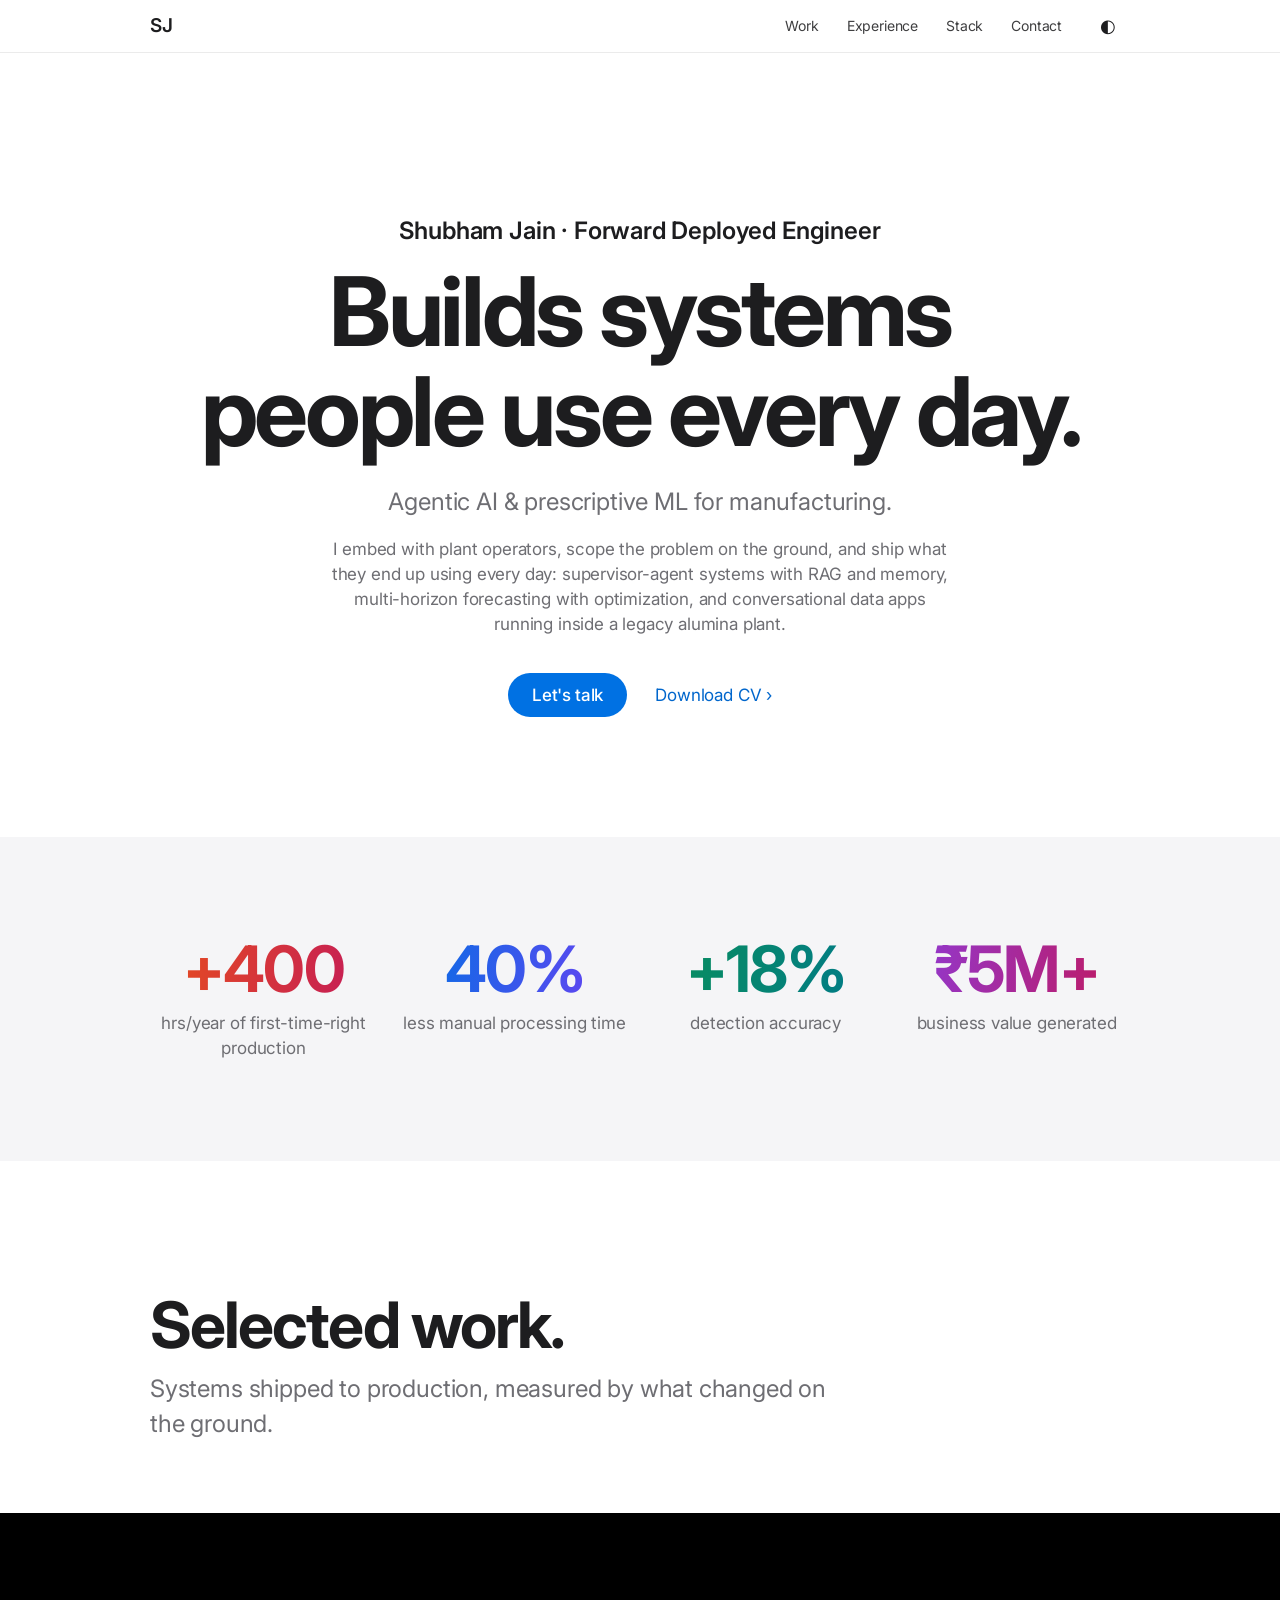
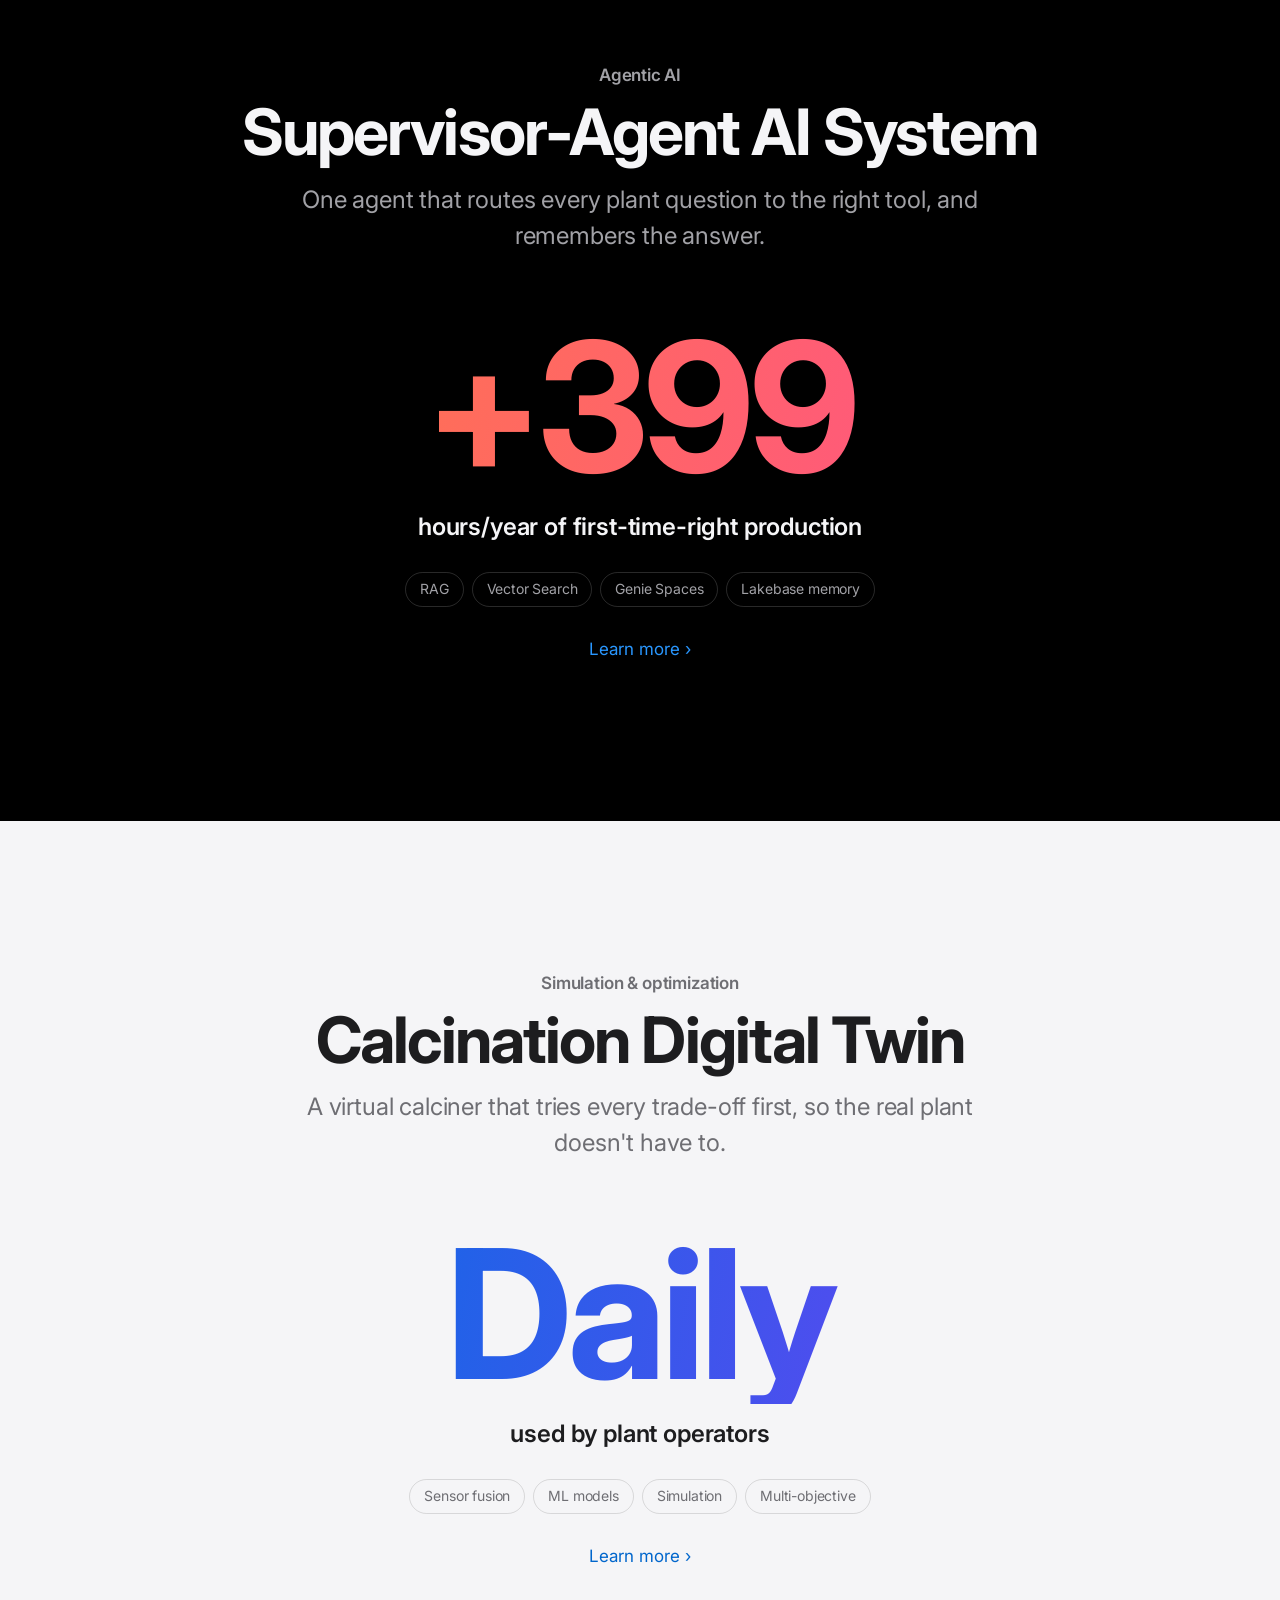
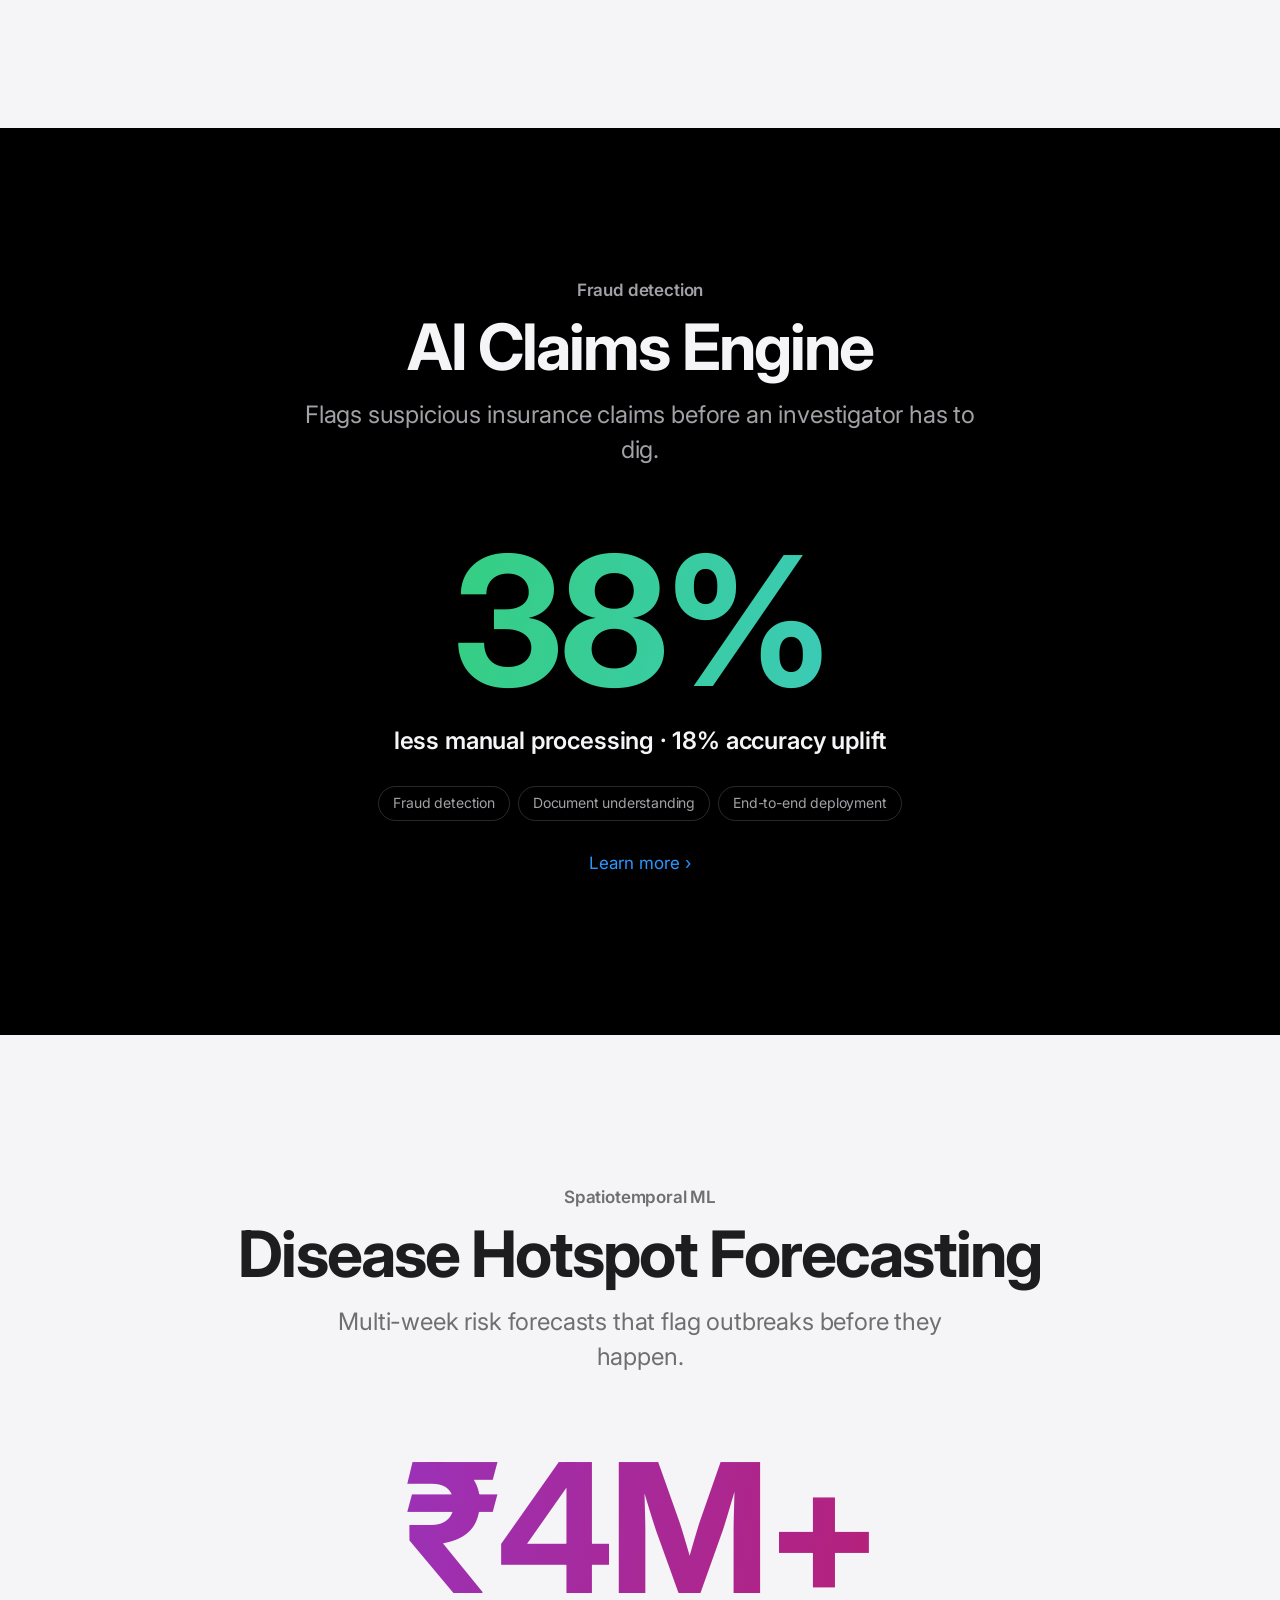
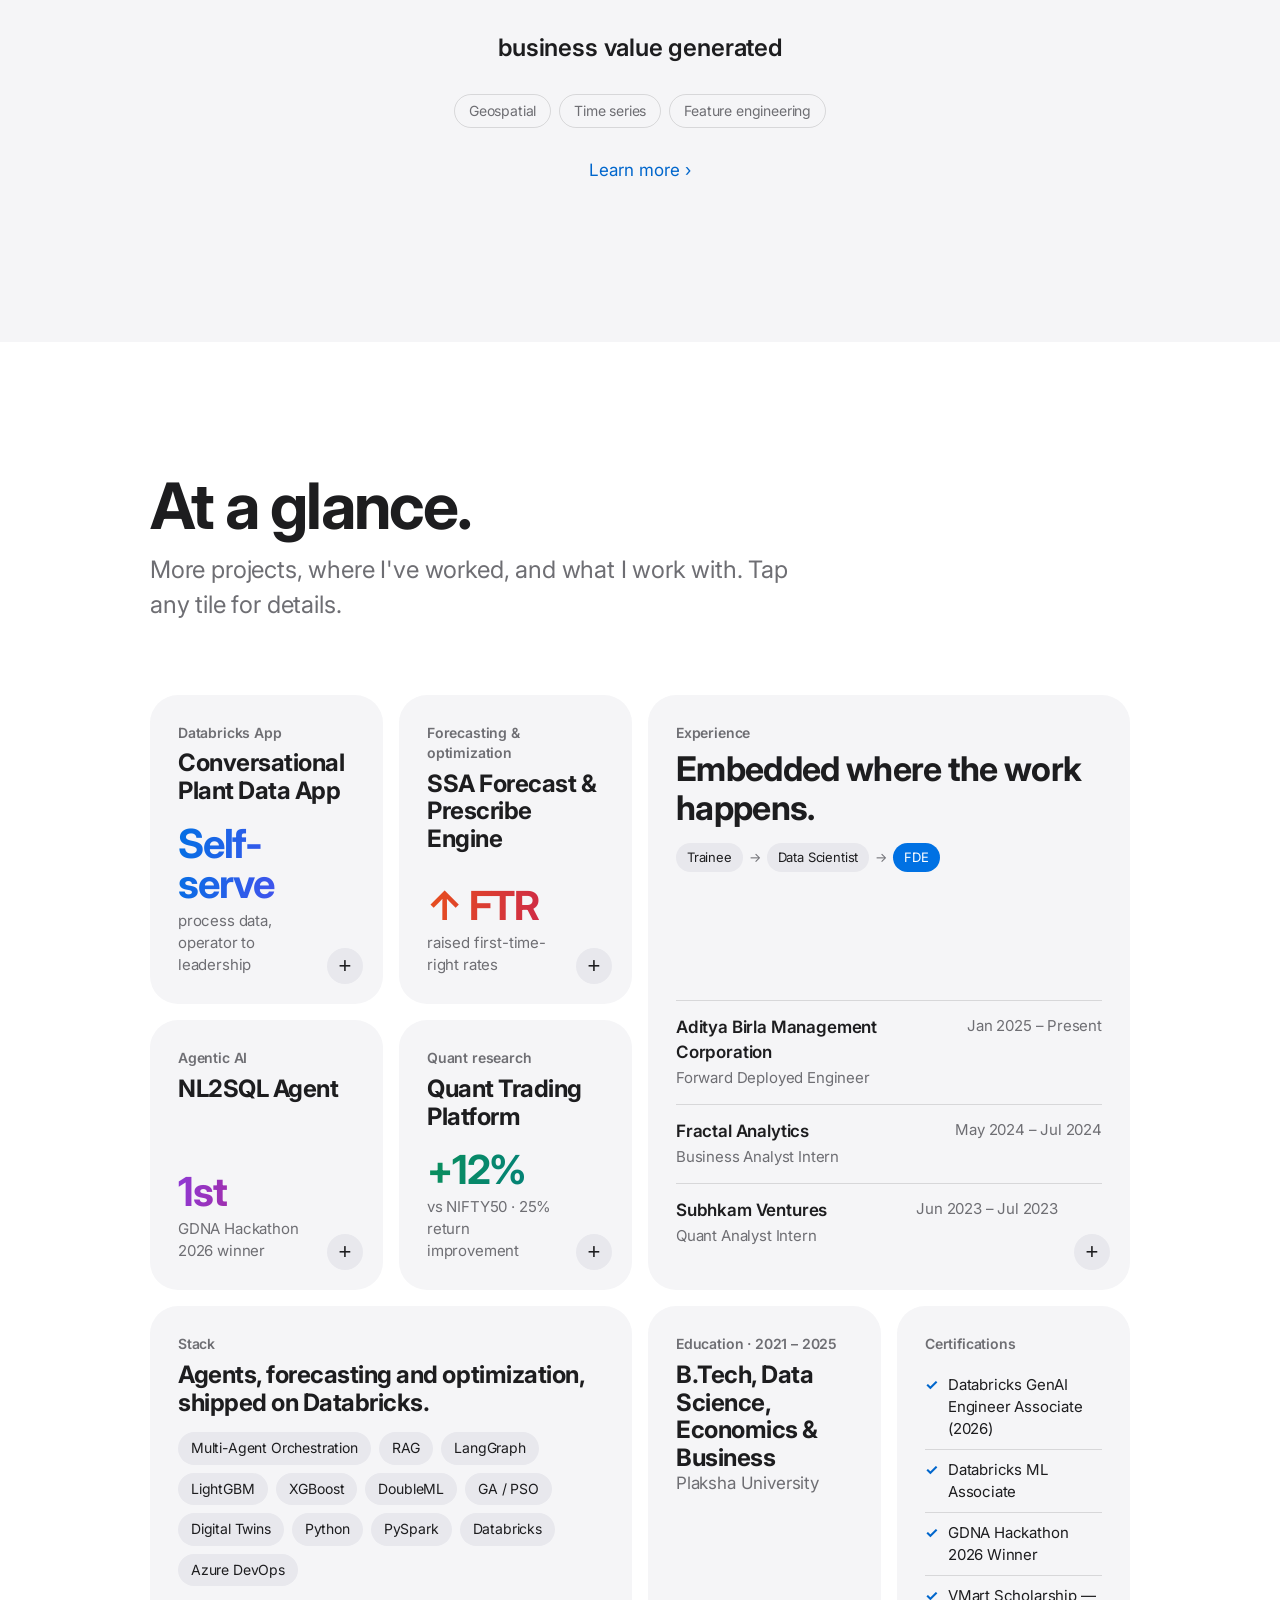
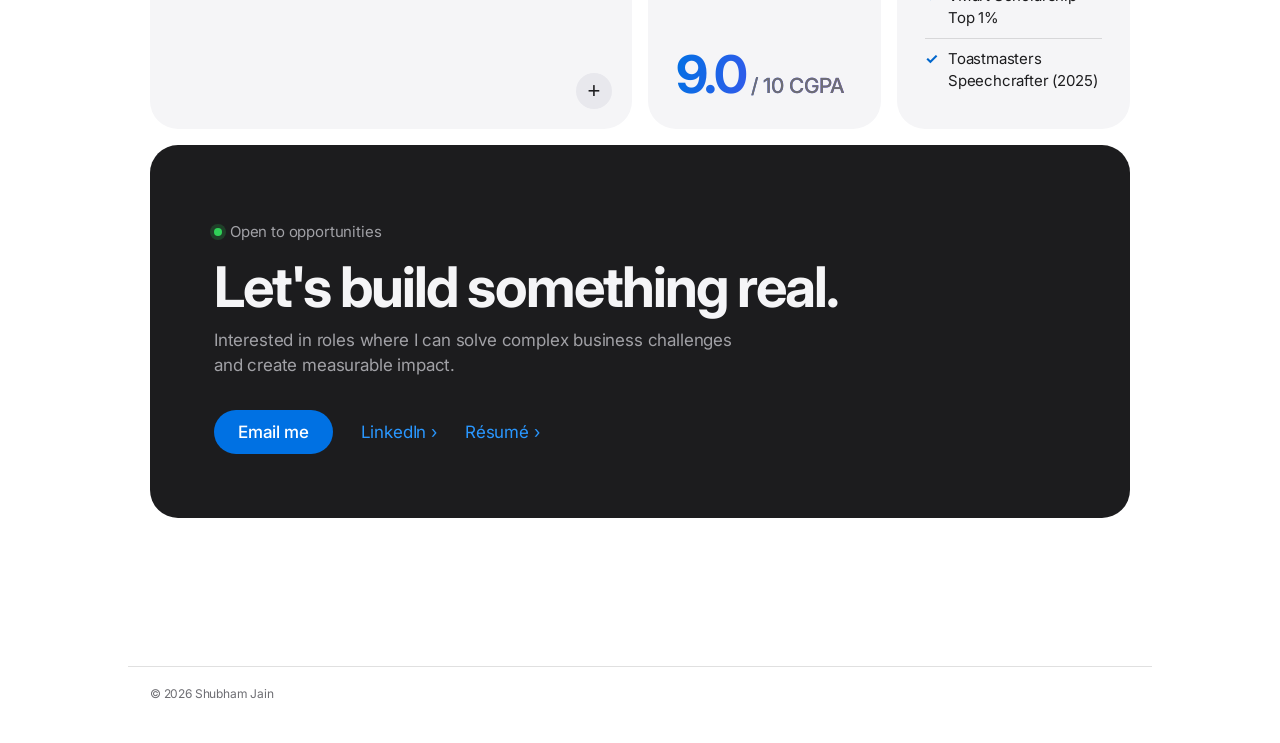
==== index.html @ 2f7f83dd "Redesign portfolio with Apple-inspired story + bento layout - Story intro: centred hero, count-up im" ====
<!DOCTYPE html>
<html lang="en">
<head>
<meta charset="UTF-8">
<meta name="viewport" content="width=device-width, initial-scale=1.0">
<meta name="color-scheme" content="light dark">
<title>Shubham Jain — Forward Deployed Engineer</title>
    <meta name="description" content="Shubham Jain, Forward Deployed Engineer building production agentic AI and prescriptive ML for heavy manufacturing: supervisor-agent systems, digital twins, and forecasting with optimization.">
    <meta property="og:type" content="website">
    <meta property="og:title" content="Shubham Jain — Forward Deployed Engineer">
    <meta property="og:description" content="Production agentic AI and prescriptive ML for heavy manufacturing, built on the plant floor with operators.">
    <meta name="twitter:card" content="summary">
    <link rel="icon" href="data:image/svg+xml,%3Csvg xmlns='http://www.w3.org/2000/svg' viewBox='0 0 64 64'%3E%3Crect width='64' height='64' rx='14' fill='%230071e3'/%3E%3Ctext x='32' y='44' font-family='Arial Black,Arial,sans-serif' font-weight='900' font-size='30' text-anchor='middle' fill='%23ffffff'%3ESJ%3C/text%3E%3C/svg%3E">
<link rel="preconnect" href="https://fonts.googleapis.com">
<link rel="preconnect" href="https://fonts.gstatic.com" crossorigin>
<link href="https://fonts.googleapis.com/css2?family=Inter:wght@400;500;600;700&display=swap" rel="stylesheet">
<style>
/* ---------- Tokens ---------- */
:root {
    --bg: #ffffff;
    --bg-alt: #f5f5f7;
    --tile: #f5f5f7;
    --tile-2: #e8e8ed;
    --text: #1d1d1f;
    --text-2: #6e6e73;
    --hair: rgba(0, 0, 0, 0.12);
    --accent: #0071e3;
    --accent-text: #0066cc;
    --glass: rgba(255, 255, 255, 0.72);
    --glass-border: rgba(0, 0, 0, 0.08);
    --lift: 0 18px 40px rgba(0, 0, 0, 0.08);
    --g1: linear-gradient(100deg, #e8501c, #c2185b);
    --g2: linear-gradient(100deg, #0071e3, #6e3ff3);
    --g3: linear-gradient(100deg, #0a8f5b, #00798a);
    --g4: linear-gradient(100deg, #8e3ad6, #c2185b);
    --font: -apple-system, BlinkMacSystemFont, "SF Pro Display", "SF Pro Text", Inter, "Helvetica Neue", Arial, sans-serif;
}
:root[data-theme="dark"], .on-dark {
    --bg: #000000;
    --bg-alt: #161617;
    --tile: #1c1c1e;
    --tile-2: #2c2c2e;
    --text: #f5f5f7;
    --text-2: #a1a1a6;
    --hair: rgba(255, 255, 255, 0.16);
    --accent-text: #2997ff;
    --glass: rgba(22, 22, 23, 0.72);
    --glass-border: rgba(255, 255, 255, 0.1);
    --lift: 0 18px 40px rgba(0, 0, 0, 0.5);
    --g1: linear-gradient(100deg, #ff7a45, #ff4f8b);
    --g2: linear-gradient(100deg, #2997ff, #a07bff);
    --g3: linear-gradient(100deg, #30d158, #40c8e0);
    --g4: linear-gradient(100deg, #bf5af2, #ff4f8b);
}
@media (prefers-color-scheme: dark) {
    :root:not([data-theme="light"]) {
        --bg: #000000;
        --bg-alt: #161617;
        --tile: #1c1c1e;
        --tile-2: #2c2c2e;
        --text: #f5f5f7;
        --text-2: #a1a1a6;
        --hair: rgba(255, 255, 255, 0.16);
        --accent-text: #2997ff;
        --glass: rgba(22, 22, 23, 0.72);
        --glass-border: rgba(255, 255, 255, 0.1);
        --lift: 0 18px 40px rgba(0, 0, 0, 0.5);
        --g1: linear-gradient(100deg, #ff7a45, #ff4f8b);
        --g2: linear-gradient(100deg, #2997ff, #a07bff);
        --g3: linear-gradient(100deg, #30d158, #40c8e0);
        --g4: linear-gradient(100deg, #bf5af2, #ff4f8b);
    }
}
@media (prefers-contrast: more) {
    :root, :root[data-theme="dark"], .on-dark { --hair: currentColor; }
    :root:not([data-theme="dark"]) { --text-2: #3a3a3c; }
    :root[data-theme="dark"], .on-dark { --text-2: #d1d1d6; }
    .tile { outline: 1px solid var(--text); }
}

/* ---------- Base ---------- */
* { box-sizing: border-box; margin: 0; padding: 0; }
html { scroll-behavior: smooth; scroll-padding-top: 64px; }
body {
    font-family: var(--font);
    font-size: 17px;
    line-height: 1.47;
    letter-spacing: -0.01em;
    background: var(--bg);
    color: var(--text);
    -webkit-font-smoothing: antialiased;
}
body:has(dialog[open]) { overflow: hidden; }
a { color: var(--accent-text); text-decoration: none; }
a:hover { text-decoration: underline; }
ul { list-style: none; }
:focus-visible { outline: 3px solid var(--accent); outline-offset: 3px; border-radius: 6px; }
.wrap { max-width: 1024px; margin: 0 auto; padding: 0 22px; }
.on-dark { background: var(--bg); color: var(--text); }
.alt { background: var(--bg-alt); }
.muted { color: var(--text-2); }
.skip { position: absolute; left: -9999px; }
.skip:focus { left: 16px; top: 12px; z-index: 100; background: var(--bg); padding: 8px 14px; border-radius: 8px; }
.sr-only { position: absolute; width: 1px; height: 1px; overflow: hidden; clip: rect(0 0 0 0); white-space: nowrap; }

/* ---------- Glass nav (functional layer only) ---------- */
.nav {
    position: sticky; top: 0; z-index: 50;
    background: var(--glass);
    -webkit-backdrop-filter: blur(24px) saturate(1.4);
    backdrop-filter: blur(24px) saturate(1.4);
    border-bottom: 1px solid var(--glass-border);
}
@supports not ((backdrop-filter: blur(1px)) or (-webkit-backdrop-filter: blur(1px))) { .nav { background: var(--bg); } }
@media (prefers-reduced-transparency: reduce) { .nav { background: var(--bg); -webkit-backdrop-filter: none; backdrop-filter: none; } }
@media (prefers-contrast: more) { .nav { background: var(--bg); border-bottom-color: var(--text); } }
.nav-inner { max-width: 1024px; margin: 0 auto; padding: 0 22px; height: 52px; display: flex; align-items: center; gap: 24px; }
.brand { font-weight: 600; font-size: 19px; color: var(--text); letter-spacing: -0.02em; }
.brand:hover { text-decoration: none; }
.nav nav { margin-left: auto; }
.nav ul { display: flex; gap: 28px; }
.nav ul a { color: var(--text); font-size: 14px; opacity: 0.85; display: inline-flex; align-items: center; min-height: 44px; }
.nav ul a:hover { opacity: 1; text-decoration: none; }
.icon-btn {
    width: 44px; height: 44px; border: 0; background: transparent; color: var(--text);
    font-size: 18px; cursor: pointer; border-radius: 50%; flex: none;
}
.icon-btn:hover { background: var(--hair); }
.menu-btn { display: none; }

/* ---------- Buttons ---------- */
.actions { display: flex; flex-wrap: wrap; gap: 14px 28px; align-items: center; }
.center { justify-content: center; }
.btn {
    display: inline-flex; align-items: center; justify-content: center; min-height: 44px;
    padding: 0 24px; border-radius: 980px; background: var(--accent); color: #fff;
    font-size: 17px; font-weight: 500; border: 0; cursor: pointer;
}
.btn:hover { text-decoration: none; filter: brightness(1.08); }
.link {
    display: inline-flex; align-items: center; gap: 4px; min-height: 44px;
    color: var(--accent-text); font-size: 17px; background: none; border: 0; cursor: pointer; font-family: inherit;
}

/* ---------- Gradient figures (signature) ---------- */
.fig { font-weight: 700; letter-spacing: -0.03em; line-height: 1; color: var(--text); }
@supports ((-webkit-background-clip: text) or (background-clip: text)) {
    .fig { -webkit-background-clip: text; background-clip: text; -webkit-text-fill-color: transparent; }
    .fig.g1 { background-image: var(--g1); }
    .fig.g2 { background-image: var(--g2); }
    .fig.g3 { background-image: var(--g3); }
    .fig.g4 { background-image: var(--g4); }
}
@media (prefers-contrast: more) { .fig { background: none !important; -webkit-text-fill-color: currentColor; } }
.fig .unit { font-size: 0.4em; font-weight: 500; letter-spacing: 0; color: var(--text-2); -webkit-text-fill-color: currentColor; }

/* ---------- Story: hero ---------- */
.hero { text-align: center; padding: clamp(88px, 14vw, 160px) 0 clamp(72px, 10vw, 120px); }
.hero .eyebrow { font-size: clamp(19px, 2.2vw, 24px); font-weight: 600; margin-bottom: 14px; }
.hero h1 { font-size: clamp(48px, 8.4vw, 96px); line-height: 1.04; letter-spacing: -0.035em; font-weight: 700; }
.hero .tagline { font-size: clamp(19px, 2.2vw, 24px); color: var(--text-2); margin: 22px auto 0; max-width: 720px; }
.hero .pitch { color: var(--text-2); max-width: 620px; margin: 18px auto 36px; }

/* ---------- Story: stats ---------- */
.stats { padding: clamp(64px, 9vw, 100px) 0; }
.stats-grid { display: grid; grid-template-columns: repeat(4, 1fr); gap: 40px 24px; text-align: center; }
.stat .fig { font-size: clamp(44px, 6vw, 64px); }
.stat p { color: var(--text-2); margin-top: 10px; }

/* ---------- Section headings ---------- */
.section-head { padding-block: clamp(80px, 11vw, 130px) clamp(48px, 6vw, 72px); }
.section-title { font-size: clamp(40px, 6vw, 64px); letter-spacing: -0.03em; line-height: 1.06; font-weight: 700; }
.section-sub { color: var(--text-2); font-size: clamp(19px, 2.2vw, 24px); margin-top: 12px; max-width: 680px; }

/* ---------- Story: project bands ---------- */
.band { text-align: center; padding: clamp(88px, 12vw, 150px) 0; }
.band .kicker { font-size: 17px; font-weight: 600; color: var(--text-2); margin-bottom: 10px; }
.band h3 { font-size: clamp(40px, 6vw, 64px); letter-spacing: -0.03em; line-height: 1.06; font-weight: 700; }
.band .summary { font-size: clamp(19px, 2.2vw, 24px); color: var(--text-2); max-width: 680px; margin: 16px auto 0; }
.band .fig { font-size: clamp(88px, 16vw, 180px); margin-top: clamp(40px, 6vw, 64px); }
.band .fig-label { font-size: clamp(19px, 2.2vw, 24px); font-weight: 600; margin-top: 12px; }
.tags { display: flex; flex-wrap: wrap; justify-content: center; gap: 8px; margin-top: 28px; }
.tag { font-size: 14px; padding: 6px 14px; border-radius: 980px; border: 1px solid var(--hair); color: var(--text-2); }
.band .link { margin-top: 20px; }

/* ---------- Bento body ---------- */
.bento {
    max-width: 1024px; margin: 0 auto; padding: 0 22px clamp(80px, 10vw, 120px);
    display: grid; grid-template-columns: repeat(4, 1fr); grid-auto-rows: minmax(210px, auto);
    grid-auto-flow: dense; gap: 16px;
}
.tile {
    position: relative; background: var(--tile); border-radius: 28px; padding: 28px;
    display: flex; flex-direction: column; overflow: hidden; isolation: isolate;
    transition: transform 0.35s cubic-bezier(0.2, 0.7, 0.2, 1), box-shadow 0.35s ease;
}
.w2 { grid-column: span 2; }
.w4 { grid-column: span 4; }
.h2 { grid-row: span 2; }
.tile .kicker { font-size: 14px; font-weight: 600; color: var(--text-2); }
.tile h2, .tile h3 { letter-spacing: -0.02em; line-height: 1.15; }
.tile h3 { font-size: 24px; margin-top: 6px; }
.tile .grow { margin-top: auto; }
.tile .fig { font-size: 40px; padding-top: 20px; }
.tile .fig-label { font-size: 15px; color: var(--text-2); margin-top: 6px; }

/* Openable tiles: the whole tile opens the sheet. */
.tile.openable { cursor: pointer; }
.tile.openable:hover { transform: translateY(-4px); box-shadow: var(--lift); }
.tile.openable .fig-label { padding-right: 44px; }
.tile-open {
    position: absolute; right: 20px; bottom: 20px; width: 36px; height: 36px; border-radius: 50%;
    border: 0; background: var(--tile-2); color: var(--text); font-size: 22px; line-height: 1; cursor: pointer;
    display: grid; place-items: center; transition: transform 0.3s ease;
}
.tile-open:focus-visible { outline: none; }
.tile.openable:has(.tile-open:focus-visible) { outline: 3px solid var(--accent); outline-offset: 3px; }
.tile.openable:hover .tile-open { transform: rotate(90deg); }

/* Experience tile */
.xp h3 { font-size: clamp(26px, 3vw, 34px); }
.xp-list { margin-top: 20px; }
.xp-list li { display: flex; justify-content: space-between; gap: 16px; padding: 14px 0; border-top: 1px solid var(--hair); }
.xp-list b { font-weight: 600; display: block; }
.xp-list span { color: var(--text-2); font-size: 15px; white-space: nowrap; }
.xp-list li:last-child { padding-right: 44px; }
.path { display: flex; flex-wrap: wrap; align-items: center; gap: 6px; margin-top: 16px; font-size: 13px; }
.path span { padding: 5px 11px; border-radius: 980px; background: var(--tile-2); }
.path span:last-child { background: var(--accent); color: #fff; }
.path i { font-style: normal; color: var(--text-2); }

/* Chips */
.chips { display: flex; flex-wrap: wrap; gap: 8px; margin-top: 16px; }
.chip { font-size: 14px; padding: 6px 13px; border-radius: 980px; background: var(--tile-2); }

/* Education & certs */
.edu .fig { font-size: 52px; white-space: nowrap; }
.certs { margin-top: 10px; }
.certs li { padding: 9px 0; border-top: 1px solid var(--hair); font-size: 15px; display: flex; gap: 10px; }
.certs li:first-child { border-top: 0; }
.certs li::before { content: "✓"; color: var(--accent-text); font-weight: 700; }

/* Contact */
.contact { padding: clamp(36px, 6vw, 64px); flex-direction: row; align-items: center; justify-content: space-between; gap: 32px; flex-wrap: wrap; }
.contact h2 { font-size: clamp(36px, 5vw, 56px); letter-spacing: -0.035em; line-height: 1.05; }
.contact p { color: var(--text-2); margin-top: 12px; max-width: 520px; }
.status { display: inline-flex; align-items: center; gap: 8px; font-size: 15px; color: var(--text-2); margin-bottom: 14px; }
.status::before { content: ""; width: 8px; height: 8px; border-radius: 50%; background: #30d158; box-shadow: 0 0 0 4px rgba(48, 209, 88, 0.2); }

footer { padding: 28px 0 40px; font-size: 12px; color: var(--text-2); }
footer .wrap { display: flex; justify-content: space-between; gap: 12px; flex-wrap: wrap; border-top: 1px solid var(--hair); padding-top: 18px; }

/* ---------- Sheet ---------- */
dialog.sheet {
    border: 0; padding: 0; margin: auto; color: var(--text); background: var(--bg);
    width: min(680px, calc(100% - 32px)); max-width: 100%; max-height: min(86vh, 880px);
    border-radius: 28px; overflow: auto; overscroll-behavior: contain;
    box-shadow: 0 40px 100px rgba(0, 0, 0, 0.35);
}
dialog.sheet::backdrop { background: rgba(0, 0, 0, 0.35); }
dialog.sheet[open] { animation: pop 0.38s cubic-bezier(0.2, 0.8, 0.2, 1); }
@keyframes pop { from { opacity: 0; transform: translateY(24px) scale(0.97); } }
@keyframes slide-up { from { transform: translateY(100%); } }
.sheet-head {
    position: sticky; top: 0; z-index: 2; display: flex; justify-content: flex-end; padding: 10px 12px;
    background: var(--glass);
    -webkit-backdrop-filter: blur(24px) saturate(1.4);
    backdrop-filter: blur(24px) saturate(1.4);
}
@media (prefers-reduced-transparency: reduce) { .sheet-head { background: var(--bg); -webkit-backdrop-filter: none; backdrop-filter: none; } }
@media (prefers-contrast: more) { .sheet-head { background: var(--bg); border-bottom: 1px solid var(--text); } }
.sheet-head .icon-btn { background: var(--tile); font-size: 16px; }
.grabber { display: none; }
.sheet-body { padding: 0 40px 44px; }
.sheet-body .kicker { font-size: 15px; font-weight: 600; color: var(--text-2); }
.sheet-body h2 { font-size: clamp(30px, 4vw, 40px); letter-spacing: -0.03em; line-height: 1.1; margin-top: 4px; }
.sheet-body .fig { font-size: clamp(64px, 10vw, 96px); margin-top: 28px; }
.sheet-body .fig-label { font-weight: 600; margin-top: 8px; }
.sheet-body .lead { font-size: 21px; color: var(--text-2); margin-top: 24px; }
.sheet-body .chip { background: var(--tile); }
.plain { margin-top: 24px; padding: 18px 20px; border-radius: 16px; background: var(--tile); color: var(--text-2); font-style: italic; }
.sheet-section { margin-top: 32px; padding-top: 24px; border-top: 1px solid var(--hair); }
.sheet-section h3 { font-size: 21px; letter-spacing: -0.015em; }
.sheet-section .meta { color: var(--text-2); font-size: 15px; }
.role { margin-top: 16px; }
.role h4 { font-size: 17px; }
.role h4 span { font-weight: 400; color: var(--text-2); }
.role li { position: relative; padding-left: 18px; color: var(--text-2); margin-top: 8px; }
.role li::before { content: ""; position: absolute; left: 2px; top: 0.7em; width: 6px; height: 6px; border-radius: 50%; background: var(--text-2); }

/* ---------- Motion ---------- */
.reveal { opacity: 0; transform: translateY(24px); transition: opacity 0.8s ease, transform 0.8s cubic-bezier(0.2, 0.7, 0.2, 1); }
.reveal.in { opacity: 1; transform: none; }
@media (prefers-reduced-motion: reduce) {
    html { scroll-behavior: auto; }
    .reveal { opacity: 1; transform: none; transition: none; }
    .tile, .tile-open { transition: none; }
    .tile.openable:hover, .tile.openable:hover .tile-open { transform: none; }
    dialog.sheet[open] { animation: none; }
}

/* ---------- Responsive ---------- */
@media (max-width: 1068px) {
    .stats-grid { grid-template-columns: repeat(2, 1fr); }
    .bento { grid-template-columns: repeat(2, 1fr); }
    .w4 { grid-column: span 2; }
}
@media (max-width: 734px) {
    .menu-btn { display: inline-block; }
    .nav ul {
        display: none; position: absolute; top: 52px; left: 0; right: 0;
        flex-direction: column; gap: 0; padding: 8px 22px 16px;
        background: var(--bg); border-bottom: 1px solid var(--hair);
    }
    .nav ul.open { display: flex; }
    .nav ul a { font-size: 21px; width: 100%; border-bottom: 1px solid var(--hair); min-height: 52px; }
    .actions .btn { width: 100%; }

    .bento { grid-template-columns: 1fr; grid-auto-rows: auto; gap: 12px; }
    .w2, .w4 { grid-column: span 1; }
    .h2 { grid-row: span 1; }
    .tile { padding: 24px; min-height: 180px; }
    .xp-list li { flex-direction: column; gap: 2px; }
    .contact { flex-direction: column; align-items: flex-start; }

    dialog.sheet { width: 100%; margin: auto 0 0; max-height: 92vh; border-radius: 28px 28px 0 0; }
    dialog.sheet[open] { animation-name: slide-up; }
    .sheet-head { justify-content: space-between; align-items: center; }
    .grabber { display: block; width: 40px; height: 5px; border-radius: 3px; background: var(--hair); margin-left: calc(50% - 32px); }
    .sheet-body { padding: 0 24px 36px; }
}
</style>
</head>
<body>
<a class="skip" href="#main">Skip to content</a>

<header class="nav">
    <div class="nav-inner">
        <a class="brand" href="#top" id="brand"></a>
        <nav aria-label="Primary">
            <ul id="navLinks">
                <li><a href="#work">Work</a></li>
                <li><a href="#about">Experience</a></li>
                <li><a href="#stack">Stack</a></li>
                <li><a href="#contact">Contact</a></li>
            </ul>
        </nav>
        <div class="nav-actions">
            <button class="icon-btn" id="themeToggle" type="button">◐</button>
            <button class="icon-btn menu-btn" id="menuBtn" type="button" aria-label="Menu" aria-expanded="false" aria-controls="navLinks">☰</button>
        </div>
    </div>
</header>

<main id="main">
    <!-- Story intro -->
    <section class="hero" id="top">
        <div class="wrap">
            <p class="eyebrow" id="heroEyebrow"></p>
            <h1 class="reveal">Builds systems<br>people use every day.</h1>
            <p class="tagline reveal" id="heroTagline"></p>
            <p class="pitch reveal" id="heroPitch"></p>
            <div class="actions center reveal">
                <a class="btn" href="#contact">Let's talk</a>
                <a class="link" id="cvLink" download="Shubham_Jain_Resume.pdf">Download CV ›</a>
            </div>
        </div>
    </section>

    <section class="stats alt" aria-label="Impact by the numbers">
        <div class="wrap"><div class="stats-grid" id="stats"></div></div>
    </section>

    <section id="work">
        <div class="wrap section-head">
            <h2 class="section-title reveal">Selected work.</h2>
            <p class="section-sub reveal">Systems shipped to production, measured by what changed on the ground.</p>
        </div>
        <div id="bands"></div>
    </section>

    <!-- Bento body -->
    <section id="about" aria-labelledby="aboutTitle">
        <div class="wrap section-head">
            <h2 class="section-title reveal" id="aboutTitle">At a glance.</h2>
            <p class="section-sub reveal">More projects, where I've worked, and what I work with. Tap any tile for details.</p>
        </div>
        <div class="bento" id="bento"></div>
    </section>
</main>

<footer>
    <div class="wrap">
        <span id="copyright"></span>
    </div>
</footer>

<dialog class="sheet" id="sheet" aria-labelledby="sheetTitle">
    <div class="sheet-inner">
        <div class="sheet-head">
            <span class="grabber" aria-hidden="true"></span>
            <button class="icon-btn" id="sheetClose" type="button" aria-label="Close">✕</button>
        </div>
        <div class="sheet-body" id="sheetBody"></div>
    </div>
</dialog>

<script>
const DATA = {
    profile: {
        name: "Shubham Jain",
        initials: "SJ",
        email: "shubhamajay2@gmail.com",
        linkedin: "https://www.linkedin.com/in/shubham-jain26",
        resume: "resume.pdf",
        role: "Forward Deployed Engineer",
        tagline: "Agentic AI & prescriptive ML for manufacturing.",
        pitch: "I embed with plant operators, scope the problem on the ground, and ship what they end up using every day: supervisor-agent systems with RAG and memory, multi-horizon forecasting with optimization, and conversational data apps running inside a legacy alumina plant."
    },
    stats: [
        { pre: "+", num: 400, suf: "", label: "hrs/year of first-time-right production", g: "g1" },
        { pre: "", num: 40, suf: "%", label: "less manual processing time", g: "g2" },
        { pre: "+", num: 18, suf: "%", label: "detection accuracy", g: "g3" },
        { pre: "₹", num: 5, suf: "M+", label: "business value generated", g: "g4" }
    ],
    projects: [
        {
            title: "Supervisor-Agent AI System", kicker: "Agentic AI", featured: true, g: "g1",
            summary: "One agent that routes every plant question to the right tool, and remembers the answer.",
            impact: { pre: "+", num: 400, suf: "", label: "hours/year of first-time-right production" },
            description: "Supervisor-agent architecture with intent classification and tool routing across RAG (Databricks Vector Search), Genie Spaces, and model endpoints, backed by session and long-term memory on Lakebase. Replaced manual analyst intervention in plant decision workflows.",
            plain: "A middle manager for AI agents, except it actually delegates well. Analysts got their afternoons back.",
            tags: ["RAG", "Vector Search", "Genie Spaces", "Lakebase memory"]
        },
        {
            title: "Calcination Digital Twin", kicker: "Simulation & optimization", featured: true, g: "g2",
            summary: "A virtual calciner that tries every trade-off first, so the real plant doesn't have to.",
            impact: { text: "Daily", label: "used by plant operators" },
            description: "Analytics layer of a calcination digital twin, built end to end: high-frequency sensor data fused with ML models for simulation-based optimization across production, quality, and energy trade-offs.",
            plain: "Moved into an alumina plant for weeks, learned to speak fluent operator, then built the plant a helpful twin.",
            tags: ["Sensor fusion", "ML models", "Simulation", "Multi-objective"]
        },
        {
            title: "AI Claims Engine", kicker: "Fraud detection", featured: true, g: "g3",
            summary: "Flags suspicious insurance claims before an investigator has to dig.",
            impact: { pre: "", num: 40, suf: "%", label: "less manual processing · 18% accuracy uplift" },
            description: "LLM-SLM-XGBoost hybrid for insurance claims fraud detection, designed, trained, and deployed end to end. Language models handle document understanding and feed an XGBoost fraud classifier.",
            plain: "Taught AI to read insurance claims like a skeptical detective.",
            tags: ["Fraud detection", "Document understanding", "End-to-end deployment"]
        },
        {
            title: "Disease Hotspot Forecasting", kicker: "Spatiotemporal ML", featured: true, g: "g4",
            summary: "Multi-week risk forecasts that flag outbreaks before they happen.",
            impact: { pre: "₹", num: 5, suf: "M+", label: "business value generated" },
            description: "Spatiotemporal ML model for early disease hotspot detection, built on geospatial and time-series feature engineering, delivering multi-week risk forecasts for proactive underwriting.",
            plain: "A crystal ball for disease outbreaks. No magic involved, just spatiotemporal ML.",
            tags: ["Geospatial", "Time series", "Feature engineering"]
        },
        {
            title: "Conversational Plant Data App", kicker: "Databricks App", g: "g2",
            summary: "Operators ask in plain English; leadership gets its own view.",
            impact: { text: "Self-serve", label: "process data, operator to leadership" },
            description: "Databricks App (Streamlit/React) for conversational querying of process data, with role-based operator and leadership views, a KPI hierarchy (FTR, throughput), optimization prescriptions, alerting, and data-quality pages.",
            plain: "Plant data, but you can just talk to it. Nobody has to pretend they understand the other's dashboard anymore.",
            tags: ["Databricks Apps", "Streamlit", "React", "KPI hierarchy"]
        },
        {
            title: "SSA Forecast & Prescribe Engine", kicker: "Forecasting & optimization", g: "g1",
            summary: "Forecasts, evolutionary search and causal ML, with a prescription-vs-actual scorecard.",
            impact: { text: "↑ FTR", label: "raised first-time-right rates" },
            description: "Multi-horizon forecasting and prescriptive optimization for Specific Surface Area (SSA) in calcination: LightGBM forecasts paired with GA/PSO search and DoubleML causal estimates, with prescription-vs-actual tracking.",
            plain: "Forecasting, plus a swarm of particles, plus a little Darwinian evolution, with causal ML as the designated adult.",
            tags: ["LightGBM", "GA / PSO", "DoubleML"]
        },
        {
            title: "NL2SQL Agent", kicker: "Agentic AI", g: "g4",
            summary: "Business teams query data conversationally, without SQL.",
            impact: { text: "1st", label: "GDNA Hackathon 2026 winner" },
            description: "Natural-language-to-SQL agent that lets business teams query data conversationally, without writing SQL or waiting on an analyst.",
            plain: "SQL is a love language most business teams don't speak. So I built an agent that translates.",
            tags: ["LLM agent", "SQL"]
        },
        {
            title: "Quant Trading Platform", kicker: "Quant research", g: "g3",
            summary: "Momentum strategies across 1,100+ equities.",
            impact: { pre: "+", num: 15, suf: "%", label: "vs NIFTY50 · 25% return improvement" },
            description: "Proprietary momentum-based trading algorithms with a systematic backtesting framework, plus portfolio optimization and risk management across a large equity universe.",
            plain: "Math beats gut feeling every time.",
            tags: ["Momentum", "Backtesting", "Portfolio optimization"]
        }
    ],
    experience: [
        {
            company: "Aditya Birla Management Corporation", unit: "Group Data & Analytics",
            dates: "Jan 2025 – Present", place: "Bengaluru",
            path: ["Trainee", "Data Scientist", "FDE"],
            roles: [
                { title: "Forward Deployed Engineer", dates: "Jan 2026 – Present", points: [
                    "Embedded with plant operators for weeks to scope the problem on the ground, then led the analytics layer of a calcination digital twin end to end across production, quality, and energy trade-offs; operators now use it daily.",
                    "Architected and deployed a supervisor-agent system with intent classification and tool routing across RAG, Genie Spaces, and model endpoints, with session and long-term memory on Lakebase; adds 400 hours/year of first-time-right production.",
                    "Shipped a Databricks App for conversational querying of process data with role-based views, a KPI hierarchy, optimization prescriptions, alerting, and data-quality pages.",
                    "Sole owner of the stakeholder chain from plant operator to CEO, including adoption after go-live."
                ] },
                { title: "Management Trainee, Data Scientist", dates: "Jul 2025 – Jan 2026", points: [
                    "Built a multi-horizon forecasting and prescriptive optimization engine for SSA in calcination (LightGBM + GA/PSO + DoubleML) with prescription-vs-actual tracking.",
                    "Shipped an LLM-SLM-XGBoost hybrid for claims fraud detection: 18% accuracy uplift, 40% less manual processing time.",
                    "Built a spatiotemporal disease-hotspot model delivering multi-week risk forecasts worth ₹5M+ in business value."
                ] },
                { title: "Data & Analytics Trainee", dates: "Jan 2025 – Jun 2025", points: [
                    "Fine-tuned a small language model on plant terminology for low-latency, domain-specific operations queries.",
                    "Built an OPC UA connector streaming live sensor data from 4+ lines into PostgreSQL via Databricks/PySpark, with CI on Azure DevOps."
                ] }
            ]
        },
        {
            company: "Fractal Analytics", dates: "May 2024 – Jul 2024", place: "Bengaluru",
            roles: [{ title: "Business Analyst Intern", dates: "", points: [
                "Translated B2B campaign data into predictive and clustering models with client stakeholders, driving a 10% lift in lead conversion for a high-value cohort.",
                "Designed and ran A/B tests to isolate high-impact customer segments across multiple touchpoints."
            ] }]
        },
        {
            company: "Subhkam Ventures", dates: "Jun 2023 – Jul 2023", place: "Mumbai",
            roles: [{ title: "Quant Analyst Intern", dates: "", points: [
                "Formulated quantitative strategies using moving averages and momentum indicators, achieving 15% outperformance against NIFTY50.",
                "Deployed optimization models that raised returns by 25% on a diversified portfolio of 1,100+ cash stocks."
            ] }]
        }
    ],
    skills: [
        { group: "GenAI & Agentic AI", items: ["Supervisor/Multi-Agent Orchestration", "Intent Classification & Tool Routing", "RAG", "Databricks Genie Spaces", "Session/Long-Term Memory (Lakebase)", "SLM Fine-Tuning", "Prompt Engineering", "LLM Evaluation", "LangChain", "LangGraph", "Semantic Search"] },
        { group: "Machine Learning", items: ["Multi-Horizon Forecasting", "LightGBM", "XGBoost", "Spatiotemporal Modeling", "Feature Engineering", "Causal Inference (DoubleML)", "SHAP", "A/B Testing", "MLflow", "Champion/Challenger"] },
        { group: "Optimization & Simulation", items: ["Genetic Algorithms", "Particle Swarm Optimization", "Prescriptive Analytics", "Digital Twins", "Constraint Optimization"] },
        { group: "Languages & Data", items: ["Python", "Pandas", "NumPy", "Scikit-learn", "PyTorch", "SQL", "PySpark", "PostgreSQL", "OPC UA"] },
        { group: "Platforms & Delivery", items: ["Databricks", "Databricks Apps (Streamlit/React)", "Azure DevOps", "Git", "AWS", "Power BI"] }
    ],
    topSkills: ["Multi-Agent Orchestration", "RAG", "LangGraph", "LightGBM", "XGBoost", "DoubleML", "GA / PSO", "Digital Twins", "Python", "PySpark", "Databricks", "Azure DevOps"],
    education: {
        degree: "B.Tech, Data Science, Economics & Business",
        school: "Plaksha University", dates: "2021 – 2025", cgpa: "9.0",
        coursework: "Econometrics, Machine Learning, Advanced Statistics, Behavioral Economics, Game Theory, Marketing Analytics"
    },
    certifications: ["Databricks GenAI Engineer Associate (2026)", "Databricks ML Associate", "GDNA Hackathon 2026 Winner", "VMart Scholarship — Top 1%", "Toastmasters Speechcrafter (2025)"]
};

const reduceMotion = matchMedia("(prefers-reduced-motion: reduce)").matches;
const $ = id => document.getElementById(id);
const P = DATA.profile, X = DATA.projects;

/* Visible digits animate; screen readers get the final value. */
function figure(f, cls) {
    if (f.text) return `<div class="fig ${cls}">${f.text}</div>`;
    const final = `${f.pre}${f.num}${f.suf}`;
    return `<div class="fig ${cls}"><span aria-hidden="true" data-count="${f.num}" data-pre="${f.pre}" data-suf="${f.suf}">${final}</span><span class="sr-only">${final}</span></div>`;
}
const opener = (key, label) => `<button class="tile-open" type="button" data-open="${key}" aria-label="${label}" aria-haspopup="dialog">+</button>`;

function projectTile(i) {
    const x = X[i];
    return `
        <article class="tile openable reveal">
            <p class="kicker">${x.kicker}</p>
            <h3>${x.title}</h3>
            <div class="grow">${figure(x.impact, x.g)}<p class="fig-label">${x.impact.label}</p></div>
            ${opener(`project:${i}`, `Open details: ${x.title}`)}
        </article>`;
}

/* ---------- Render: story intro ---------- */
$("brand").textContent = P.initials;
$("heroEyebrow").textContent = `${P.name} · ${P.role}`;
$("heroTagline").textContent = P.tagline;
$("heroPitch").textContent = P.pitch;
$("cvLink").href = P.resume;
$("copyright").textContent = `© ${new Date().getFullYear()} ${P.name}`;

$("stats").innerHTML = DATA.stats.map(s => `
    <div class="stat reveal">${figure(s, s.g)}<p>${s.label}</p></div>`).join("");

$("bands").innerHTML = X.map((x, i) => x.featured ? `
    <article class="band ${i % 2 ? "alt" : "on-dark"}">
        <div class="wrap">
            <p class="kicker reveal">${x.kicker}</p>
            <h3 class="reveal">${x.title}</h3>
            <p class="summary reveal">${x.summary}</p>
            <div class="reveal">${figure(x.impact, x.g)}<p class="fig-label">${x.impact.label}</p></div>
            <div class="tags reveal">${x.tags.map(t => `<span class="tag">${t}</span>`).join("")}</div>
            <button class="link" type="button" data-open="project:${i}" aria-haspopup="dialog">Learn more ›</button>
        </div>
    </article>` : "").join("");

/* ---------- Render: bento body ---------- */
const ed = DATA.education;
const rest = X.map((x, i) => i).filter(i => !X[i].featured);
$("bento").innerHTML = `
    ${projectTile(rest[0])}
    ${projectTile(rest[1])}

    <article class="tile openable xp w2 h2 reveal">
        <p class="kicker">Experience</p>
        <h3>Embedded where the work happens.</h3>
        <div class="path" aria-label="Career path">${DATA.experience[0].path.map(s => `<span>${s}</span>`).join("<i aria-hidden='true'>→</i>")}</div>
        <ul class="xp-list grow">
            ${DATA.experience.map(e => `<li><div><b>${e.company}</b><span>${e.roles[0].title}</span></div><span>${e.dates}</span></li>`).join("")}
        </ul>
        ${opener("experience", "Open full experience timeline")}
    </article>

    ${projectTile(rest[2])}
    ${projectTile(rest[3])}

    <article class="tile openable w2 reveal" id="stack">
        <p class="kicker">Stack</p>
        <h3>Agents, forecasting and optimization, shipped on Databricks.</h3>
        <div class="chips">${DATA.topSkills.map(s => `<span class="chip">${s}</span>`).join("")}</div>
        ${opener("skills", "Open full tech stack")}
    </article>

    <article class="tile edu reveal">
        <p class="kicker">Education · ${ed.dates}</p>
        <h3>${ed.degree}</h3>
        <p class="muted">${ed.school}</p>
        <div class="grow fig g2">${ed.cgpa}<span class="unit"> / 10 CGPA</span></div>
    </article>

    <article class="tile reveal">
        <p class="kicker">Certifications</p>
        <ul class="certs">${DATA.certifications.map(c => `<li>${c}</li>`).join("")}</ul>
    </article>

    <section class="tile contact on-dark w4 reveal" id="contact" aria-labelledby="contactTitle">
        <div>
            <p class="status">Open to opportunities</p>
            <h2 id="contactTitle">Let's build something real.</h2>
            <p>Interested in roles where I can solve complex business challenges and create measurable impact.</p>
        </div>
        <div class="actions">
            <a class="btn" href="mailto:${P.email}">Email me</a>
            <a class="link" href="${P.linkedin}" target="_blank" rel="noopener noreferrer">LinkedIn ›</a>
            <a class="link" href="${P.resume}" download="Shubham_Jain_Resume.pdf">Résumé ›</a>
        </div>
    </section>`;

/* ---------- Sheet content ---------- */
function sheetContent(key) {
    const [type, idx] = key.split(":");
    if (type === "project") {
        const x = X[+idx];
        return `
            <p class="kicker">${x.kicker}</p>
            <h2 id="sheetTitle">${x.title}</h2>
            ${figure(x.impact, x.g)}
            <p class="fig-label">${x.impact.label}</p>
            <p class="lead">${x.summary}</p>
            <div class="sheet-section"><p>${x.description}</p></div>
            <p class="plain">${x.plain}</p>
            <div class="chips">${x.tags.map(t => `<span class="chip">${t}</span>`).join("")}</div>`;
    }
    if (type === "experience") return `
        <p class="kicker">Experience</p>
        <h2 id="sheetTitle">Where I've worked.</h2>
        ${DATA.experience.map(e => `
            <div class="sheet-section">
                <h3>${e.company}</h3>
                <p class="meta">${e.unit ? e.unit + " · " : ""}${e.place} · ${e.dates}</p>
                ${e.roles.map(r => `
                    <div class="role">
                        <h4>${r.title}${r.dates ? ` <span>· ${r.dates}</span>` : ""}</h4>
                        <ul>${r.points.map(pt => `<li>${pt}</li>`).join("")}</ul>
                    </div>`).join("")}
            </div>`).join("")}`;
    return `
        <p class="kicker">Stack</p>
        <h2 id="sheetTitle">Full tech stack.</h2>
        ${DATA.skills.map(s => `
            <div class="sheet-section">
                <h3>${s.group}</h3>
                <div class="chips">${s.items.map(i => `<span class="chip">${i}</span>`).join("")}</div>
            </div>`).join("")}`;
}

/* ---------- Behaviour ---------- */
const sheet = $("sheet");
let lastOpener = null;

/* Band buttons and whole bento tiles both open the same sheet. */
document.addEventListener("click", e => {
    if (e.target.closest("a") || sheet.contains(e.target)) return;
    const trigger = e.target.closest("[data-open]") || e.target.closest(".tile.openable")?.querySelector("[data-open]");
    if (!trigger) return;
    lastOpener = trigger;
    $("sheetBody").innerHTML = sheetContent(trigger.dataset.open);
    sheet.showModal();
    sheet.scrollTop = 0;
    sheet.querySelectorAll("[data-count]").forEach(countUp);
});
$("sheetClose").addEventListener("click", () => sheet.close());
sheet.addEventListener("click", e => { if (e.target === sheet) sheet.close(); });
sheet.addEventListener("close", () => lastOpener && lastOpener.focus());

function countUp(el) {
    const end = +el.dataset.count, pre = el.dataset.pre, suf = el.dataset.suf;
    if (reduceMotion) return;
    const t0 = performance.now(), dur = 1400;
    const step = t => {
        const k = Math.min((t - t0) / dur, 1);
        el.textContent = pre + Math.round(end * (1 - Math.pow(1 - k, 3))) + suf;
        if (k < 1) requestAnimationFrame(step);
    };
    requestAnimationFrame(step);
}

const io = new IntersectionObserver(entries => {
    entries.forEach(en => {
        if (!en.isIntersecting) return;
        en.target.classList.add("in");
        en.target.querySelectorAll("[data-count]").forEach(countUp);
        io.unobserve(en.target);
    });
}, { threshold: 0.15 });
document.querySelectorAll(".reveal").forEach(el => io.observe(el));

/* Theme: follow the system unless the visitor picks one. */
const root = document.documentElement, toggle = $("themeToggle");
const isDark = () => (root.dataset.theme || (matchMedia("(prefers-color-scheme: dark)").matches ? "dark" : "light")) === "dark";
const syncToggle = () => toggle.setAttribute("aria-label", isDark() ? "Switch to light mode" : "Switch to dark mode");
if (localStorage.getItem("theme")) root.dataset.theme = localStorage.getItem("theme");
syncToggle();
toggle.addEventListener("click", () => {
    root.dataset.theme = isDark() ? "light" : "dark";
    localStorage.setItem("theme", root.dataset.theme);
    syncToggle();
});

/* Mobile menu */
const menuBtn = $("menuBtn"), links = $("navLinks");
menuBtn.addEventListener("click", () => {
    const open = links.classList.toggle("open");
    menuBtn.setAttribute("aria-expanded", open);
    menuBtn.textContent = open ? "✕" : "☰";
});
links.addEventListener("click", e => {
    if (e.target.tagName === "A") { links.classList.remove("open"); menuBtn.setAttribute("aria-expanded", "false"); menuBtn.textContent = "☰"; }
});
</script>
</body>
</html>
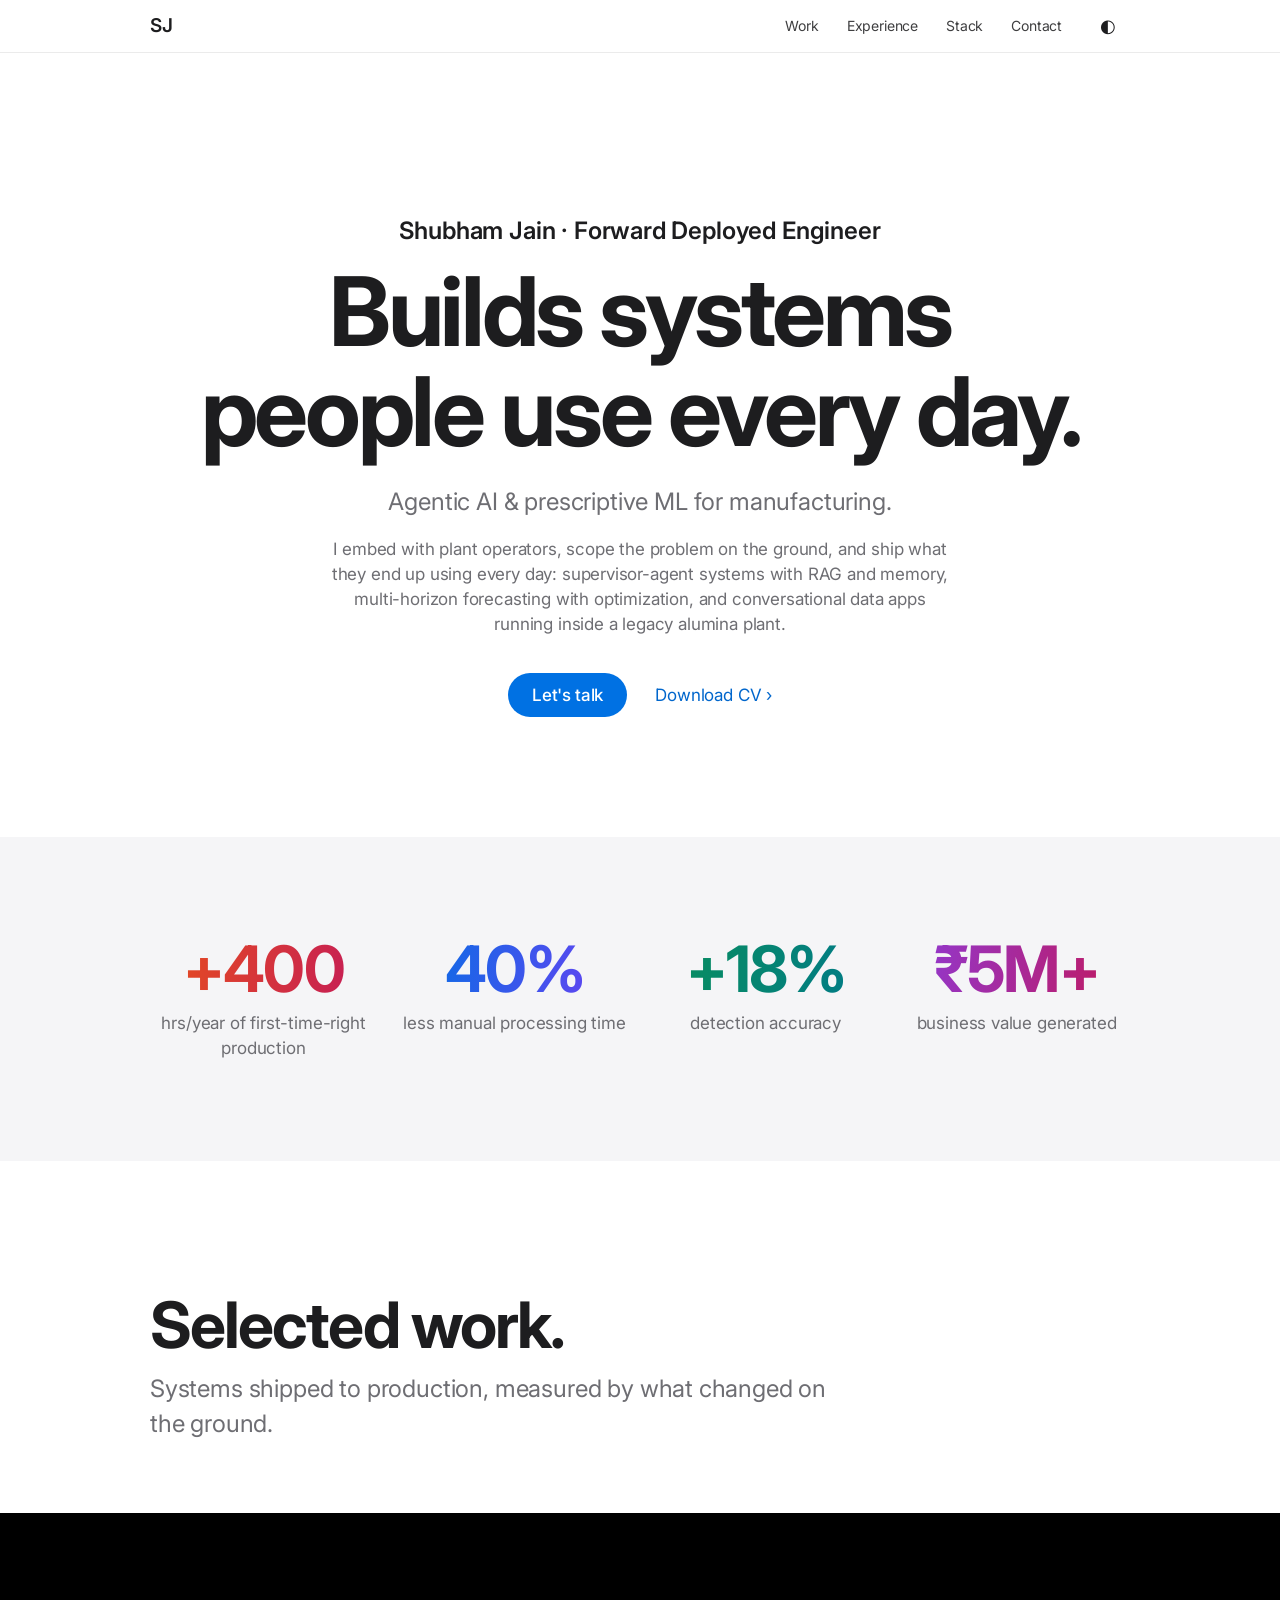
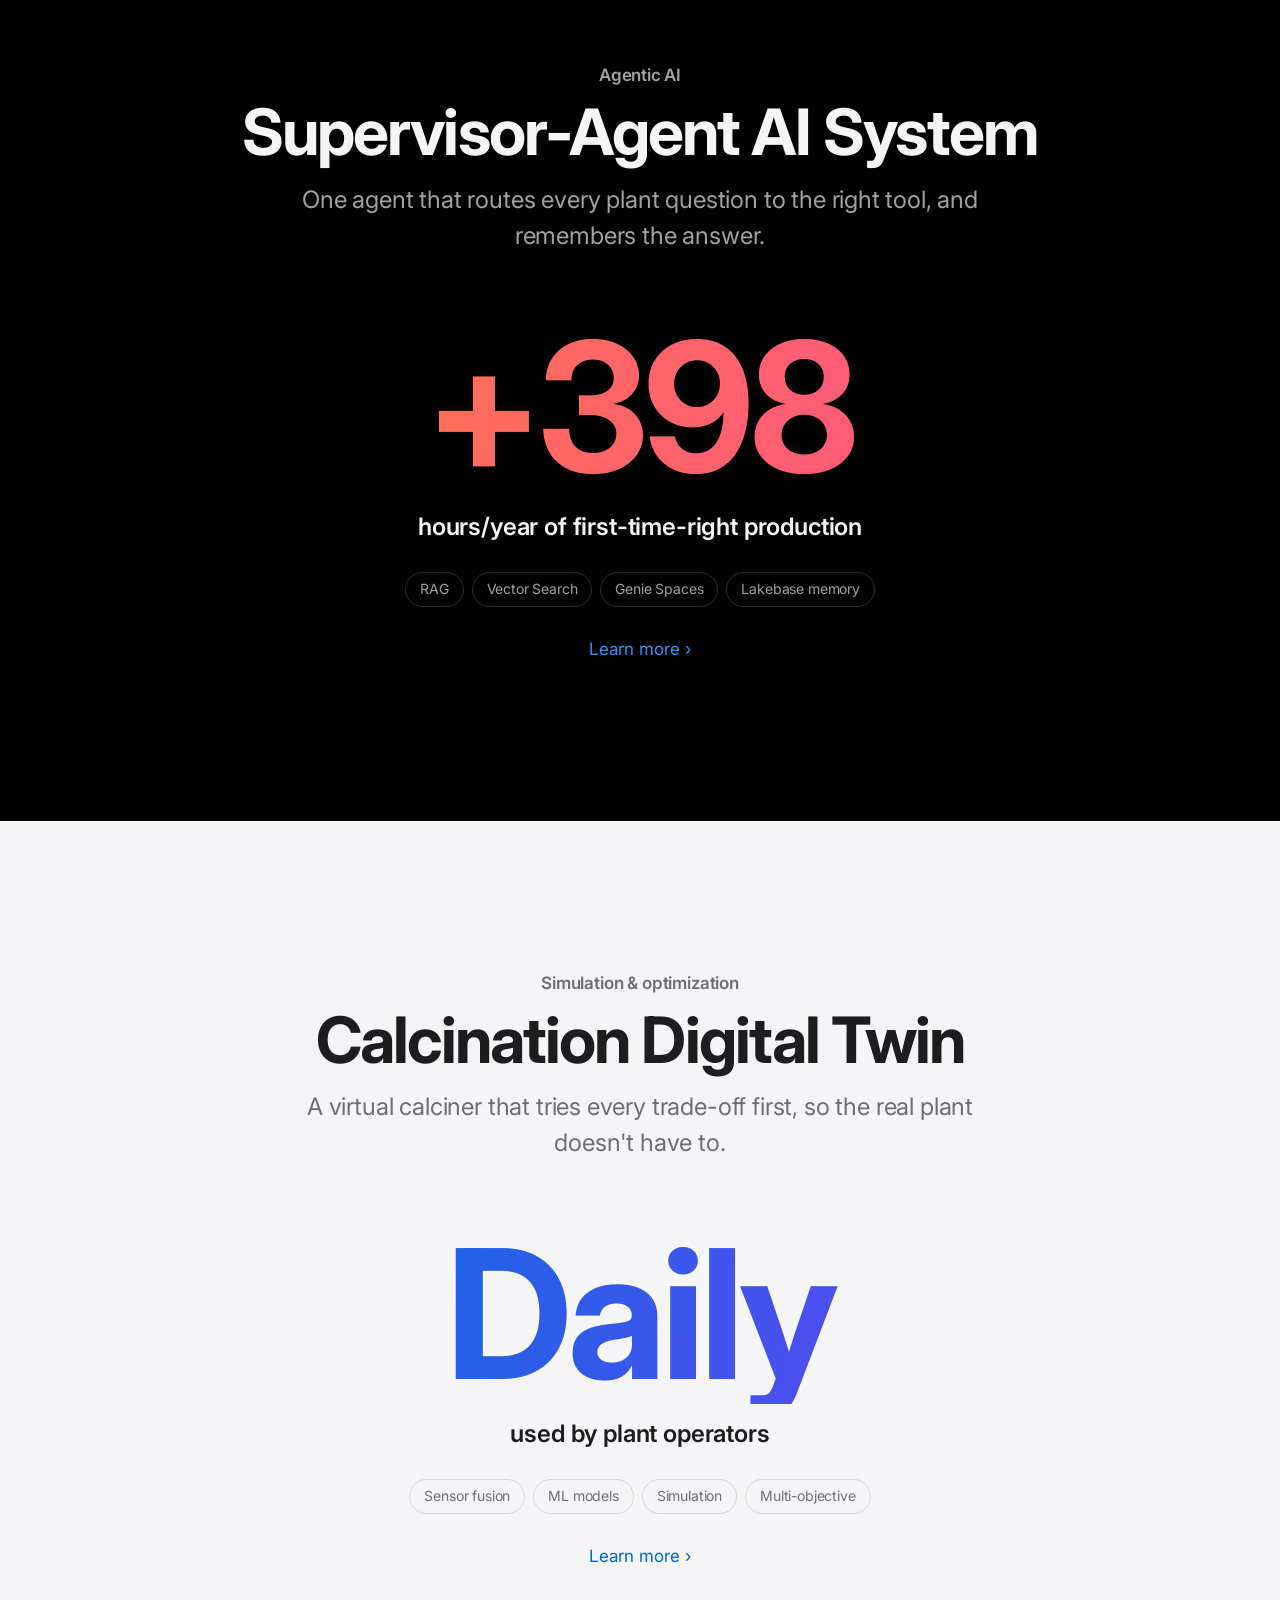
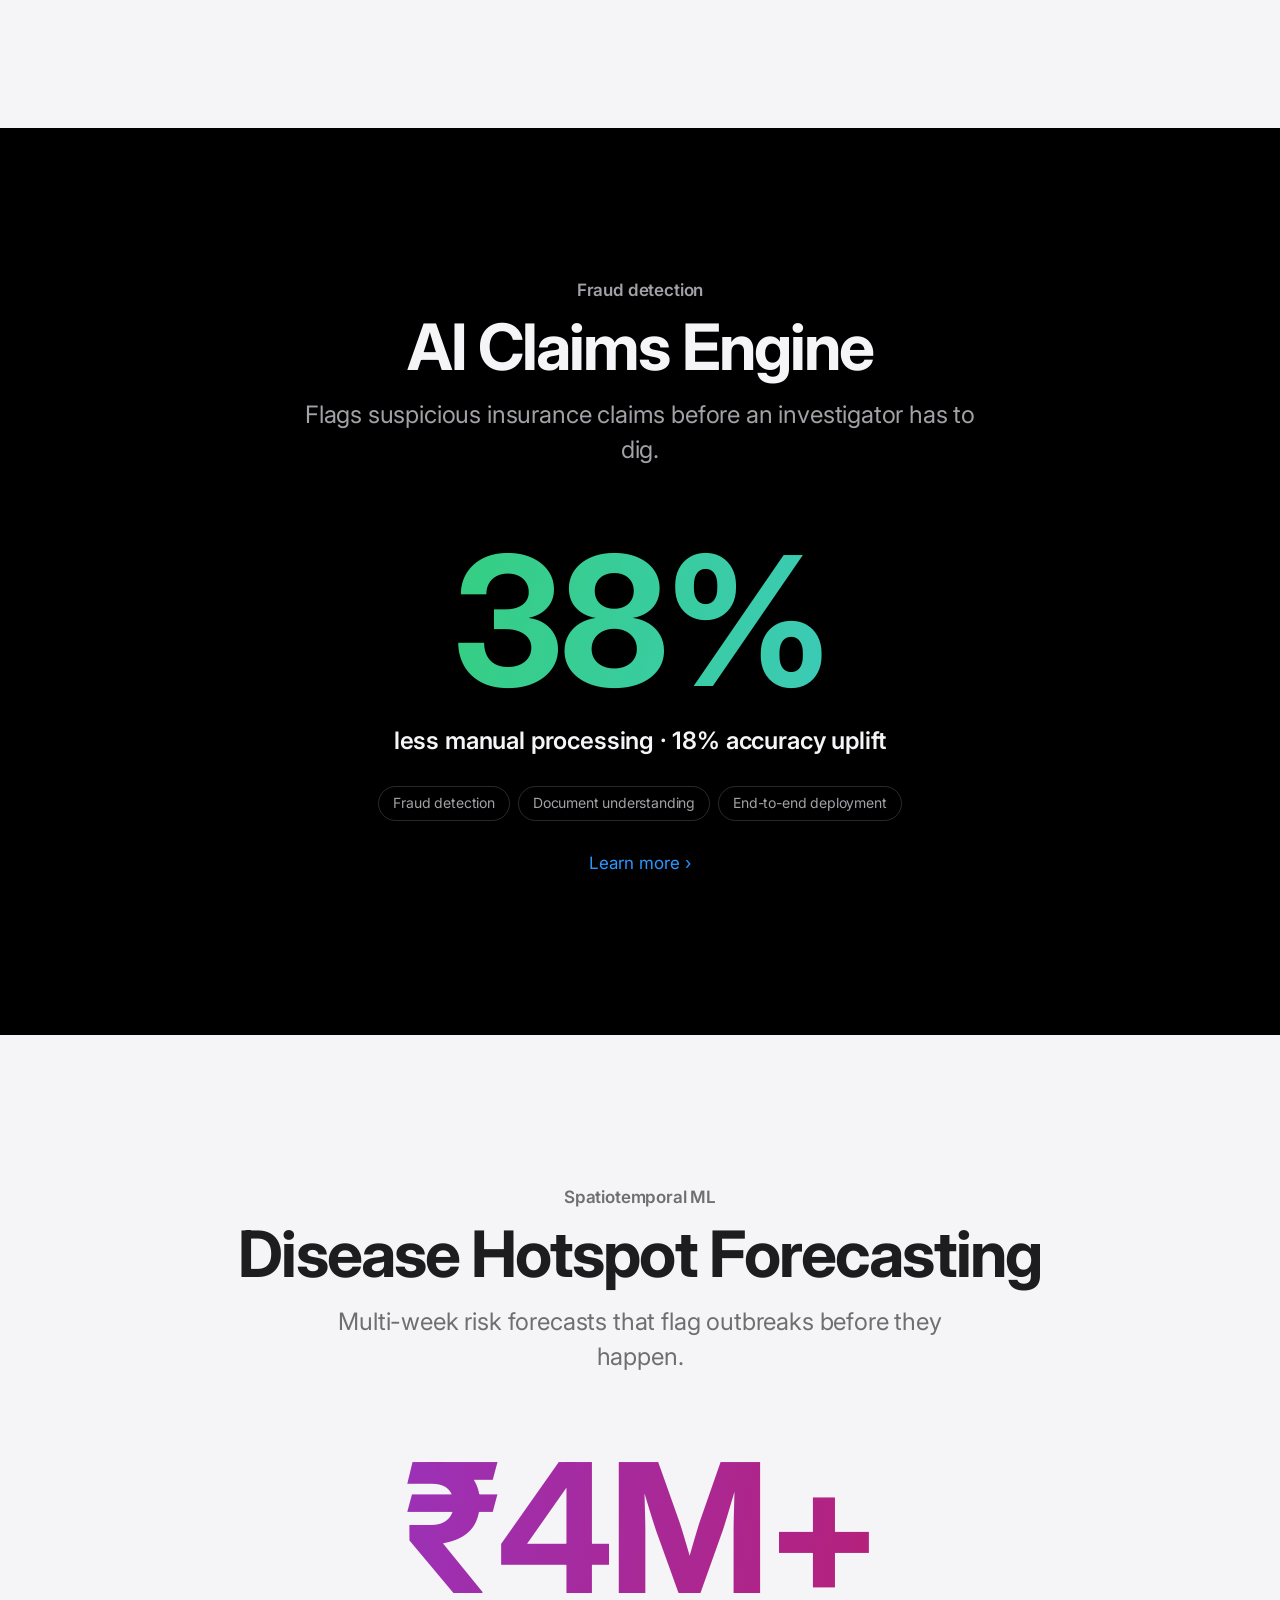
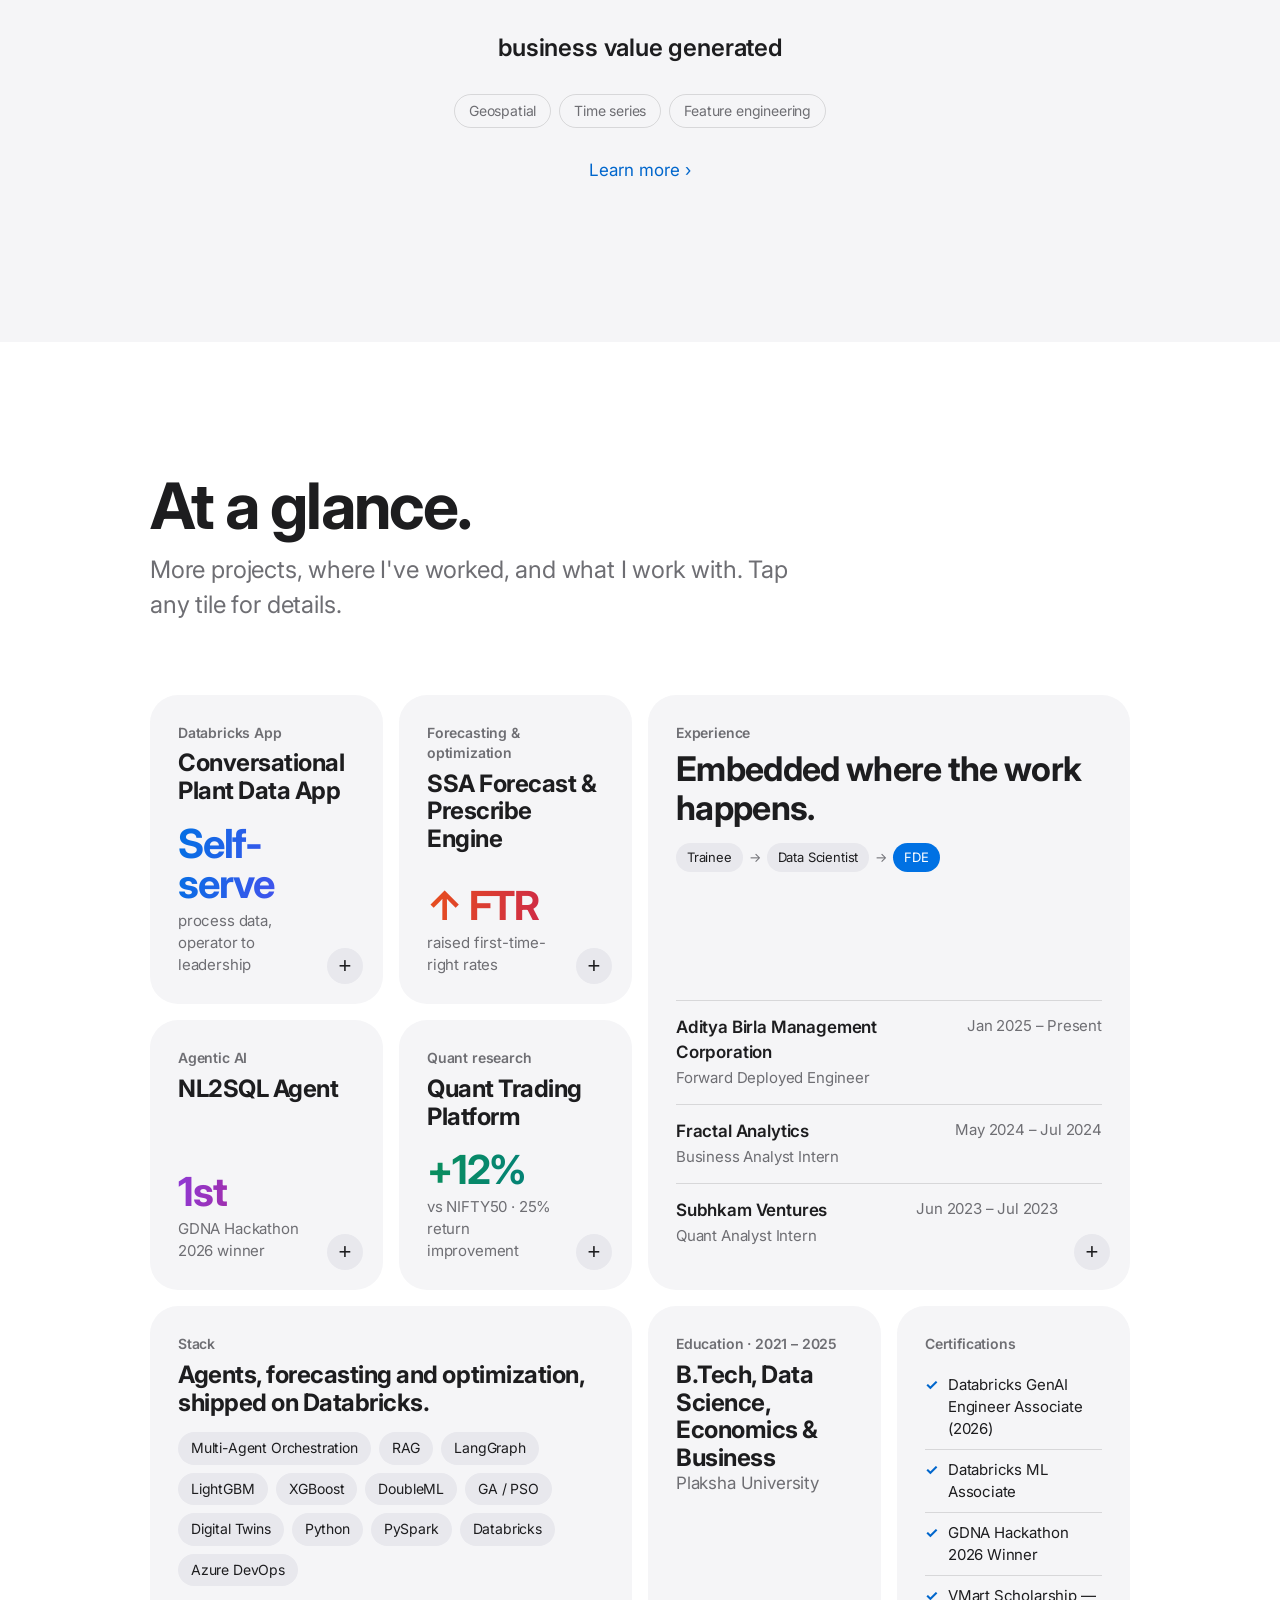
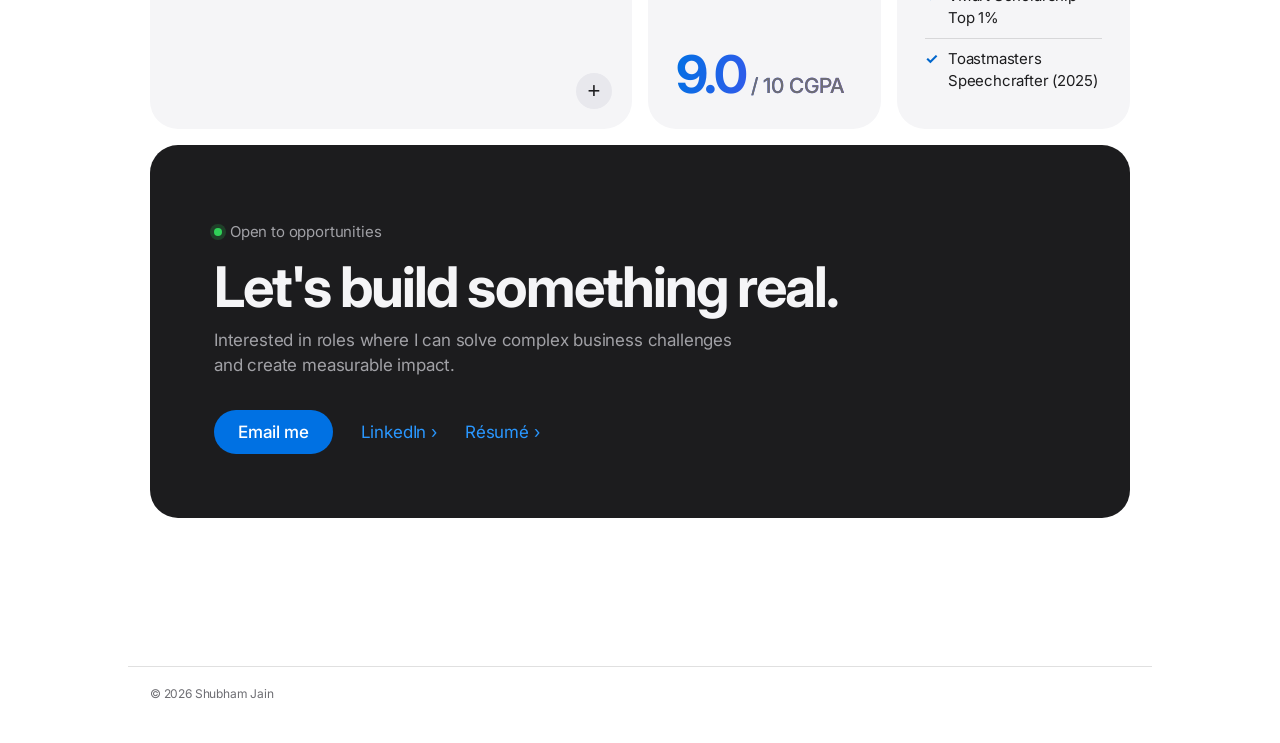
==== commit 482cc4d7: "Split inline CSS and JS into separate files Move styles to css/styles.css and scripts to js/main.js." ====
--- a/index.html
+++ b/index.html
@@ -14,322 +14,7 @@
 <link rel="preconnect" href="https://fonts.googleapis.com">
 <link rel="preconnect" href="https://fonts.gstatic.com" crossorigin>
 <link href="https://fonts.googleapis.com/css2?family=Inter:wght@400;500;600;700&display=swap" rel="stylesheet">
-<style>
-/* ---------- Tokens ---------- */
-:root {
-    --bg: #ffffff;
-    --bg-alt: #f5f5f7;
-    --tile: #f5f5f7;
-    --tile-2: #e8e8ed;
-    --text: #1d1d1f;
-    --text-2: #6e6e73;
-    --hair: rgba(0, 0, 0, 0.12);
-    --accent: #0071e3;
-    --accent-text: #0066cc;
-    --glass: rgba(255, 255, 255, 0.72);
-    --glass-border: rgba(0, 0, 0, 0.08);
-    --lift: 0 18px 40px rgba(0, 0, 0, 0.08);
-    --g1: linear-gradient(100deg, #e8501c, #c2185b);
-    --g2: linear-gradient(100deg, #0071e3, #6e3ff3);
-    --g3: linear-gradient(100deg, #0a8f5b, #00798a);
-    --g4: linear-gradient(100deg, #8e3ad6, #c2185b);
-    --font: -apple-system, BlinkMacSystemFont, "SF Pro Display", "SF Pro Text", Inter, "Helvetica Neue", Arial, sans-serif;
-}
-:root[data-theme="dark"], .on-dark {
-    --bg: #000000;
-    --bg-alt: #161617;
-    --tile: #1c1c1e;
-    --tile-2: #2c2c2e;
-    --text: #f5f5f7;
-    --text-2: #a1a1a6;
-    --hair: rgba(255, 255, 255, 0.16);
-    --accent-text: #2997ff;
-    --glass: rgba(22, 22, 23, 0.72);
-    --glass-border: rgba(255, 255, 255, 0.1);
-    --lift: 0 18px 40px rgba(0, 0, 0, 0.5);
-    --g1: linear-gradient(100deg, #ff7a45, #ff4f8b);
-    --g2: linear-gradient(100deg, #2997ff, #a07bff);
-    --g3: linear-gradient(100deg, #30d158, #40c8e0);
-    --g4: linear-gradient(100deg, #bf5af2, #ff4f8b);
-}
-@media (prefers-color-scheme: dark) {
-    :root:not([data-theme="light"]) {
-        --bg: #000000;
-        --bg-alt: #161617;
-        --tile: #1c1c1e;
-        --tile-2: #2c2c2e;
-        --text: #f5f5f7;
-        --text-2: #a1a1a6;
-        --hair: rgba(255, 255, 255, 0.16);
-        --accent-text: #2997ff;
-        --glass: rgba(22, 22, 23, 0.72);
-        --glass-border: rgba(255, 255, 255, 0.1);
-        --lift: 0 18px 40px rgba(0, 0, 0, 0.5);
-        --g1: linear-gradient(100deg, #ff7a45, #ff4f8b);
-        --g2: linear-gradient(100deg, #2997ff, #a07bff);
-        --g3: linear-gradient(100deg, #30d158, #40c8e0);
-        --g4: linear-gradient(100deg, #bf5af2, #ff4f8b);
-    }
-}
-@media (prefers-contrast: more) {
-    :root, :root[data-theme="dark"], .on-dark { --hair: currentColor; }
-    :root:not([data-theme="dark"]) { --text-2: #3a3a3c; }
-    :root[data-theme="dark"], .on-dark { --text-2: #d1d1d6; }
-    .tile { outline: 1px solid var(--text); }
-}
-
-/* ---------- Base ---------- */
-* { box-sizing: border-box; margin: 0; padding: 0; }
-html { scroll-behavior: smooth; scroll-padding-top: 64px; }
-body {
-    font-family: var(--font);
-    font-size: 17px;
-    line-height: 1.47;
-    letter-spacing: -0.01em;
-    background: var(--bg);
-    color: var(--text);
-    -webkit-font-smoothing: antialiased;
-}
-body:has(dialog[open]) { overflow: hidden; }
-a { color: var(--accent-text); text-decoration: none; }
-a:hover { text-decoration: underline; }
-ul { list-style: none; }
-:focus-visible { outline: 3px solid var(--accent); outline-offset: 3px; border-radius: 6px; }
-.wrap { max-width: 1024px; margin: 0 auto; padding: 0 22px; }
-.on-dark { background: var(--bg); color: var(--text); }
-.alt { background: var(--bg-alt); }
-.muted { color: var(--text-2); }
-.skip { position: absolute; left: -9999px; }
-.skip:focus { left: 16px; top: 12px; z-index: 100; background: var(--bg); padding: 8px 14px; border-radius: 8px; }
-.sr-only { position: absolute; width: 1px; height: 1px; overflow: hidden; clip: rect(0 0 0 0); white-space: nowrap; }
-
-/* ---------- Glass nav (functional layer only) ---------- */
-.nav {
-    position: sticky; top: 0; z-index: 50;
-    background: var(--glass);
-    -webkit-backdrop-filter: blur(24px) saturate(1.4);
-    backdrop-filter: blur(24px) saturate(1.4);
-    border-bottom: 1px solid var(--glass-border);
-}
-@supports not ((backdrop-filter: blur(1px)) or (-webkit-backdrop-filter: blur(1px))) { .nav { background: var(--bg); } }
-@media (prefers-reduced-transparency: reduce) { .nav { background: var(--bg); -webkit-backdrop-filter: none; backdrop-filter: none; } }
-@media (prefers-contrast: more) { .nav { background: var(--bg); border-bottom-color: var(--text); } }
-.nav-inner { max-width: 1024px; margin: 0 auto; padding: 0 22px; height: 52px; display: flex; align-items: center; gap: 24px; }
-.brand { font-weight: 600; font-size: 19px; color: var(--text); letter-spacing: -0.02em; }
-.brand:hover { text-decoration: none; }
-.nav nav { margin-left: auto; }
-.nav ul { display: flex; gap: 28px; }
-.nav ul a { color: var(--text); font-size: 14px; opacity: 0.85; display: inline-flex; align-items: center; min-height: 44px; }
-.nav ul a:hover { opacity: 1; text-decoration: none; }
-.icon-btn {
-    width: 44px; height: 44px; border: 0; background: transparent; color: var(--text);
-    font-size: 18px; cursor: pointer; border-radius: 50%; flex: none;
-}
-.icon-btn:hover { background: var(--hair); }
-.menu-btn { display: none; }
-
-/* ---------- Buttons ---------- */
-.actions { display: flex; flex-wrap: wrap; gap: 14px 28px; align-items: center; }
-.center { justify-content: center; }
-.btn {
-    display: inline-flex; align-items: center; justify-content: center; min-height: 44px;
-    padding: 0 24px; border-radius: 980px; background: var(--accent); color: #fff;
-    font-size: 17px; font-weight: 500; border: 0; cursor: pointer;
-}
-.btn:hover { text-decoration: none; filter: brightness(1.08); }
-.link {
-    display: inline-flex; align-items: center; gap: 4px; min-height: 44px;
-    color: var(--accent-text); font-size: 17px; background: none; border: 0; cursor: pointer; font-family: inherit;
-}
-
-/* ---------- Gradient figures (signature) ---------- */
-.fig { font-weight: 700; letter-spacing: -0.03em; line-height: 1; color: var(--text); }
-@supports ((-webkit-background-clip: text) or (background-clip: text)) {
-    .fig { -webkit-background-clip: text; background-clip: text; -webkit-text-fill-color: transparent; }
-    .fig.g1 { background-image: var(--g1); }
-    .fig.g2 { background-image: var(--g2); }
-    .fig.g3 { background-image: var(--g3); }
-    .fig.g4 { background-image: var(--g4); }
-}
-@media (prefers-contrast: more) { .fig { background: none !important; -webkit-text-fill-color: currentColor; } }
-.fig .unit { font-size: 0.4em; font-weight: 500; letter-spacing: 0; color: var(--text-2); -webkit-text-fill-color: currentColor; }
-
-/* ---------- Story: hero ---------- */
-.hero { text-align: center; padding: clamp(88px, 14vw, 160px) 0 clamp(72px, 10vw, 120px); }
-.hero .eyebrow { font-size: clamp(19px, 2.2vw, 24px); font-weight: 600; margin-bottom: 14px; }
-.hero h1 { font-size: clamp(48px, 8.4vw, 96px); line-height: 1.04; letter-spacing: -0.035em; font-weight: 700; }
-.hero .tagline { font-size: clamp(19px, 2.2vw, 24px); color: var(--text-2); margin: 22px auto 0; max-width: 720px; }
-.hero .pitch { color: var(--text-2); max-width: 620px; margin: 18px auto 36px; }
-
-/* ---------- Story: stats ---------- */
-.stats { padding: clamp(64px, 9vw, 100px) 0; }
-.stats-grid { display: grid; grid-template-columns: repeat(4, 1fr); gap: 40px 24px; text-align: center; }
-.stat .fig { font-size: clamp(44px, 6vw, 64px); }
-.stat p { color: var(--text-2); margin-top: 10px; }
-
-/* ---------- Section headings ---------- */
-.section-head { padding-block: clamp(80px, 11vw, 130px) clamp(48px, 6vw, 72px); }
-.section-title { font-size: clamp(40px, 6vw, 64px); letter-spacing: -0.03em; line-height: 1.06; font-weight: 700; }
-.section-sub { color: var(--text-2); font-size: clamp(19px, 2.2vw, 24px); margin-top: 12px; max-width: 680px; }
-
-/* ---------- Story: project bands ---------- */
-.band { text-align: center; padding: clamp(88px, 12vw, 150px) 0; }
-.band .kicker { font-size: 17px; font-weight: 600; color: var(--text-2); margin-bottom: 10px; }
-.band h3 { font-size: clamp(40px, 6vw, 64px); letter-spacing: -0.03em; line-height: 1.06; font-weight: 700; }
-.band .summary { font-size: clamp(19px, 2.2vw, 24px); color: var(--text-2); max-width: 680px; margin: 16px auto 0; }
-.band .fig { font-size: clamp(88px, 16vw, 180px); margin-top: clamp(40px, 6vw, 64px); }
-.band .fig-label { font-size: clamp(19px, 2.2vw, 24px); font-weight: 600; margin-top: 12px; }
-.tags { display: flex; flex-wrap: wrap; justify-content: center; gap: 8px; margin-top: 28px; }
-.tag { font-size: 14px; padding: 6px 14px; border-radius: 980px; border: 1px solid var(--hair); color: var(--text-2); }
-.band .link { margin-top: 20px; }
-
-/* ---------- Bento body ---------- */
-.bento {
-    max-width: 1024px; margin: 0 auto; padding: 0 22px clamp(80px, 10vw, 120px);
-    display: grid; grid-template-columns: repeat(4, 1fr); grid-auto-rows: minmax(210px, auto);
-    grid-auto-flow: dense; gap: 16px;
-}
-.tile {
-    position: relative; background: var(--tile); border-radius: 28px; padding: 28px;
-    display: flex; flex-direction: column; overflow: hidden; isolation: isolate;
-    transition: transform 0.35s cubic-bezier(0.2, 0.7, 0.2, 1), box-shadow 0.35s ease;
-}
-.w2 { grid-column: span 2; }
-.w4 { grid-column: span 4; }
-.h2 { grid-row: span 2; }
-.tile .kicker { font-size: 14px; font-weight: 600; color: var(--text-2); }
-.tile h2, .tile h3 { letter-spacing: -0.02em; line-height: 1.15; }
-.tile h3 { font-size: 24px; margin-top: 6px; }
-.tile .grow { margin-top: auto; }
-.tile .fig { font-size: 40px; padding-top: 20px; }
-.tile .fig-label { font-size: 15px; color: var(--text-2); margin-top: 6px; }
-
-/* Openable tiles: the whole tile opens the sheet. */
-.tile.openable { cursor: pointer; }
-.tile.openable:hover { transform: translateY(-4px); box-shadow: var(--lift); }
-.tile.openable .fig-label { padding-right: 44px; }
-.tile-open {
-    position: absolute; right: 20px; bottom: 20px; width: 36px; height: 36px; border-radius: 50%;
-    border: 0; background: var(--tile-2); color: var(--text); font-size: 22px; line-height: 1; cursor: pointer;
-    display: grid; place-items: center; transition: transform 0.3s ease;
-}
-.tile-open:focus-visible { outline: none; }
-.tile.openable:has(.tile-open:focus-visible) { outline: 3px solid var(--accent); outline-offset: 3px; }
-.tile.openable:hover .tile-open { transform: rotate(90deg); }
-
-/* Experience tile */
-.xp h3 { font-size: clamp(26px, 3vw, 34px); }
-.xp-list { margin-top: 20px; }
-.xp-list li { display: flex; justify-content: space-between; gap: 16px; padding: 14px 0; border-top: 1px solid var(--hair); }
-.xp-list b { font-weight: 600; display: block; }
-.xp-list span { color: var(--text-2); font-size: 15px; white-space: nowrap; }
-.xp-list li:last-child { padding-right: 44px; }
-.path { display: flex; flex-wrap: wrap; align-items: center; gap: 6px; margin-top: 16px; font-size: 13px; }
-.path span { padding: 5px 11px; border-radius: 980px; background: var(--tile-2); }
-.path span:last-child { background: var(--accent); color: #fff; }
-.path i { font-style: normal; color: var(--text-2); }
-
-/* Chips */
-.chips { display: flex; flex-wrap: wrap; gap: 8px; margin-top: 16px; }
-.chip { font-size: 14px; padding: 6px 13px; border-radius: 980px; background: var(--tile-2); }
-
-/* Education & certs */
-.edu .fig { font-size: 52px; white-space: nowrap; }
-.certs { margin-top: 10px; }
-.certs li { padding: 9px 0; border-top: 1px solid var(--hair); font-size: 15px; display: flex; gap: 10px; }
-.certs li:first-child { border-top: 0; }
-.certs li::before { content: "✓"; color: var(--accent-text); font-weight: 700; }
-
-/* Contact */
-.contact { padding: clamp(36px, 6vw, 64px); flex-direction: row; align-items: center; justify-content: space-between; gap: 32px; flex-wrap: wrap; }
-.contact h2 { font-size: clamp(36px, 5vw, 56px); letter-spacing: -0.035em; line-height: 1.05; }
-.contact p { color: var(--text-2); margin-top: 12px; max-width: 520px; }
-.status { display: inline-flex; align-items: center; gap: 8px; font-size: 15px; color: var(--text-2); margin-bottom: 14px; }
-.status::before { content: ""; width: 8px; height: 8px; border-radius: 50%; background: #30d158; box-shadow: 0 0 0 4px rgba(48, 209, 88, 0.2); }
-
-footer { padding: 28px 0 40px; font-size: 12px; color: var(--text-2); }
-footer .wrap { display: flex; justify-content: space-between; gap: 12px; flex-wrap: wrap; border-top: 1px solid var(--hair); padding-top: 18px; }
-
-/* ---------- Sheet ---------- */
-dialog.sheet {
-    border: 0; padding: 0; margin: auto; color: var(--text); background: var(--bg);
-    width: min(680px, calc(100% - 32px)); max-width: 100%; max-height: min(86vh, 880px);
-    border-radius: 28px; overflow: auto; overscroll-behavior: contain;
-    box-shadow: 0 40px 100px rgba(0, 0, 0, 0.35);
-}
-dialog.sheet::backdrop { background: rgba(0, 0, 0, 0.35); }
-dialog.sheet[open] { animation: pop 0.38s cubic-bezier(0.2, 0.8, 0.2, 1); }
-@keyframes pop { from { opacity: 0; transform: translateY(24px) scale(0.97); } }
-@keyframes slide-up { from { transform: translateY(100%); } }
-.sheet-head {
-    position: sticky; top: 0; z-index: 2; display: flex; justify-content: flex-end; padding: 10px 12px;
-    background: var(--glass);
-    -webkit-backdrop-filter: blur(24px) saturate(1.4);
-    backdrop-filter: blur(24px) saturate(1.4);
-}
-@media (prefers-reduced-transparency: reduce) { .sheet-head { background: var(--bg); -webkit-backdrop-filter: none; backdrop-filter: none; } }
-@media (prefers-contrast: more) { .sheet-head { background: var(--bg); border-bottom: 1px solid var(--text); } }
-.sheet-head .icon-btn { background: var(--tile); font-size: 16px; }
-.grabber { display: none; }
-.sheet-body { padding: 0 40px 44px; }
-.sheet-body .kicker { font-size: 15px; font-weight: 600; color: var(--text-2); }
-.sheet-body h2 { font-size: clamp(30px, 4vw, 40px); letter-spacing: -0.03em; line-height: 1.1; margin-top: 4px; }
-.sheet-body .fig { font-size: clamp(64px, 10vw, 96px); margin-top: 28px; }
-.sheet-body .fig-label { font-weight: 600; margin-top: 8px; }
-.sheet-body .lead { font-size: 21px; color: var(--text-2); margin-top: 24px; }
-.sheet-body .chip { background: var(--tile); }
-.plain { margin-top: 24px; padding: 18px 20px; border-radius: 16px; background: var(--tile); color: var(--text-2); font-style: italic; }
-.sheet-section { margin-top: 32px; padding-top: 24px; border-top: 1px solid var(--hair); }
-.sheet-section h3 { font-size: 21px; letter-spacing: -0.015em; }
-.sheet-section .meta { color: var(--text-2); font-size: 15px; }
-.role { margin-top: 16px; }
-.role h4 { font-size: 17px; }
-.role h4 span { font-weight: 400; color: var(--text-2); }
-.role li { position: relative; padding-left: 18px; color: var(--text-2); margin-top: 8px; }
-.role li::before { content: ""; position: absolute; left: 2px; top: 0.7em; width: 6px; height: 6px; border-radius: 50%; background: var(--text-2); }
-
-/* ---------- Motion ---------- */
-.reveal { opacity: 0; transform: translateY(24px); transition: opacity 0.8s ease, transform 0.8s cubic-bezier(0.2, 0.7, 0.2, 1); }
-.reveal.in { opacity: 1; transform: none; }
-@media (prefers-reduced-motion: reduce) {
-    html { scroll-behavior: auto; }
-    .reveal { opacity: 1; transform: none; transition: none; }
-    .tile, .tile-open { transition: none; }
-    .tile.openable:hover, .tile.openable:hover .tile-open { transform: none; }
-    dialog.sheet[open] { animation: none; }
-}
-
-/* ---------- Responsive ---------- */
-@media (max-width: 1068px) {
-    .stats-grid { grid-template-columns: repeat(2, 1fr); }
-    .bento { grid-template-columns: repeat(2, 1fr); }
-    .w4 { grid-column: span 2; }
-}
-@media (max-width: 734px) {
-    .menu-btn { display: inline-block; }
-    .nav ul {
-        display: none; position: absolute; top: 52px; left: 0; right: 0;
-        flex-direction: column; gap: 0; padding: 8px 22px 16px;
-        background: var(--bg); border-bottom: 1px solid var(--hair);
-    }
-    .nav ul.open { display: flex; }
-    .nav ul a { font-size: 21px; width: 100%; border-bottom: 1px solid var(--hair); min-height: 52px; }
-    .actions .btn { width: 100%; }
-
-    .bento { grid-template-columns: 1fr; grid-auto-rows: auto; gap: 12px; }
-    .w2, .w4 { grid-column: span 1; }
-    .h2 { grid-row: span 1; }
-    .tile { padding: 24px; min-height: 180px; }
-    .xp-list li { flex-direction: column; gap: 2px; }
-    .contact { flex-direction: column; align-items: flex-start; }
-
-    dialog.sheet { width: 100%; margin: auto 0 0; max-height: 92vh; border-radius: 28px 28px 0 0; }
-    dialog.sheet[open] { animation-name: slide-up; }
-    .sheet-head { justify-content: space-between; align-items: center; }
-    .grabber { display: block; width: 40px; height: 5px; border-radius: 3px; background: var(--hair); margin-left: calc(50% - 32px); }
-    .sheet-body { padding: 0 24px 36px; }
-}
-</style>
+<link rel="stylesheet" href="css/styles.css">
 </head>
 <body>
 <a class="skip" href="#main">Skip to content</a>
@@ -405,343 +90,6 @@
     </div>
 </dialog>
 
-<script>
-const DATA = {
-    profile: {
-        name: "Shubham Jain",
-        initials: "SJ",
-        email: "shubhamajay2@gmail.com",
-        linkedin: "https://www.linkedin.com/in/shubham-jain26",
-        resume: "resume.pdf",
-        role: "Forward Deployed Engineer",
-        tagline: "Agentic AI & prescriptive ML for manufacturing.",
-        pitch: "I embed with plant operators, scope the problem on the ground, and ship what they end up using every day: supervisor-agent systems with RAG and memory, multi-horizon forecasting with optimization, and conversational data apps running inside a legacy alumina plant."
-    },
-    stats: [
-        { pre: "+", num: 400, suf: "", label: "hrs/year of first-time-right production", g: "g1" },
-        { pre: "", num: 40, suf: "%", label: "less manual processing time", g: "g2" },
-        { pre: "+", num: 18, suf: "%", label: "detection accuracy", g: "g3" },
-        { pre: "₹", num: 5, suf: "M+", label: "business value generated", g: "g4" }
-    ],
-    projects: [
-        {
-            title: "Supervisor-Agent AI System", kicker: "Agentic AI", featured: true, g: "g1",
-            summary: "One agent that routes every plant question to the right tool, and remembers the answer.",
-            impact: { pre: "+", num: 400, suf: "", label: "hours/year of first-time-right production" },
-            description: "Supervisor-agent architecture with intent classification and tool routing across RAG (Databricks Vector Search), Genie Spaces, and model endpoints, backed by session and long-term memory on Lakebase. Replaced manual analyst intervention in plant decision workflows.",
-            plain: "A middle manager for AI agents, except it actually delegates well. Analysts got their afternoons back.",
-            tags: ["RAG", "Vector Search", "Genie Spaces", "Lakebase memory"]
-        },
-        {
-            title: "Calcination Digital Twin", kicker: "Simulation & optimization", featured: true, g: "g2",
-            summary: "A virtual calciner that tries every trade-off first, so the real plant doesn't have to.",
-            impact: { text: "Daily", label: "used by plant operators" },
-            description: "Analytics layer of a calcination digital twin, built end to end: high-frequency sensor data fused with ML models for simulation-based optimization across production, quality, and energy trade-offs.",
-            plain: "Moved into an alumina plant for weeks, learned to speak fluent operator, then built the plant a helpful twin.",
-            tags: ["Sensor fusion", "ML models", "Simulation", "Multi-objective"]
-        },
-        {
-            title: "AI Claims Engine", kicker: "Fraud detection", featured: true, g: "g3",
-            summary: "Flags suspicious insurance claims before an investigator has to dig.",
-            impact: { pre: "", num: 40, suf: "%", label: "less manual processing · 18% accuracy uplift" },
-            description: "LLM-SLM-XGBoost hybrid for insurance claims fraud detection, designed, trained, and deployed end to end. Language models handle document understanding and feed an XGBoost fraud classifier.",
-            plain: "Taught AI to read insurance claims like a skeptical detective.",
-            tags: ["Fraud detection", "Document understanding", "End-to-end deployment"]
-        },
-        {
-            title: "Disease Hotspot Forecasting", kicker: "Spatiotemporal ML", featured: true, g: "g4",
-            summary: "Multi-week risk forecasts that flag outbreaks before they happen.",
-            impact: { pre: "₹", num: 5, suf: "M+", label: "business value generated" },
-            description: "Spatiotemporal ML model for early disease hotspot detection, built on geospatial and time-series feature engineering, delivering multi-week risk forecasts for proactive underwriting.",
-            plain: "A crystal ball for disease outbreaks. No magic involved, just spatiotemporal ML.",
-            tags: ["Geospatial", "Time series", "Feature engineering"]
-        },
-        {
-            title: "Conversational Plant Data App", kicker: "Databricks App", g: "g2",
-            summary: "Operators ask in plain English; leadership gets its own view.",
-            impact: { text: "Self-serve", label: "process data, operator to leadership" },
-            description: "Databricks App (Streamlit/React) for conversational querying of process data, with role-based operator and leadership views, a KPI hierarchy (FTR, throughput), optimization prescriptions, alerting, and data-quality pages.",
-            plain: "Plant data, but you can just talk to it. Nobody has to pretend they understand the other's dashboard anymore.",
-            tags: ["Databricks Apps", "Streamlit", "React", "KPI hierarchy"]
-        },
-        {
-            title: "SSA Forecast & Prescribe Engine", kicker: "Forecasting & optimization", g: "g1",
-            summary: "Forecasts, evolutionary search and causal ML, with a prescription-vs-actual scorecard.",
-            impact: { text: "↑ FTR", label: "raised first-time-right rates" },
-            description: "Multi-horizon forecasting and prescriptive optimization for Specific Surface Area (SSA) in calcination: LightGBM forecasts paired with GA/PSO search and DoubleML causal estimates, with prescription-vs-actual tracking.",
-            plain: "Forecasting, plus a swarm of particles, plus a little Darwinian evolution, with causal ML as the designated adult.",
-            tags: ["LightGBM", "GA / PSO", "DoubleML"]
-        },
-        {
-            title: "NL2SQL Agent", kicker: "Agentic AI", g: "g4",
-            summary: "Business teams query data conversationally, without SQL.",
-            impact: { text: "1st", label: "GDNA Hackathon 2026 winner" },
-            description: "Natural-language-to-SQL agent that lets business teams query data conversationally, without writing SQL or waiting on an analyst.",
-            plain: "SQL is a love language most business teams don't speak. So I built an agent that translates.",
-            tags: ["LLM agent", "SQL"]
-        },
-        {
-            title: "Quant Trading Platform", kicker: "Quant research", g: "g3",
-            summary: "Momentum strategies across 1,100+ equities.",
-            impact: { pre: "+", num: 15, suf: "%", label: "vs NIFTY50 · 25% return improvement" },
-            description: "Proprietary momentum-based trading algorithms with a systematic backtesting framework, plus portfolio optimization and risk management across a large equity universe.",
-            plain: "Math beats gut feeling every time.",
-            tags: ["Momentum", "Backtesting", "Portfolio optimization"]
-        }
-    ],
-    experience: [
-        {
-            company: "Aditya Birla Management Corporation", unit: "Group Data & Analytics",
-            dates: "Jan 2025 – Present", place: "Bengaluru",
-            path: ["Trainee", "Data Scientist", "FDE"],
-            roles: [
-                { title: "Forward Deployed Engineer", dates: "Jan 2026 – Present", points: [
-                    "Embedded with plant operators for weeks to scope the problem on the ground, then led the analytics layer of a calcination digital twin end to end across production, quality, and energy trade-offs; operators now use it daily.",
-                    "Architected and deployed a supervisor-agent system with intent classification and tool routing across RAG, Genie Spaces, and model endpoints, with session and long-term memory on Lakebase; adds 400 hours/year of first-time-right production.",
-                    "Shipped a Databricks App for conversational querying of process data with role-based views, a KPI hierarchy, optimization prescriptions, alerting, and data-quality pages.",
-                    "Sole owner of the stakeholder chain from plant operator to CEO, including adoption after go-live."
-                ] },
-                { title: "Management Trainee, Data Scientist", dates: "Jul 2025 – Jan 2026", points: [
-                    "Built a multi-horizon forecasting and prescriptive optimization engine for SSA in calcination (LightGBM + GA/PSO + DoubleML) with prescription-vs-actual tracking.",
-                    "Shipped an LLM-SLM-XGBoost hybrid for claims fraud detection: 18% accuracy uplift, 40% less manual processing time.",
-                    "Built a spatiotemporal disease-hotspot model delivering multi-week risk forecasts worth ₹5M+ in business value."
-                ] },
-                { title: "Data & Analytics Trainee", dates: "Jan 2025 – Jun 2025", points: [
-                    "Fine-tuned a small language model on plant terminology for low-latency, domain-specific operations queries.",
-                    "Built an OPC UA connector streaming live sensor data from 4+ lines into PostgreSQL via Databricks/PySpark, with CI on Azure DevOps."
-                ] }
-            ]
-        },
-        {
-            company: "Fractal Analytics", dates: "May 2024 – Jul 2024", place: "Bengaluru",
-            roles: [{ title: "Business Analyst Intern", dates: "", points: [
-                "Translated B2B campaign data into predictive and clustering models with client stakeholders, driving a 10% lift in lead conversion for a high-value cohort.",
-                "Designed and ran A/B tests to isolate high-impact customer segments across multiple touchpoints."
-            ] }]
-        },
-        {
-            company: "Subhkam Ventures", dates: "Jun 2023 – Jul 2023", place: "Mumbai",
-            roles: [{ title: "Quant Analyst Intern", dates: "", points: [
-                "Formulated quantitative strategies using moving averages and momentum indicators, achieving 15% outperformance against NIFTY50.",
-                "Deployed optimization models that raised returns by 25% on a diversified portfolio of 1,100+ cash stocks."
-            ] }]
-        }
-    ],
-    skills: [
-        { group: "GenAI & Agentic AI", items: ["Supervisor/Multi-Agent Orchestration", "Intent Classification & Tool Routing", "RAG", "Databricks Genie Spaces", "Session/Long-Term Memory (Lakebase)", "SLM Fine-Tuning", "Prompt Engineering", "LLM Evaluation", "LangChain", "LangGraph", "Semantic Search"] },
-        { group: "Machine Learning", items: ["Multi-Horizon Forecasting", "LightGBM", "XGBoost", "Spatiotemporal Modeling", "Feature Engineering", "Causal Inference (DoubleML)", "SHAP", "A/B Testing", "MLflow", "Champion/Challenger"] },
-        { group: "Optimization & Simulation", items: ["Genetic Algorithms", "Particle Swarm Optimization", "Prescriptive Analytics", "Digital Twins", "Constraint Optimization"] },
-        { group: "Languages & Data", items: ["Python", "Pandas", "NumPy", "Scikit-learn", "PyTorch", "SQL", "PySpark", "PostgreSQL", "OPC UA"] },
-        { group: "Platforms & Delivery", items: ["Databricks", "Databricks Apps (Streamlit/React)", "Azure DevOps", "Git", "AWS", "Power BI"] }
-    ],
-    topSkills: ["Multi-Agent Orchestration", "RAG", "LangGraph", "LightGBM", "XGBoost", "DoubleML", "GA / PSO", "Digital Twins", "Python", "PySpark", "Databricks", "Azure DevOps"],
-    education: {
-        degree: "B.Tech, Data Science, Economics & Business",
-        school: "Plaksha University", dates: "2021 – 2025", cgpa: "9.0",
-        coursework: "Econometrics, Machine Learning, Advanced Statistics, Behavioral Economics, Game Theory, Marketing Analytics"
-    },
-    certifications: ["Databricks GenAI Engineer Associate (2026)", "Databricks ML Associate", "GDNA Hackathon 2026 Winner", "VMart Scholarship — Top 1%", "Toastmasters Speechcrafter (2025)"]
-};
-
-const reduceMotion = matchMedia("(prefers-reduced-motion: reduce)").matches;
-const $ = id => document.getElementById(id);
-const P = DATA.profile, X = DATA.projects;
-
-/* Visible digits animate; screen readers get the final value. */
-function figure(f, cls) {
-    if (f.text) return `<div class="fig ${cls}">${f.text}</div>`;
-    const final = `${f.pre}${f.num}${f.suf}`;
-    return `<div class="fig ${cls}"><span aria-hidden="true" data-count="${f.num}" data-pre="${f.pre}" data-suf="${f.suf}">${final}</span><span class="sr-only">${final}</span></div>`;
-}
-const opener = (key, label) => `<button class="tile-open" type="button" data-open="${key}" aria-label="${label}" aria-haspopup="dialog">+</button>`;
-
-function projectTile(i) {
-    const x = X[i];
-    return `
-        <article class="tile openable reveal">
-            <p class="kicker">${x.kicker}</p>
-            <h3>${x.title}</h3>
-            <div class="grow">${figure(x.impact, x.g)}<p class="fig-label">${x.impact.label}</p></div>
-            ${opener(`project:${i}`, `Open details: ${x.title}`)}
-        </article>`;
-}
-
-/* ---------- Render: story intro ---------- */
-$("brand").textContent = P.initials;
-$("heroEyebrow").textContent = `${P.name} · ${P.role}`;
-$("heroTagline").textContent = P.tagline;
-$("heroPitch").textContent = P.pitch;
-$("cvLink").href = P.resume;
-$("copyright").textContent = `© ${new Date().getFullYear()} ${P.name}`;
-
-$("stats").innerHTML = DATA.stats.map(s => `
-    <div class="stat reveal">${figure(s, s.g)}<p>${s.label}</p></div>`).join("");
-
-$("bands").innerHTML = X.map((x, i) => x.featured ? `
-    <article class="band ${i % 2 ? "alt" : "on-dark"}">
-        <div class="wrap">
-            <p class="kicker reveal">${x.kicker}</p>
-            <h3 class="reveal">${x.title}</h3>
-            <p class="summary reveal">${x.summary}</p>
-            <div class="reveal">${figure(x.impact, x.g)}<p class="fig-label">${x.impact.label}</p></div>
-            <div class="tags reveal">${x.tags.map(t => `<span class="tag">${t}</span>`).join("")}</div>
-            <button class="link" type="button" data-open="project:${i}" aria-haspopup="dialog">Learn more ›</button>
-        </div>
-    </article>` : "").join("");
-
-/* ---------- Render: bento body ---------- */
-const ed = DATA.education;
-const rest = X.map((x, i) => i).filter(i => !X[i].featured);
-$("bento").innerHTML = `
-    ${projectTile(rest[0])}
-    ${projectTile(rest[1])}
-
-    <article class="tile openable xp w2 h2 reveal">
-        <p class="kicker">Experience</p>
-        <h3>Embedded where the work happens.</h3>
-        <div class="path" aria-label="Career path">${DATA.experience[0].path.map(s => `<span>${s}</span>`).join("<i aria-hidden='true'>→</i>")}</div>
-        <ul class="xp-list grow">
-            ${DATA.experience.map(e => `<li><div><b>${e.company}</b><span>${e.roles[0].title}</span></div><span>${e.dates}</span></li>`).join("")}
-        </ul>
-        ${opener("experience", "Open full experience timeline")}
-    </article>
-
-    ${projectTile(rest[2])}
-    ${projectTile(rest[3])}
-
-    <article class="tile openable w2 reveal" id="stack">
-        <p class="kicker">Stack</p>
-        <h3>Agents, forecasting and optimization, shipped on Databricks.</h3>
-        <div class="chips">${DATA.topSkills.map(s => `<span class="chip">${s}</span>`).join("")}</div>
-        ${opener("skills", "Open full tech stack")}
-    </article>
-
-    <article class="tile edu reveal">
-        <p class="kicker">Education · ${ed.dates}</p>
-        <h3>${ed.degree}</h3>
-        <p class="muted">${ed.school}</p>
-        <div class="grow fig g2">${ed.cgpa}<span class="unit"> / 10 CGPA</span></div>
-    </article>
-
-    <article class="tile reveal">
-        <p class="kicker">Certifications</p>
-        <ul class="certs">${DATA.certifications.map(c => `<li>${c}</li>`).join("")}</ul>
-    </article>
-
-    <section class="tile contact on-dark w4 reveal" id="contact" aria-labelledby="contactTitle">
-        <div>
-            <p class="status">Open to opportunities</p>
-            <h2 id="contactTitle">Let's build something real.</h2>
-            <p>Interested in roles where I can solve complex business challenges and create measurable impact.</p>
-        </div>
-        <div class="actions">
-            <a class="btn" href="mailto:${P.email}">Email me</a>
-            <a class="link" href="${P.linkedin}" target="_blank" rel="noopener noreferrer">LinkedIn ›</a>
-            <a class="link" href="${P.resume}" download="Shubham_Jain_Resume.pdf">Résumé ›</a>
-        </div>
-    </section>`;
-
-/* ---------- Sheet content ---------- */
-function sheetContent(key) {
-    const [type, idx] = key.split(":");
-    if (type === "project") {
-        const x = X[+idx];
-        return `
-            <p class="kicker">${x.kicker}</p>
-            <h2 id="sheetTitle">${x.title}</h2>
-            ${figure(x.impact, x.g)}
-            <p class="fig-label">${x.impact.label}</p>
-            <p class="lead">${x.summary}</p>
-            <div class="sheet-section"><p>${x.description}</p></div>
-            <p class="plain">${x.plain}</p>
-            <div class="chips">${x.tags.map(t => `<span class="chip">${t}</span>`).join("")}</div>`;
-    }
-    if (type === "experience") return `
-        <p class="kicker">Experience</p>
-        <h2 id="sheetTitle">Where I've worked.</h2>
-        ${DATA.experience.map(e => `
-            <div class="sheet-section">
-                <h3>${e.company}</h3>
-                <p class="meta">${e.unit ? e.unit + " · " : ""}${e.place} · ${e.dates}</p>
-                ${e.roles.map(r => `
-                    <div class="role">
-                        <h4>${r.title}${r.dates ? ` <span>· ${r.dates}</span>` : ""}</h4>
-                        <ul>${r.points.map(pt => `<li>${pt}</li>`).join("")}</ul>
-                    </div>`).join("")}
-            </div>`).join("")}`;
-    return `
-        <p class="kicker">Stack</p>
-        <h2 id="sheetTitle">Full tech stack.</h2>
-        ${DATA.skills.map(s => `
-            <div class="sheet-section">
-                <h3>${s.group}</h3>
-                <div class="chips">${s.items.map(i => `<span class="chip">${i}</span>`).join("")}</div>
-            </div>`).join("")}`;
-}
-
-/* ---------- Behaviour ---------- */
-const sheet = $("sheet");
-let lastOpener = null;
-
-/* Band buttons and whole bento tiles both open the same sheet. */
-document.addEventListener("click", e => {
-    if (e.target.closest("a") || sheet.contains(e.target)) return;
-    const trigger = e.target.closest("[data-open]") || e.target.closest(".tile.openable")?.querySelector("[data-open]");
-    if (!trigger) return;
-    lastOpener = trigger;
-    $("sheetBody").innerHTML = sheetContent(trigger.dataset.open);
-    sheet.showModal();
-    sheet.scrollTop = 0;
-    sheet.querySelectorAll("[data-count]").forEach(countUp);
-});
-$("sheetClose").addEventListener("click", () => sheet.close());
-sheet.addEventListener("click", e => { if (e.target === sheet) sheet.close(); });
-sheet.addEventListener("close", () => lastOpener && lastOpener.focus());
-
-function countUp(el) {
-    const end = +el.dataset.count, pre = el.dataset.pre, suf = el.dataset.suf;
-    if (reduceMotion) return;
-    const t0 = performance.now(), dur = 1400;
-    const step = t => {
-        const k = Math.min((t - t0) / dur, 1);
-        el.textContent = pre + Math.round(end * (1 - Math.pow(1 - k, 3))) + suf;
-        if (k < 1) requestAnimationFrame(step);
-    };
-    requestAnimationFrame(step);
-}
-
-const io = new IntersectionObserver(entries => {
-    entries.forEach(en => {
-        if (!en.isIntersecting) return;
-        en.target.classList.add("in");
-        en.target.querySelectorAll("[data-count]").forEach(countUp);
-        io.unobserve(en.target);
-    });
-}, { threshold: 0.15 });
-document.querySelectorAll(".reveal").forEach(el => io.observe(el));
-
-/* Theme: follow the system unless the visitor picks one. */
-const root = document.documentElement, toggle = $("themeToggle");
-const isDark = () => (root.dataset.theme || (matchMedia("(prefers-color-scheme: dark)").matches ? "dark" : "light")) === "dark";
-const syncToggle = () => toggle.setAttribute("aria-label", isDark() ? "Switch to light mode" : "Switch to dark mode");
-if (localStorage.getItem("theme")) root.dataset.theme = localStorage.getItem("theme");
-syncToggle();
-toggle.addEventListener("click", () => {
-    root.dataset.theme = isDark() ? "light" : "dark";
-    localStorage.setItem("theme", root.dataset.theme);
-    syncToggle();
-});
-
-/* Mobile menu */
-const menuBtn = $("menuBtn"), links = $("navLinks");
-menuBtn.addEventListener("click", () => {
-    const open = links.classList.toggle("open");
-    menuBtn.setAttribute("aria-expanded", open);
-    menuBtn.textContent = open ? "✕" : "☰";
-});
-links.addEventListener("click", e => {
-    if (e.target.tagName === "A") { links.classList.remove("open"); menuBtn.setAttribute("aria-expanded", "false"); menuBtn.textContent = "☰"; }
-});
-</script>
+<script src="js/main.js"></script>
 </body>
 </html>
--- a/css/styles.css
+++ b/css/styles.css
@@ -0,0 +1,314 @@
+/* ---------- Tokens ---------- */
+:root {
+    --bg: #ffffff;
+    --bg-alt: #f5f5f7;
+    --tile: #f5f5f7;
+    --tile-2: #e8e8ed;
+    --text: #1d1d1f;
+    --text-2: #6e6e73;
+    --hair: rgba(0, 0, 0, 0.12);
+    --accent: #0071e3;
+    --accent-text: #0066cc;
+    --glass: rgba(255, 255, 255, 0.72);
+    --glass-border: rgba(0, 0, 0, 0.08);
+    --lift: 0 18px 40px rgba(0, 0, 0, 0.08);
+    --g1: linear-gradient(100deg, #e8501c, #c2185b);
+    --g2: linear-gradient(100deg, #0071e3, #6e3ff3);
+    --g3: linear-gradient(100deg, #0a8f5b, #00798a);
+    --g4: linear-gradient(100deg, #8e3ad6, #c2185b);
+    --font: -apple-system, BlinkMacSystemFont, "SF Pro Display", "SF Pro Text", Inter, "Helvetica Neue", Arial, sans-serif;
+}
+:root[data-theme="dark"], .on-dark {
+    --bg: #000000;
+    --bg-alt: #161617;
+    --tile: #1c1c1e;
+    --tile-2: #2c2c2e;
+    --text: #f5f5f7;
+    --text-2: #a1a1a6;
+    --hair: rgba(255, 255, 255, 0.16);
+    --accent-text: #2997ff;
+    --glass: rgba(22, 22, 23, 0.72);
+    --glass-border: rgba(255, 255, 255, 0.1);
+    --lift: 0 18px 40px rgba(0, 0, 0, 0.5);
+    --g1: linear-gradient(100deg, #ff7a45, #ff4f8b);
+    --g2: linear-gradient(100deg, #2997ff, #a07bff);
+    --g3: linear-gradient(100deg, #30d158, #40c8e0);
+    --g4: linear-gradient(100deg, #bf5af2, #ff4f8b);
+}
+@media (prefers-color-scheme: dark) {
+    :root:not([data-theme="light"]) {
+        --bg: #000000;
+        --bg-alt: #161617;
+        --tile: #1c1c1e;
+        --tile-2: #2c2c2e;
+        --text: #f5f5f7;
+        --text-2: #a1a1a6;
+        --hair: rgba(255, 255, 255, 0.16);
+        --accent-text: #2997ff;
+        --glass: rgba(22, 22, 23, 0.72);
+        --glass-border: rgba(255, 255, 255, 0.1);
+        --lift: 0 18px 40px rgba(0, 0, 0, 0.5);
+        --g1: linear-gradient(100deg, #ff7a45, #ff4f8b);
+        --g2: linear-gradient(100deg, #2997ff, #a07bff);
+        --g3: linear-gradient(100deg, #30d158, #40c8e0);
+        --g4: linear-gradient(100deg, #bf5af2, #ff4f8b);
+    }
+}
+@media (prefers-contrast: more) {
+    :root, :root[data-theme="dark"], .on-dark { --hair: currentColor; }
+    :root:not([data-theme="dark"]) { --text-2: #3a3a3c; }
+    :root[data-theme="dark"], .on-dark { --text-2: #d1d1d6; }
+    .tile { outline: 1px solid var(--text); }
+}
+
+/* ---------- Base ---------- */
+* { box-sizing: border-box; margin: 0; padding: 0; }
+html { scroll-behavior: smooth; scroll-padding-top: 64px; }
+body {
+    font-family: var(--font);
+    font-size: 17px;
+    line-height: 1.47;
+    letter-spacing: -0.01em;
+    background: var(--bg);
+    color: var(--text);
+    -webkit-font-smoothing: antialiased;
+}
+body:has(dialog[open]) { overflow: hidden; }
+a { color: var(--accent-text); text-decoration: none; }
+a:hover { text-decoration: underline; }
+ul { list-style: none; }
+:focus-visible { outline: 3px solid var(--accent); outline-offset: 3px; border-radius: 6px; }
+.wrap { max-width: 1024px; margin: 0 auto; padding: 0 22px; }
+.on-dark { background: var(--bg); color: var(--text); }
+.alt { background: var(--bg-alt); }
+.muted { color: var(--text-2); }
+.skip { position: absolute; left: -9999px; }
+.skip:focus { left: 16px; top: 12px; z-index: 100; background: var(--bg); padding: 8px 14px; border-radius: 8px; }
+.sr-only { position: absolute; width: 1px; height: 1px; overflow: hidden; clip: rect(0 0 0 0); white-space: nowrap; }
+
+/* ---------- Glass nav (functional layer only) ---------- */
+.nav {
+    position: sticky; top: 0; z-index: 50;
+    background: var(--glass);
+    -webkit-backdrop-filter: blur(24px) saturate(1.4);
+    backdrop-filter: blur(24px) saturate(1.4);
+    border-bottom: 1px solid var(--glass-border);
+}
+@supports not ((backdrop-filter: blur(1px)) or (-webkit-backdrop-filter: blur(1px))) { .nav { background: var(--bg); } }
+@media (prefers-reduced-transparency: reduce) { .nav { background: var(--bg); -webkit-backdrop-filter: none; backdrop-filter: none; } }
+@media (prefers-contrast: more) { .nav { background: var(--bg); border-bottom-color: var(--text); } }
+.nav-inner { max-width: 1024px; margin: 0 auto; padding: 0 22px; height: 52px; display: flex; align-items: center; gap: 24px; }
+.brand { font-weight: 600; font-size: 19px; color: var(--text); letter-spacing: -0.02em; }
+.brand:hover { text-decoration: none; }
+.nav nav { margin-left: auto; }
+.nav ul { display: flex; gap: 28px; }
+.nav ul a { color: var(--text); font-size: 14px; opacity: 0.85; display: inline-flex; align-items: center; min-height: 44px; }
+.nav ul a:hover { opacity: 1; text-decoration: none; }
+.icon-btn {
+    width: 44px; height: 44px; border: 0; background: transparent; color: var(--text);
+    font-size: 18px; cursor: pointer; border-radius: 50%; flex: none;
+}
+.icon-btn:hover { background: var(--hair); }
+.menu-btn { display: none; }
+
+/* ---------- Buttons ---------- */
+.actions { display: flex; flex-wrap: wrap; gap: 14px 28px; align-items: center; }
+.center { justify-content: center; }
+.btn {
+    display: inline-flex; align-items: center; justify-content: center; min-height: 44px;
+    padding: 0 24px; border-radius: 980px; background: var(--accent); color: #fff;
+    font-size: 17px; font-weight: 500; border: 0; cursor: pointer;
+}
+.btn:hover { text-decoration: none; filter: brightness(1.08); }
+.link {
+    display: inline-flex; align-items: center; gap: 4px; min-height: 44px;
+    color: var(--accent-text); font-size: 17px; background: none; border: 0; cursor: pointer; font-family: inherit;
+}
+
+/* ---------- Gradient figures (signature) ---------- */
+.fig { font-weight: 700; letter-spacing: -0.03em; line-height: 1; color: var(--text); }
+@supports ((-webkit-background-clip: text) or (background-clip: text)) {
+    .fig { -webkit-background-clip: text; background-clip: text; -webkit-text-fill-color: transparent; }
+    .fig.g1 { background-image: var(--g1); }
+    .fig.g2 { background-image: var(--g2); }
+    .fig.g3 { background-image: var(--g3); }
+    .fig.g4 { background-image: var(--g4); }
+}
+@media (prefers-contrast: more) { .fig { background: none !important; -webkit-text-fill-color: currentColor; } }
+.fig .unit { font-size: 0.4em; font-weight: 500; letter-spacing: 0; color: var(--text-2); -webkit-text-fill-color: currentColor; }
+
+/* ---------- Story: hero ---------- */
+.hero { text-align: center; padding: clamp(88px, 14vw, 160px) 0 clamp(72px, 10vw, 120px); }
+.hero .eyebrow { font-size: clamp(19px, 2.2vw, 24px); font-weight: 600; margin-bottom: 14px; }
+.hero h1 { font-size: clamp(48px, 8.4vw, 96px); line-height: 1.04; letter-spacing: -0.035em; font-weight: 700; }
+.hero .tagline { font-size: clamp(19px, 2.2vw, 24px); color: var(--text-2); margin: 22px auto 0; max-width: 720px; }
+.hero .pitch { color: var(--text-2); max-width: 620px; margin: 18px auto 36px; }
+
+/* ---------- Story: stats ---------- */
+.stats { padding: clamp(64px, 9vw, 100px) 0; }
+.stats-grid { display: grid; grid-template-columns: repeat(4, 1fr); gap: 40px 24px; text-align: center; }
+.stat .fig { font-size: clamp(44px, 6vw, 64px); }
+.stat p { color: var(--text-2); margin-top: 10px; }
+
+/* ---------- Section headings ---------- */
+.section-head { padding-block: clamp(80px, 11vw, 130px) clamp(48px, 6vw, 72px); }
+.section-title { font-size: clamp(40px, 6vw, 64px); letter-spacing: -0.03em; line-height: 1.06; font-weight: 700; }
+.section-sub { color: var(--text-2); font-size: clamp(19px, 2.2vw, 24px); margin-top: 12px; max-width: 680px; }
+
+/* ---------- Story: project bands ---------- */
+.band { text-align: center; padding: clamp(88px, 12vw, 150px) 0; }
+.band .kicker { font-size: 17px; font-weight: 600; color: var(--text-2); margin-bottom: 10px; }
+.band h3 { font-size: clamp(40px, 6vw, 64px); letter-spacing: -0.03em; line-height: 1.06; font-weight: 700; }
+.band .summary { font-size: clamp(19px, 2.2vw, 24px); color: var(--text-2); max-width: 680px; margin: 16px auto 0; }
+.band .fig { font-size: clamp(88px, 16vw, 180px); margin-top: clamp(40px, 6vw, 64px); }
+.band .fig-label { font-size: clamp(19px, 2.2vw, 24px); font-weight: 600; margin-top: 12px; }
+.tags { display: flex; flex-wrap: wrap; justify-content: center; gap: 8px; margin-top: 28px; }
+.tag { font-size: 14px; padding: 6px 14px; border-radius: 980px; border: 1px solid var(--hair); color: var(--text-2); }
+.band .link { margin-top: 20px; }
+
+/* ---------- Bento body ---------- */
+.bento {
+    max-width: 1024px; margin: 0 auto; padding: 0 22px clamp(80px, 10vw, 120px);
+    display: grid; grid-template-columns: repeat(4, 1fr); grid-auto-rows: minmax(210px, auto);
+    grid-auto-flow: dense; gap: 16px;
+}
+.tile {
+    position: relative; background: var(--tile); border-radius: 28px; padding: 28px;
+    display: flex; flex-direction: column; overflow: hidden; isolation: isolate;
+    transition: transform 0.35s cubic-bezier(0.2, 0.7, 0.2, 1), box-shadow 0.35s ease;
+}
+.w2 { grid-column: span 2; }
+.w4 { grid-column: span 4; }
+.h2 { grid-row: span 2; }
+.tile .kicker { font-size: 14px; font-weight: 600; color: var(--text-2); }
+.tile h2, .tile h3 { letter-spacing: -0.02em; line-height: 1.15; }
+.tile h3 { font-size: 24px; margin-top: 6px; }
+.tile .grow { margin-top: auto; }
+.tile .fig { font-size: 40px; padding-top: 20px; }
+.tile .fig-label { font-size: 15px; color: var(--text-2); margin-top: 6px; }
+
+/* Openable tiles: the whole tile opens the sheet. */
+.tile.openable { cursor: pointer; }
+.tile.openable:hover { transform: translateY(-4px); box-shadow: var(--lift); }
+.tile.openable .fig-label { padding-right: 44px; }
+.tile-open {
+    position: absolute; right: 20px; bottom: 20px; width: 36px; height: 36px; border-radius: 50%;
+    border: 0; background: var(--tile-2); color: var(--text); font-size: 22px; line-height: 1; cursor: pointer;
+    display: grid; place-items: center; transition: transform 0.3s ease;
+}
+.tile-open:focus-visible { outline: none; }
+.tile.openable:has(.tile-open:focus-visible) { outline: 3px solid var(--accent); outline-offset: 3px; }
+.tile.openable:hover .tile-open { transform: rotate(90deg); }
+
+/* Experience tile */
+.xp h3 { font-size: clamp(26px, 3vw, 34px); }
+.xp-list { margin-top: 20px; }
+.xp-list li { display: flex; justify-content: space-between; gap: 16px; padding: 14px 0; border-top: 1px solid var(--hair); }
+.xp-list b { font-weight: 600; display: block; }
+.xp-list span { color: var(--text-2); font-size: 15px; white-space: nowrap; }
+.xp-list li:last-child { padding-right: 44px; }
+.path { display: flex; flex-wrap: wrap; align-items: center; gap: 6px; margin-top: 16px; font-size: 13px; }
+.path span { padding: 5px 11px; border-radius: 980px; background: var(--tile-2); }
+.path span:last-child { background: var(--accent); color: #fff; }
+.path i { font-style: normal; color: var(--text-2); }
+
+/* Chips */
+.chips { display: flex; flex-wrap: wrap; gap: 8px; margin-top: 16px; }
+.chip { font-size: 14px; padding: 6px 13px; border-radius: 980px; background: var(--tile-2); }
+
+/* Education & certs */
+.edu .fig { font-size: 52px; white-space: nowrap; }
+.certs { margin-top: 10px; }
+.certs li { padding: 9px 0; border-top: 1px solid var(--hair); font-size: 15px; display: flex; gap: 10px; }
+.certs li:first-child { border-top: 0; }
+.certs li::before { content: "✓"; color: var(--accent-text); font-weight: 700; }
+
+/* Contact */
+.contact { padding: clamp(36px, 6vw, 64px); flex-direction: row; align-items: center; justify-content: space-between; gap: 32px; flex-wrap: wrap; }
+.contact h2 { font-size: clamp(36px, 5vw, 56px); letter-spacing: -0.035em; line-height: 1.05; }
+.contact p { color: var(--text-2); margin-top: 12px; max-width: 520px; }
+.status { display: inline-flex; align-items: center; gap: 8px; font-size: 15px; color: var(--text-2); margin-bottom: 14px; }
+.status::before { content: ""; width: 8px; height: 8px; border-radius: 50%; background: #30d158; box-shadow: 0 0 0 4px rgba(48, 209, 88, 0.2); }
+
+footer { padding: 28px 0 40px; font-size: 12px; color: var(--text-2); }
+footer .wrap { display: flex; justify-content: space-between; gap: 12px; flex-wrap: wrap; border-top: 1px solid var(--hair); padding-top: 18px; }
+
+/* ---------- Sheet ---------- */
+dialog.sheet {
+    border: 0; padding: 0; margin: auto; color: var(--text); background: var(--bg);
+    width: min(680px, calc(100% - 32px)); max-width: 100%; max-height: min(86vh, 880px);
+    border-radius: 28px; overflow: auto; overscroll-behavior: contain;
+    box-shadow: 0 40px 100px rgba(0, 0, 0, 0.35);
+}
+dialog.sheet::backdrop { background: rgba(0, 0, 0, 0.35); }
+dialog.sheet[open] { animation: pop 0.38s cubic-bezier(0.2, 0.8, 0.2, 1); }
+@keyframes pop { from { opacity: 0; transform: translateY(24px) scale(0.97); } }
+@keyframes slide-up { from { transform: translateY(100%); } }
+.sheet-head {
+    position: sticky; top: 0; z-index: 2; display: flex; justify-content: flex-end; padding: 10px 12px;
+    background: var(--glass);
+    -webkit-backdrop-filter: blur(24px) saturate(1.4);
+    backdrop-filter: blur(24px) saturate(1.4);
+}
+@media (prefers-reduced-transparency: reduce) { .sheet-head { background: var(--bg); -webkit-backdrop-filter: none; backdrop-filter: none; } }
+@media (prefers-contrast: more) { .sheet-head { background: var(--bg); border-bottom: 1px solid var(--text); } }
+.sheet-head .icon-btn { background: var(--tile); font-size: 16px; }
+.grabber { display: none; }
+.sheet-body { padding: 0 40px 44px; }
+.sheet-body .kicker { font-size: 15px; font-weight: 600; color: var(--text-2); }
+.sheet-body h2 { font-size: clamp(30px, 4vw, 40px); letter-spacing: -0.03em; line-height: 1.1; margin-top: 4px; }
+.sheet-body .fig { font-size: clamp(64px, 10vw, 96px); margin-top: 28px; }
+.sheet-body .fig-label { font-weight: 600; margin-top: 8px; }
+.sheet-body .lead { font-size: 21px; color: var(--text-2); margin-top: 24px; }
+.sheet-body .chip { background: var(--tile); }
+.plain { margin-top: 24px; padding: 18px 20px; border-radius: 16px; background: var(--tile); color: var(--text-2); font-style: italic; }
+.sheet-section { margin-top: 32px; padding-top: 24px; border-top: 1px solid var(--hair); }
+.sheet-section h3 { font-size: 21px; letter-spacing: -0.015em; }
+.sheet-section .meta { color: var(--text-2); font-size: 15px; }
+.role { margin-top: 16px; }
+.role h4 { font-size: 17px; }
+.role h4 span { font-weight: 400; color: var(--text-2); }
+.role li { position: relative; padding-left: 18px; color: var(--text-2); margin-top: 8px; }
+.role li::before { content: ""; position: absolute; left: 2px; top: 0.7em; width: 6px; height: 6px; border-radius: 50%; background: var(--text-2); }
+
+/* ---------- Motion ---------- */
+.reveal { opacity: 0; transform: translateY(24px); transition: opacity 0.8s ease, transform 0.8s cubic-bezier(0.2, 0.7, 0.2, 1); }
+.reveal.in { opacity: 1; transform: none; }
+@media (prefers-reduced-motion: reduce) {
+    html { scroll-behavior: auto; }
+    .reveal { opacity: 1; transform: none; transition: none; }
+    .tile, .tile-open { transition: none; }
+    .tile.openable:hover, .tile.openable:hover .tile-open { transform: none; }
+    dialog.sheet[open] { animation: none; }
+}
+
+/* ---------- Responsive ---------- */
+@media (max-width: 1068px) {
+    .stats-grid { grid-template-columns: repeat(2, 1fr); }
+    .bento { grid-template-columns: repeat(2, 1fr); }
+    .w4 { grid-column: span 2; }
+}
+@media (max-width: 734px) {
+    .menu-btn { display: inline-block; }
+    .nav ul {
+        display: none; position: absolute; top: 52px; left: 0; right: 0;
+        flex-direction: column; gap: 0; padding: 8px 22px 16px;
+        background: var(--bg); border-bottom: 1px solid var(--hair);
+    }
+    .nav ul.open { display: flex; }
+    .nav ul a { font-size: 21px; width: 100%; border-bottom: 1px solid var(--hair); min-height: 52px; }
+    .actions .btn { width: 100%; }
+
+    .bento { grid-template-columns: 1fr; grid-auto-rows: auto; gap: 12px; }
+    .w2, .w4 { grid-column: span 1; }
+    .h2 { grid-row: span 1; }
+    .tile { padding: 24px; min-height: 180px; }
+    .xp-list li { flex-direction: column; gap: 2px; }
+    .contact { flex-direction: column; align-items: flex-start; }
+
+    dialog.sheet { width: 100%; margin: auto 0 0; max-height: 92vh; border-radius: 28px 28px 0 0; }
+    dialog.sheet[open] { animation-name: slide-up; }
+    .sheet-head { justify-content: space-between; align-items: center; }
+    .grabber { display: block; width: 40px; height: 5px; border-radius: 3px; background: var(--hair); margin-left: calc(50% - 32px); }
+    .sheet-body { padding: 0 24px 36px; }
+}
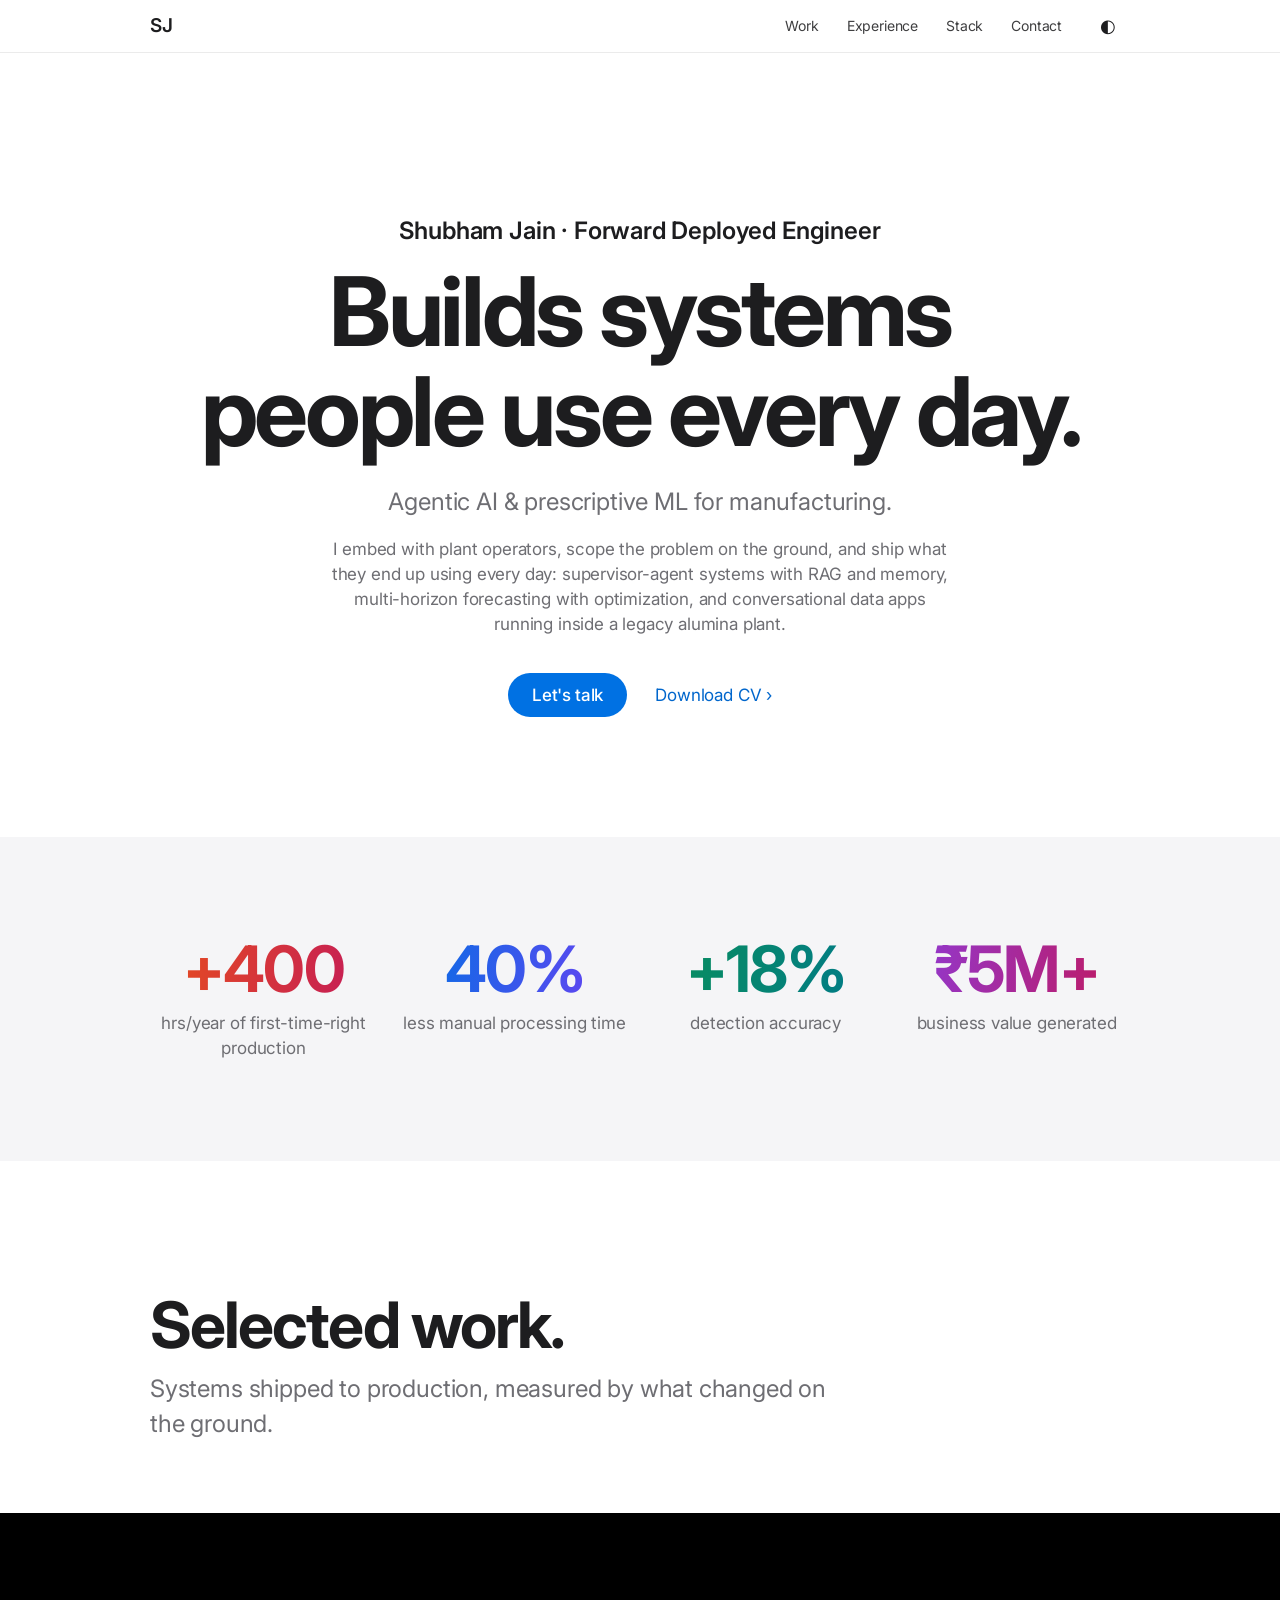
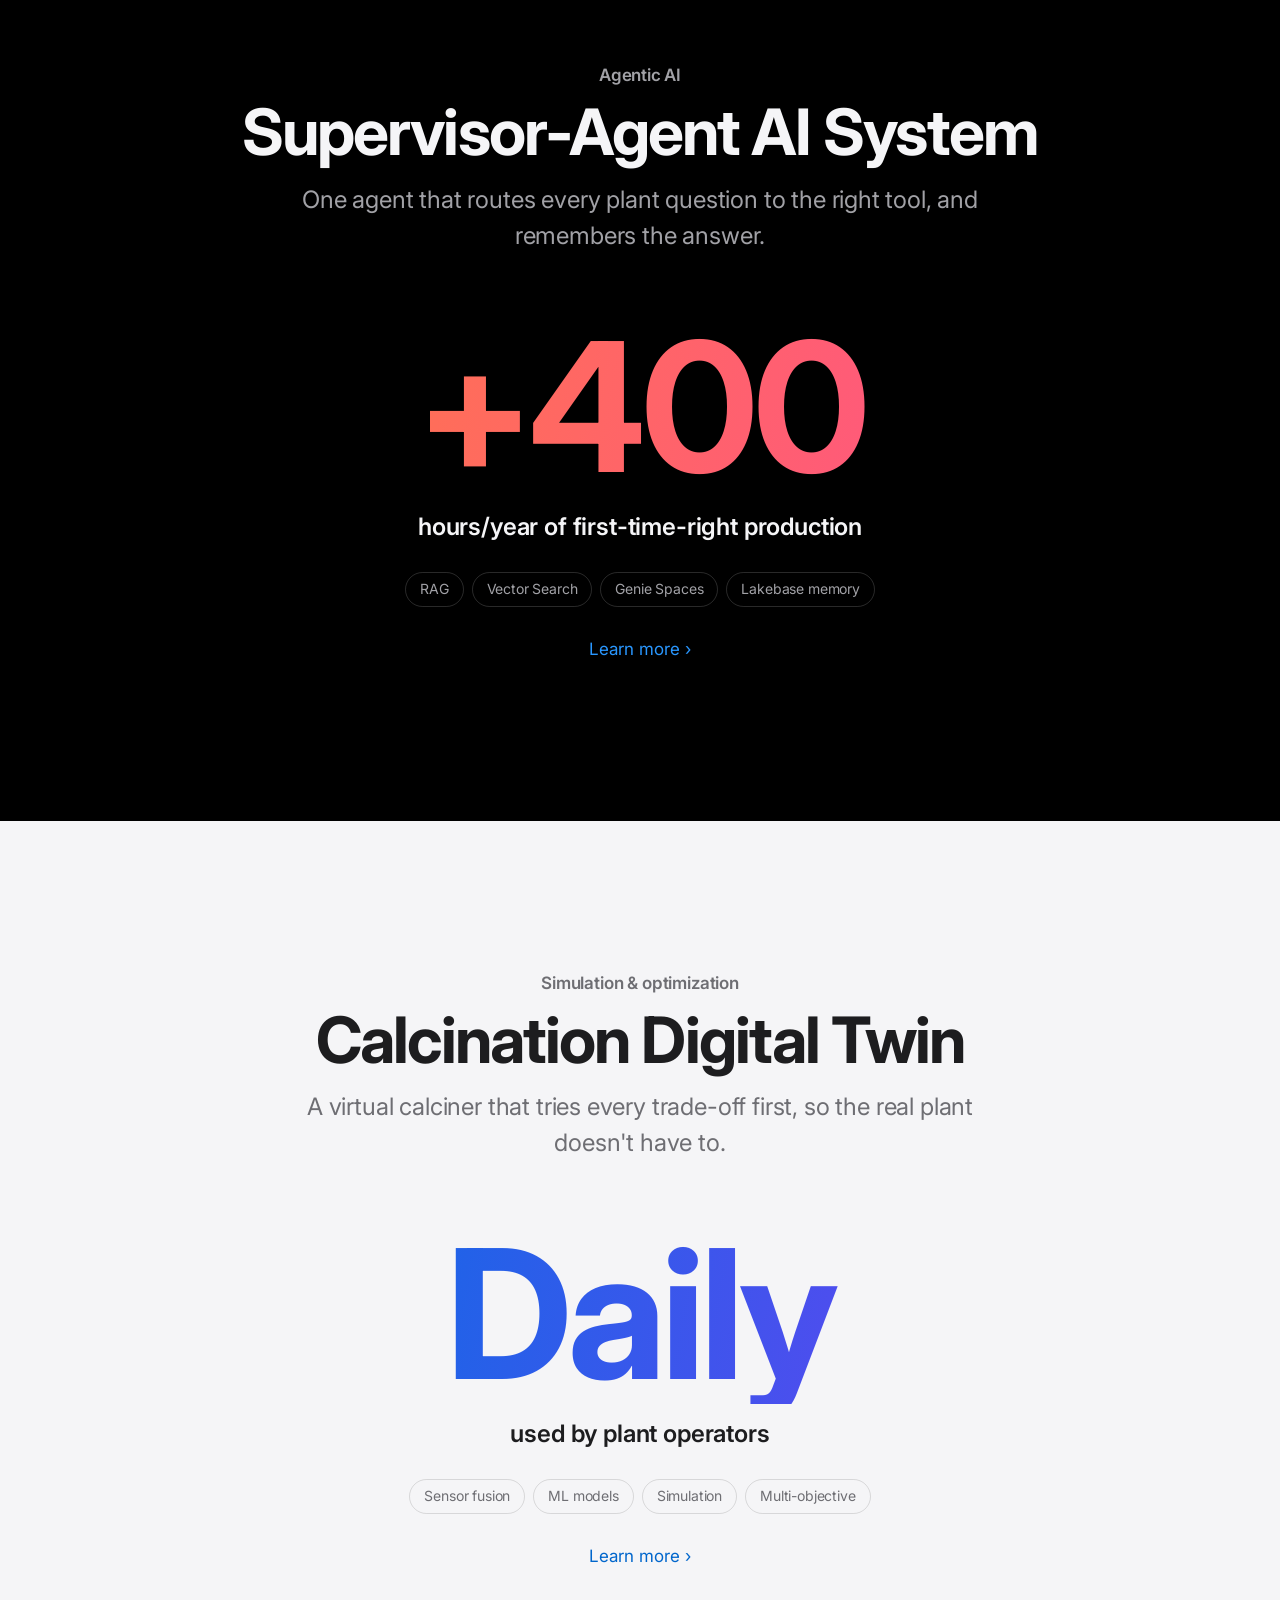
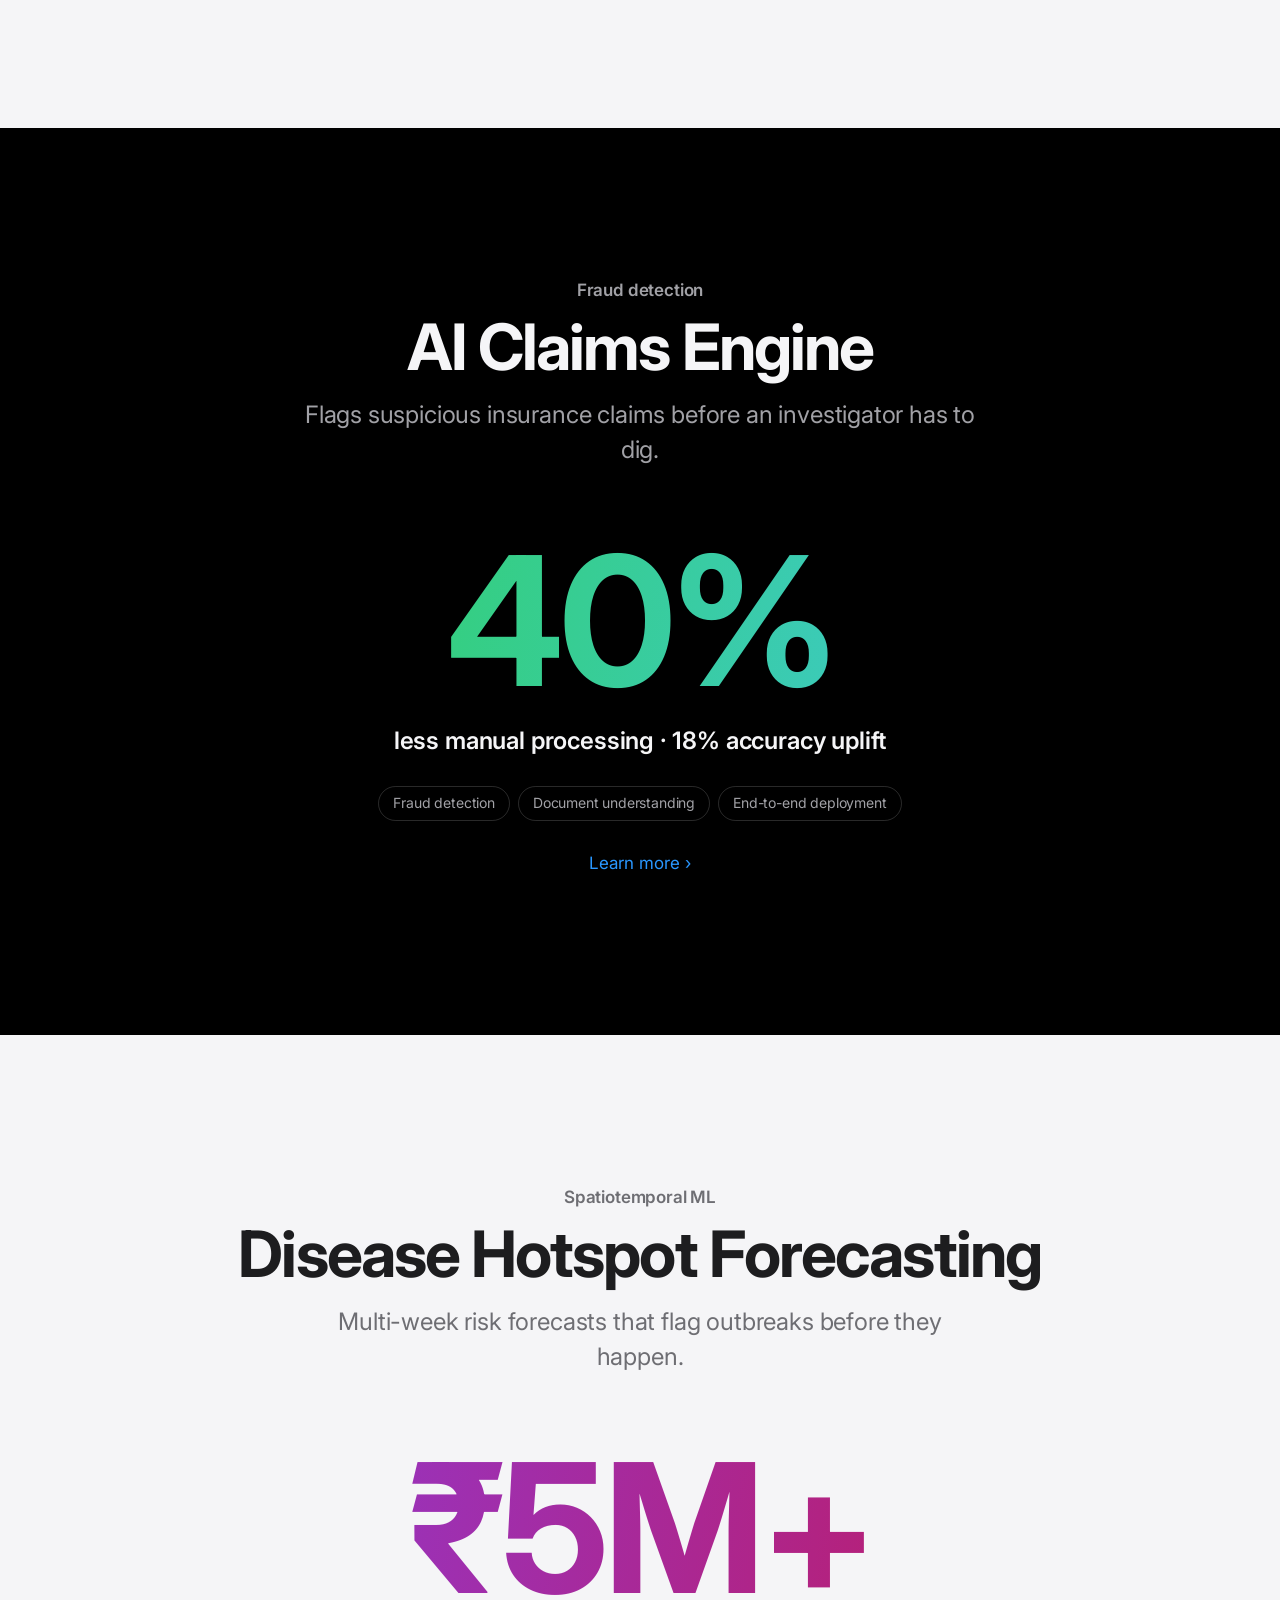
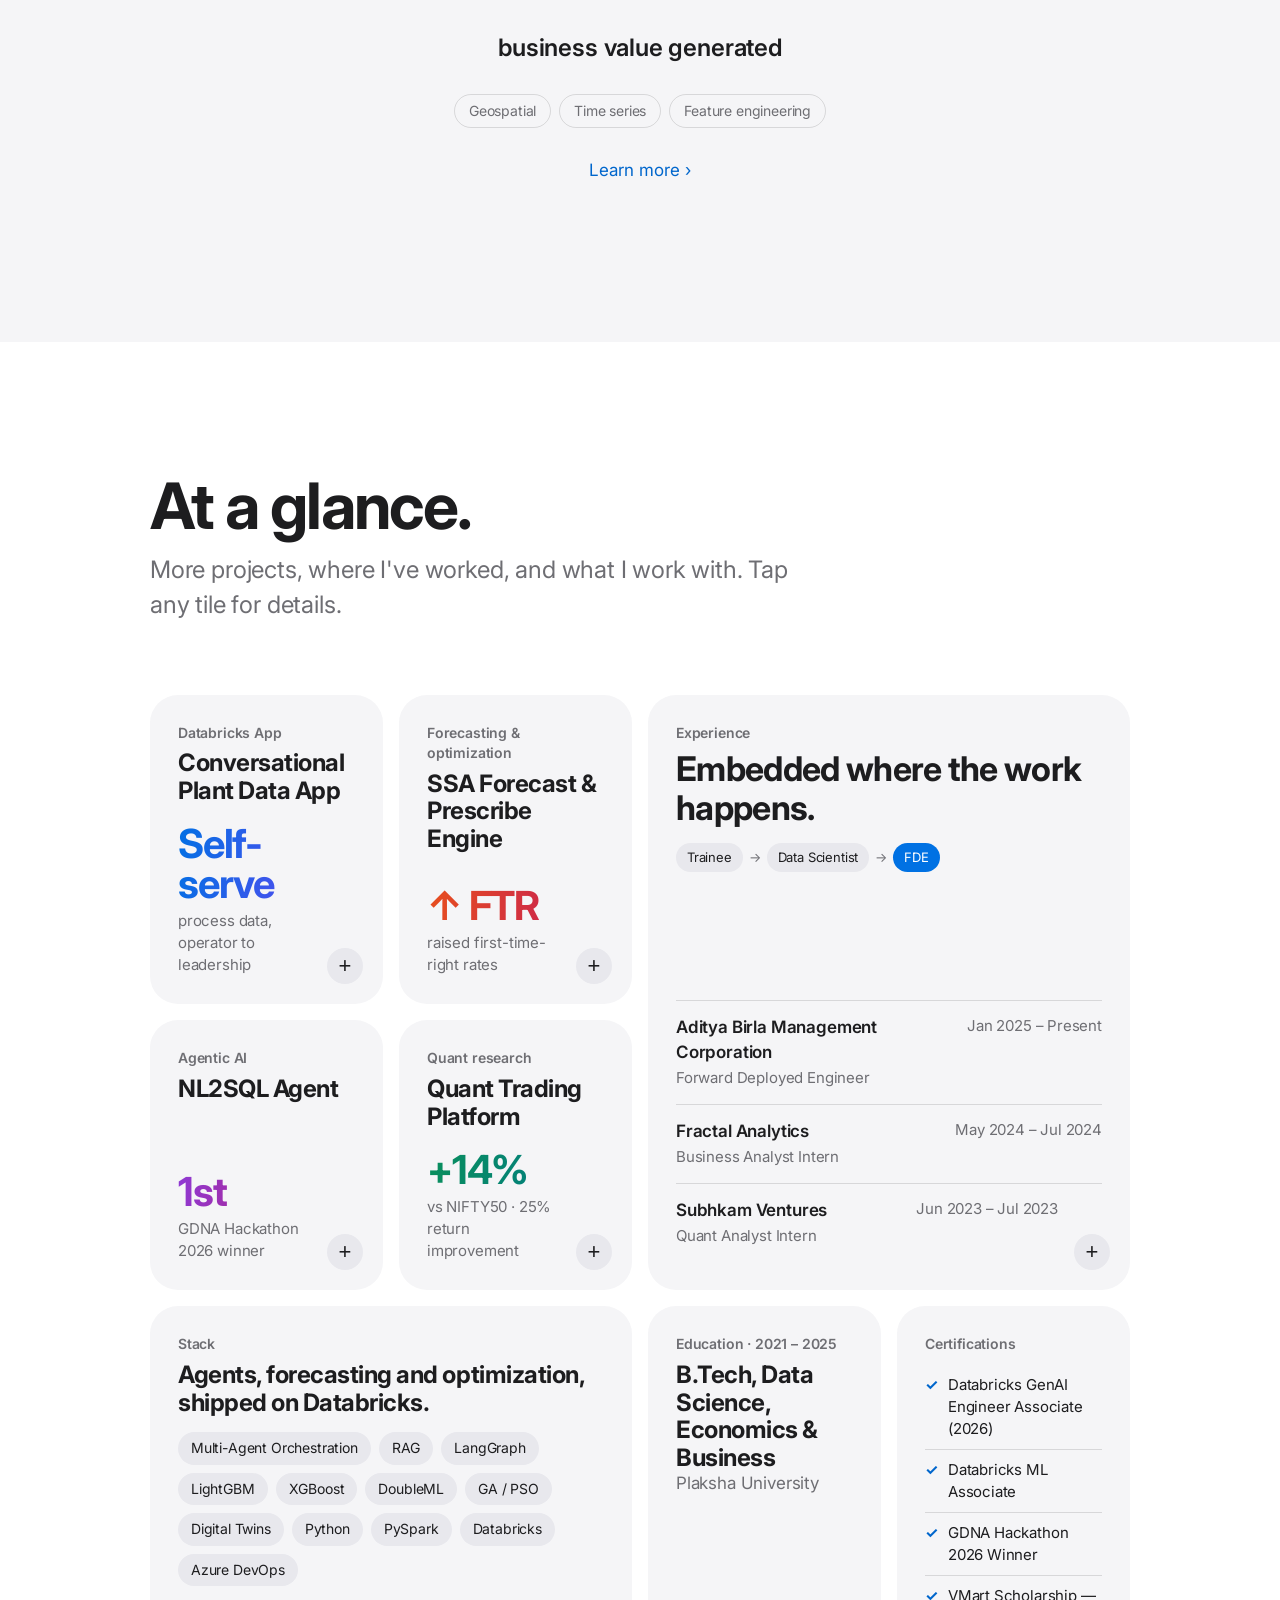
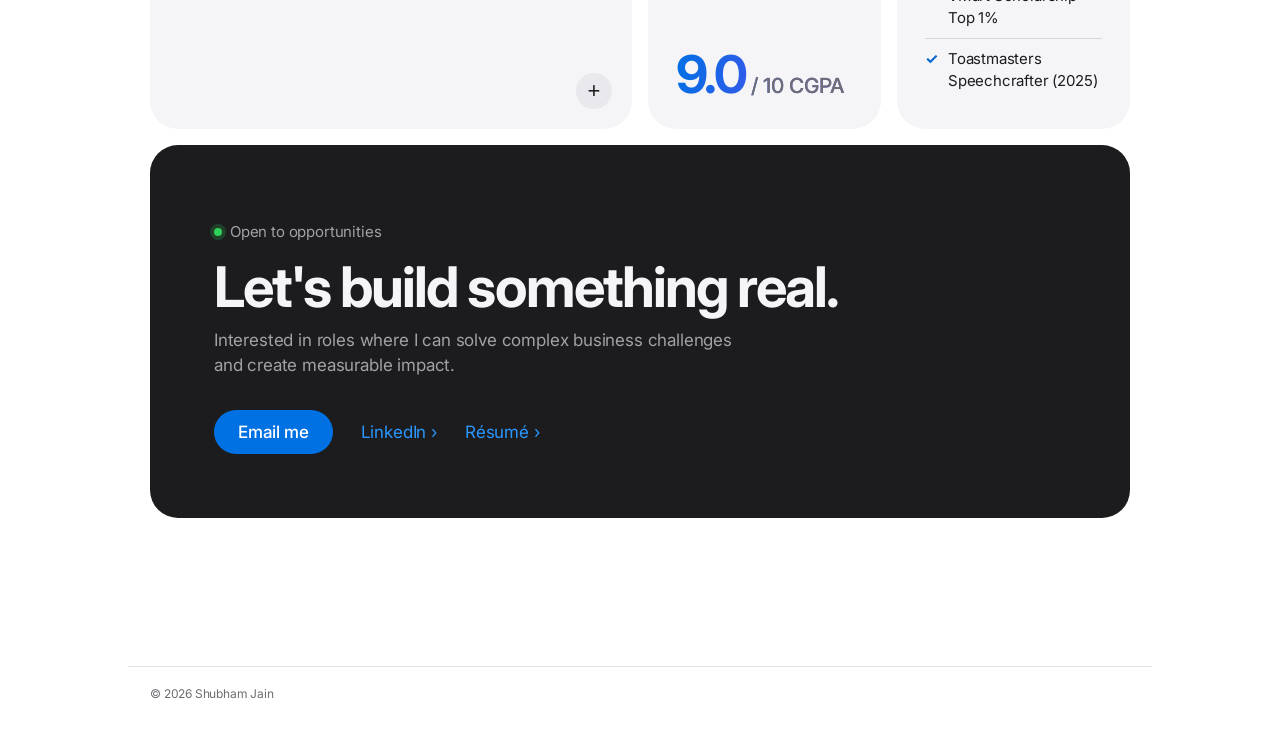
==== commit da2dd219: "Render content as static HTML instead of from JavaScript The page was blank without JS: all content " ====
--- a/index.html
+++ b/index.html
@@ -15,13 +15,14 @@
 <link rel="preconnect" href="https://fonts.gstatic.com" crossorigin>
 <link href="https://fonts.googleapis.com/css2?family=Inter:wght@400;500;600;700&display=swap" rel="stylesheet">
 <link rel="stylesheet" href="css/styles.css">
+<script src="js/init.js"></script>
 </head>
 <body>
 <a class="skip" href="#main">Skip to content</a>
 
 <header class="nav">
     <div class="nav-inner">
-        <a class="brand" href="#top" id="brand"></a>
+        <a class="brand" href="#top" id="brand">SJ</a>
         <nav aria-label="Primary">
             <ul id="navLinks">
                 <li><a href="#work">Work</a></li>
@@ -41,19 +42,26 @@
     <!-- Story intro -->
     <section class="hero" id="top">
         <div class="wrap">
-            <p class="eyebrow" id="heroEyebrow"></p>
+            <p class="eyebrow" id="heroEyebrow">Shubham Jain · Forward Deployed Engineer</p>
             <h1 class="reveal">Builds systems<br>people use every day.</h1>
-            <p class="tagline reveal" id="heroTagline"></p>
-            <p class="pitch reveal" id="heroPitch"></p>
+            <p class="tagline reveal" id="heroTagline">Agentic AI &amp; prescriptive ML for manufacturing.</p>
+            <p class="pitch reveal" id="heroPitch">I embed with plant operators, scope the problem on the ground, and ship what they end up using every day: supervisor-agent systems with RAG and memory, multi-horizon forecasting with optimization, and conversational data apps running inside a legacy alumina plant.</p>
             <div class="actions center reveal">
                 <a class="btn" href="#contact">Let's talk</a>
-                <a class="link" id="cvLink" download="Shubham_Jain_Resume.pdf">Download CV ›</a>
+                <a class="link" id="cvLink" href="resume.pdf" download="Shubham_Jain_Resume.pdf">Download CV ›</a>
             </div>
         </div>
     </section>
 
     <section class="stats alt" aria-label="Impact by the numbers">
-        <div class="wrap"><div class="stats-grid" id="stats"></div></div>
+        <div class="wrap">
+            <div class="stats-grid" id="stats">
+                <div class="stat reveal"><div class="fig g1"><span aria-hidden="true" data-count="400" data-pre="+" data-suf="">+400</span><span class="sr-only">+400</span></div><p>hrs/year of first-time-right production</p></div>
+                <div class="stat reveal"><div class="fig g2"><span aria-hidden="true" data-count="40" data-pre="" data-suf="%">40%</span><span class="sr-only">40%</span></div><p>less manual processing time</p></div>
+                <div class="stat reveal"><div class="fig g3"><span aria-hidden="true" data-count="18" data-pre="+" data-suf="%">+18%</span><span class="sr-only">+18%</span></div><p>detection accuracy</p></div>
+                <div class="stat reveal"><div class="fig g4"><span aria-hidden="true" data-count="5" data-pre="₹" data-suf="M+">₹5M+</span><span class="sr-only">₹5M+</span></div><p>business value generated</p></div>
+            </div>
+        </div>
     </section>
 
     <section id="work">
@@ -61,7 +69,48 @@
             <h2 class="section-title reveal">Selected work.</h2>
             <p class="section-sub reveal">Systems shipped to production, measured by what changed on the ground.</p>
         </div>
-        <div id="bands"></div>
+        <div id="bands">
+            <article class="band on-dark">
+                <div class="wrap">
+                    <p class="kicker reveal">Agentic AI</p>
+                    <h3 class="reveal">Supervisor-Agent AI System</h3>
+                    <p class="summary reveal">One agent that routes every plant question to the right tool, and remembers the answer.</p>
+                    <div class="reveal"><div class="fig g1"><span aria-hidden="true" data-count="400" data-pre="+" data-suf="">+400</span><span class="sr-only">+400</span></div><p class="fig-label">hours/year of first-time-right production</p></div>
+                    <div class="tags reveal"><span class="tag">RAG</span><span class="tag">Vector Search</span><span class="tag">Genie Spaces</span><span class="tag">Lakebase memory</span></div>
+                    <button class="link" type="button" data-open="project:0" aria-haspopup="dialog">Learn more ›</button>
+                </div>
+            </article>
+            <article class="band alt">
+                <div class="wrap">
+                    <p class="kicker reveal">Simulation &amp; optimization</p>
+                    <h3 class="reveal">Calcination Digital Twin</h3>
+                    <p class="summary reveal">A virtual calciner that tries every trade-off first, so the real plant doesn't have to.</p>
+                    <div class="reveal"><div class="fig g2">Daily</div><p class="fig-label">used by plant operators</p></div>
+                    <div class="tags reveal"><span class="tag">Sensor fusion</span><span class="tag">ML models</span><span class="tag">Simulation</span><span class="tag">Multi-objective</span></div>
+                    <button class="link" type="button" data-open="project:1" aria-haspopup="dialog">Learn more ›</button>
+                </div>
+            </article>
+            <article class="band on-dark">
+                <div class="wrap">
+                    <p class="kicker reveal">Fraud detection</p>
+                    <h3 class="reveal">AI Claims Engine</h3>
+                    <p class="summary reveal">Flags suspicious insurance claims before an investigator has to dig.</p>
+                    <div class="reveal"><div class="fig g3"><span aria-hidden="true" data-count="40" data-pre="" data-suf="%">40%</span><span class="sr-only">40%</span></div><p class="fig-label">less manual processing · 18% accuracy uplift</p></div>
+                    <div class="tags reveal"><span class="tag">Fraud detection</span><span class="tag">Document understanding</span><span class="tag">End-to-end deployment</span></div>
+                    <button class="link" type="button" data-open="project:2" aria-haspopup="dialog">Learn more ›</button>
+                </div>
+            </article>
+            <article class="band alt">
+                <div class="wrap">
+                    <p class="kicker reveal">Spatiotemporal ML</p>
+                    <h3 class="reveal">Disease Hotspot Forecasting</h3>
+                    <p class="summary reveal">Multi-week risk forecasts that flag outbreaks before they happen.</p>
+                    <div class="reveal"><div class="fig g4"><span aria-hidden="true" data-count="5" data-pre="₹" data-suf="M+">₹5M+</span><span class="sr-only">₹5M+</span></div><p class="fig-label">business value generated</p></div>
+                    <div class="tags reveal"><span class="tag">Geospatial</span><span class="tag">Time series</span><span class="tag">Feature engineering</span></div>
+                    <button class="link" type="button" data-open="project:3" aria-haspopup="dialog">Learn more ›</button>
+                </div>
+            </article>
+        </div>
     </section>
 
     <!-- Bento body -->
@@ -70,13 +119,218 @@
             <h2 class="section-title reveal" id="aboutTitle">At a glance.</h2>
             <p class="section-sub reveal">More projects, where I've worked, and what I work with. Tap any tile for details.</p>
         </div>
-        <div class="bento" id="bento"></div>
+        <div class="bento" id="bento">
+                <article class="tile openable reveal">
+                    <p class="kicker">Databricks App</p>
+                    <h3>Conversational Plant Data App</h3>
+                    <div class="grow"><div class="fig g2">Self-serve</div><p class="fig-label">process data, operator to leadership</p></div>
+                    <button class="tile-open" type="button" data-open="project:4" aria-label="Open details: Conversational Plant Data App" aria-haspopup="dialog">+</button>
+                </article>
+                <article class="tile openable reveal">
+                    <p class="kicker">Forecasting &amp; optimization</p>
+                    <h3>SSA Forecast &amp; Prescribe Engine</h3>
+                    <div class="grow"><div class="fig g1">↑ FTR</div><p class="fig-label">raised first-time-right rates</p></div>
+                    <button class="tile-open" type="button" data-open="project:5" aria-label="Open details: SSA Forecast &amp; Prescribe Engine" aria-haspopup="dialog">+</button>
+                </article>
+            <article class="tile openable xp w2 h2 reveal">
+                <p class="kicker">Experience</p>
+                <h3>Embedded where the work happens.</h3>
+                <div class="path" aria-label="Career path"><span>Trainee</span><i aria-hidden='true'>→</i><span>Data Scientist</span><i aria-hidden='true'>→</i><span>FDE</span></div>
+                <ul class="xp-list grow">
+                    <li><div><b>Aditya Birla Management Corporation</b><span>Forward Deployed Engineer</span></div><span>Jan 2025 – Present</span></li><li><div><b>Fractal Analytics</b><span>Business Analyst Intern</span></div><span>May 2024 – Jul 2024</span></li><li><div><b>Subhkam Ventures</b><span>Quant Analyst Intern</span></div><span>Jun 2023 – Jul 2023</span></li>
+                </ul>
+                <button class="tile-open" type="button" data-open="experience" aria-label="Open full experience timeline" aria-haspopup="dialog">+</button>
+            </article>
+                <article class="tile openable reveal">
+                    <p class="kicker">Agentic AI</p>
+                    <h3>NL2SQL Agent</h3>
+                    <div class="grow"><div class="fig g4">1st</div><p class="fig-label">GDNA Hackathon 2026 winner</p></div>
+                    <button class="tile-open" type="button" data-open="project:6" aria-label="Open details: NL2SQL Agent" aria-haspopup="dialog">+</button>
+                </article>
+                <article class="tile openable reveal">
+                    <p class="kicker">Quant research</p>
+                    <h3>Quant Trading Platform</h3>
+                    <div class="grow"><div class="fig g3"><span aria-hidden="true" data-count="15" data-pre="+" data-suf="%">+15%</span><span class="sr-only">+15%</span></div><p class="fig-label">vs NIFTY50 · 25% return improvement</p></div>
+                    <button class="tile-open" type="button" data-open="project:7" aria-label="Open details: Quant Trading Platform" aria-haspopup="dialog">+</button>
+                </article>
+            <article class="tile openable w2 reveal" id="stack">
+                <p class="kicker">Stack</p>
+                <h3>Agents, forecasting and optimization, shipped on Databricks.</h3>
+                <div class="chips"><span class="chip">Multi-Agent Orchestration</span><span class="chip">RAG</span><span class="chip">LangGraph</span><span class="chip">LightGBM</span><span class="chip">XGBoost</span><span class="chip">DoubleML</span><span class="chip">GA / PSO</span><span class="chip">Digital Twins</span><span class="chip">Python</span><span class="chip">PySpark</span><span class="chip">Databricks</span><span class="chip">Azure DevOps</span></div>
+                <button class="tile-open" type="button" data-open="skills" aria-label="Open full tech stack" aria-haspopup="dialog">+</button>
+            </article>
+            <article class="tile edu reveal">
+                <p class="kicker">Education · 2021 – 2025</p>
+                <h3>B.Tech, Data Science, Economics &amp; Business</h3>
+                <p class="muted">Plaksha University</p>
+                <div class="grow fig g2">9.0<span class="unit"> / 10 CGPA</span></div>
+            </article>
+            <article class="tile reveal">
+                <p class="kicker">Certifications</p>
+                <ul class="certs"><li>Databricks GenAI Engineer Associate (2026)</li><li>Databricks ML Associate</li><li>GDNA Hackathon 2026 Winner</li><li>VMart Scholarship — Top 1%</li><li>Toastmasters Speechcrafter (2025)</li></ul>
+            </article>
+            <section class="tile contact on-dark w4 reveal" id="contact" aria-labelledby="contactTitle">
+                <div>
+                    <p class="status">Open to opportunities</p>
+                    <h2 id="contactTitle">Let's build something real.</h2>
+                    <p>Interested in roles where I can solve complex business challenges and create measurable impact.</p>
+                </div>
+                <div class="actions">
+                    <a class="btn" href="mailto:shubhamajay2@gmail.com">Email me</a>
+                    <a class="link" href="https://www.linkedin.com/in/shubham-jain26" target="_blank" rel="noopener noreferrer">LinkedIn ›</a>
+                    <a class="link" href="resume.pdf" download="Shubham_Jain_Resume.pdf">Résumé ›</a>
+                </div>
+            </section>
+        </div>
+    </section>
+    <!-- Detail content: shown in the sheet with JS, listed in full without it -->
+    <section class="details wrap" aria-label="Details">
+        <article class="sheet-body" data-detail="project:0">
+            <p class="kicker">Agentic AI</p>
+            <h2>Supervisor-Agent AI System</h2>
+            <div class="fig g1"><span aria-hidden="true" data-count="400" data-pre="+" data-suf="">+400</span><span class="sr-only">+400</span></div>
+            <p class="fig-label">hours/year of first-time-right production</p>
+            <p class="lead">One agent that routes every plant question to the right tool, and remembers the answer.</p>
+            <div class="sheet-section"><p>Supervisor-agent architecture with intent classification and tool routing across RAG (Databricks Vector Search), Genie Spaces, and model endpoints, backed by session and long-term memory on Lakebase. Replaced manual analyst intervention in plant decision workflows.</p></div>
+            <p class="plain">A middle manager for AI agents, except it actually delegates well. Analysts got their afternoons back.</p>
+            <div class="chips"><span class="chip">RAG</span><span class="chip">Vector Search</span><span class="chip">Genie Spaces</span><span class="chip">Lakebase memory</span></div>
+        </article>
+        <article class="sheet-body" data-detail="project:1">
+            <p class="kicker">Simulation &amp; optimization</p>
+            <h2>Calcination Digital Twin</h2>
+            <div class="fig g2">Daily</div>
+            <p class="fig-label">used by plant operators</p>
+            <p class="lead">A virtual calciner that tries every trade-off first, so the real plant doesn't have to.</p>
+            <div class="sheet-section"><p>Analytics layer of a calcination digital twin, built end to end: high-frequency sensor data fused with ML models for simulation-based optimization across production, quality, and energy trade-offs.</p></div>
+            <p class="plain">Moved into an alumina plant for weeks, learned to speak fluent operator, then built the plant a helpful twin.</p>
+            <div class="chips"><span class="chip">Sensor fusion</span><span class="chip">ML models</span><span class="chip">Simulation</span><span class="chip">Multi-objective</span></div>
+        </article>
+        <article class="sheet-body" data-detail="project:2">
+            <p class="kicker">Fraud detection</p>
+            <h2>AI Claims Engine</h2>
+            <div class="fig g3"><span aria-hidden="true" data-count="40" data-pre="" data-suf="%">40%</span><span class="sr-only">40%</span></div>
+            <p class="fig-label">less manual processing · 18% accuracy uplift</p>
+            <p class="lead">Flags suspicious insurance claims before an investigator has to dig.</p>
+            <div class="sheet-section"><p>LLM-SLM-XGBoost hybrid for insurance claims fraud detection, designed, trained, and deployed end to end. Language models handle document understanding and feed an XGBoost fraud classifier.</p></div>
+            <p class="plain">Taught AI to read insurance claims like a skeptical detective.</p>
+            <div class="chips"><span class="chip">Fraud detection</span><span class="chip">Document understanding</span><span class="chip">End-to-end deployment</span></div>
+        </article>
+        <article class="sheet-body" data-detail="project:3">
+            <p class="kicker">Spatiotemporal ML</p>
+            <h2>Disease Hotspot Forecasting</h2>
+            <div class="fig g4"><span aria-hidden="true" data-count="5" data-pre="₹" data-suf="M+">₹5M+</span><span class="sr-only">₹5M+</span></div>
+            <p class="fig-label">business value generated</p>
+            <p class="lead">Multi-week risk forecasts that flag outbreaks before they happen.</p>
+            <div class="sheet-section"><p>Spatiotemporal ML model for early disease hotspot detection, built on geospatial and time-series feature engineering, delivering multi-week risk forecasts for proactive underwriting.</p></div>
+            <p class="plain">A crystal ball for disease outbreaks. No magic involved, just spatiotemporal ML.</p>
+            <div class="chips"><span class="chip">Geospatial</span><span class="chip">Time series</span><span class="chip">Feature engineering</span></div>
+        </article>
+        <article class="sheet-body" data-detail="project:4">
+            <p class="kicker">Databricks App</p>
+            <h2>Conversational Plant Data App</h2>
+            <div class="fig g2">Self-serve</div>
+            <p class="fig-label">process data, operator to leadership</p>
+            <p class="lead">Operators ask in plain English; leadership gets its own view.</p>
+            <div class="sheet-section"><p>Databricks App (Streamlit/React) for conversational querying of process data, with role-based operator and leadership views, a KPI hierarchy (FTR, throughput), optimization prescriptions, alerting, and data-quality pages.</p></div>
+            <p class="plain">Plant data, but you can just talk to it. Nobody has to pretend they understand the other's dashboard anymore.</p>
+            <div class="chips"><span class="chip">Databricks Apps</span><span class="chip">Streamlit</span><span class="chip">React</span><span class="chip">KPI hierarchy</span></div>
+        </article>
+        <article class="sheet-body" data-detail="project:5">
+            <p class="kicker">Forecasting &amp; optimization</p>
+            <h2>SSA Forecast &amp; Prescribe Engine</h2>
+            <div class="fig g1">↑ FTR</div>
+            <p class="fig-label">raised first-time-right rates</p>
+            <p class="lead">Forecasts, evolutionary search and causal ML, with a prescription-vs-actual scorecard.</p>
+            <div class="sheet-section"><p>Multi-horizon forecasting and prescriptive optimization for Specific Surface Area (SSA) in calcination: LightGBM forecasts paired with GA/PSO search and DoubleML causal estimates, with prescription-vs-actual tracking.</p></div>
+            <p class="plain">Forecasting, plus a swarm of particles, plus a little Darwinian evolution, with causal ML as the designated adult.</p>
+            <div class="chips"><span class="chip">LightGBM</span><span class="chip">GA / PSO</span><span class="chip">DoubleML</span></div>
+        </article>
+        <article class="sheet-body" data-detail="project:6">
+            <p class="kicker">Agentic AI</p>
+            <h2>NL2SQL Agent</h2>
+            <div class="fig g4">1st</div>
+            <p class="fig-label">GDNA Hackathon 2026 winner</p>
+            <p class="lead">Business teams query data conversationally, without SQL.</p>
+            <div class="sheet-section"><p>Natural-language-to-SQL agent that lets business teams query data conversationally, without writing SQL or waiting on an analyst.</p></div>
+            <p class="plain">SQL is a love language most business teams don't speak. So I built an agent that translates.</p>
+            <div class="chips"><span class="chip">LLM agent</span><span class="chip">SQL</span></div>
+        </article>
+        <article class="sheet-body" data-detail="project:7">
+            <p class="kicker">Quant research</p>
+            <h2>Quant Trading Platform</h2>
+            <div class="fig g3"><span aria-hidden="true" data-count="15" data-pre="+" data-suf="%">+15%</span><span class="sr-only">+15%</span></div>
+            <p class="fig-label">vs NIFTY50 · 25% return improvement</p>
+            <p class="lead">Momentum strategies across 1,100+ equities.</p>
+            <div class="sheet-section"><p>Proprietary momentum-based trading algorithms with a systematic backtesting framework, plus portfolio optimization and risk management across a large equity universe.</p></div>
+            <p class="plain">Math beats gut feeling every time.</p>
+            <div class="chips"><span class="chip">Momentum</span><span class="chip">Backtesting</span><span class="chip">Portfolio optimization</span></div>
+        </article>
+        <article class="sheet-body" data-detail="experience">
+            <p class="kicker">Experience</p>
+            <h2>Where I've worked.</h2>
+                <div class="sheet-section">
+                    <h3>Aditya Birla Management Corporation</h3>
+                    <p class="meta">Group Data &amp; Analytics · Bengaluru · Jan 2025 – Present</p>
+                        <div class="role">
+                            <h4>Forward Deployed Engineer <span>· Jan 2026 – Present</span></h4>
+                            <ul><li>Embedded with plant operators for weeks to scope the problem on the ground, then led the analytics layer of a calcination digital twin end to end across production, quality, and energy trade-offs; operators now use it daily.</li><li>Architected and deployed a supervisor-agent system with intent classification and tool routing across RAG, Genie Spaces, and model endpoints, with session and long-term memory on Lakebase; adds 400 hours/year of first-time-right production.</li><li>Shipped a Databricks App for conversational querying of process data with role-based views, a KPI hierarchy, optimization prescriptions, alerting, and data-quality pages.</li><li>Sole owner of the stakeholder chain from plant operator to CEO, including adoption after go-live.</li></ul>
+                        </div>
+                        <div class="role">
+                            <h4>Management Trainee, Data Scientist <span>· Jul 2025 – Jan 2026</span></h4>
+                            <ul><li>Built a multi-horizon forecasting and prescriptive optimization engine for SSA in calcination (LightGBM + GA/PSO + DoubleML) with prescription-vs-actual tracking.</li><li>Shipped an LLM-SLM-XGBoost hybrid for claims fraud detection: 18% accuracy uplift, 40% less manual processing time.</li><li>Built a spatiotemporal disease-hotspot model delivering multi-week risk forecasts worth ₹5M+ in business value.</li></ul>
+                        </div>
+                        <div class="role">
+                            <h4>Data &amp; Analytics Trainee <span>· Jan 2025 – Jun 2025</span></h4>
+                            <ul><li>Fine-tuned a small language model on plant terminology for low-latency, domain-specific operations queries.</li><li>Built an OPC UA connector streaming live sensor data from 4+ lines into PostgreSQL via Databricks/PySpark, with CI on Azure DevOps.</li></ul>
+                        </div>
+                </div>
+                <div class="sheet-section">
+                    <h3>Fractal Analytics</h3>
+                    <p class="meta">Bengaluru · May 2024 – Jul 2024</p>
+                        <div class="role">
+                            <h4>Business Analyst Intern</h4>
+                            <ul><li>Translated B2B campaign data into predictive and clustering models with client stakeholders, driving a 10% lift in lead conversion for a high-value cohort.</li><li>Designed and ran A/B tests to isolate high-impact customer segments across multiple touchpoints.</li></ul>
+                        </div>
+                </div>
+                <div class="sheet-section">
+                    <h3>Subhkam Ventures</h3>
+                    <p class="meta">Mumbai · Jun 2023 – Jul 2023</p>
+                        <div class="role">
+                            <h4>Quant Analyst Intern</h4>
+                            <ul><li>Formulated quantitative strategies using moving averages and momentum indicators, achieving 15% outperformance against NIFTY50.</li><li>Deployed optimization models that raised returns by 25% on a diversified portfolio of 1,100+ cash stocks.</li></ul>
+                        </div>
+                </div>
+        </article>
+        <article class="sheet-body" data-detail="skills">
+            <p class="kicker">Stack</p>
+            <h2>Full tech stack.</h2>
+                <div class="sheet-section">
+                    <h3>GenAI &amp; Agentic AI</h3>
+                    <div class="chips"><span class="chip">Supervisor/Multi-Agent Orchestration</span><span class="chip">Intent Classification &amp; Tool Routing</span><span class="chip">RAG</span><span class="chip">Databricks Genie Spaces</span><span class="chip">Session/Long-Term Memory (Lakebase)</span><span class="chip">SLM Fine-Tuning</span><span class="chip">Prompt Engineering</span><span class="chip">LLM Evaluation</span><span class="chip">LangChain</span><span class="chip">LangGraph</span><span class="chip">Semantic Search</span></div>
+                </div>
+                <div class="sheet-section">
+                    <h3>Machine Learning</h3>
+                    <div class="chips"><span class="chip">Multi-Horizon Forecasting</span><span class="chip">LightGBM</span><span class="chip">XGBoost</span><span class="chip">Spatiotemporal Modeling</span><span class="chip">Feature Engineering</span><span class="chip">Causal Inference (DoubleML)</span><span class="chip">SHAP</span><span class="chip">A/B Testing</span><span class="chip">MLflow</span><span class="chip">Champion/Challenger</span></div>
+                </div>
+                <div class="sheet-section">
+                    <h3>Optimization &amp; Simulation</h3>
+                    <div class="chips"><span class="chip">Genetic Algorithms</span><span class="chip">Particle Swarm Optimization</span><span class="chip">Prescriptive Analytics</span><span class="chip">Digital Twins</span><span class="chip">Constraint Optimization</span></div>
+                </div>
+                <div class="sheet-section">
+                    <h3>Languages &amp; Data</h3>
+                    <div class="chips"><span class="chip">Python</span><span class="chip">Pandas</span><span class="chip">NumPy</span><span class="chip">Scikit-learn</span><span class="chip">PyTorch</span><span class="chip">SQL</span><span class="chip">PySpark</span><span class="chip">PostgreSQL</span><span class="chip">OPC UA</span></div>
+                </div>
+                <div class="sheet-section">
+                    <h3>Platforms &amp; Delivery</h3>
+                    <div class="chips"><span class="chip">Databricks</span><span class="chip">Databricks Apps (Streamlit/React)</span><span class="chip">Azure DevOps</span><span class="chip">Git</span><span class="chip">AWS</span><span class="chip">Power BI</span></div>
+                </div>
+        </article>
     </section>
 </main>
 
 <footer>
     <div class="wrap">
-        <span id="copyright"></span>
+        <span>© <span id="year">2026</span> Shubham Jain</span>
     </div>
 </footer>
 
--- a/css/styles.css
+++ b/css/styles.css
@@ -271,12 +271,17 @@
 .role li { position: relative; padding-left: 18px; color: var(--text-2); margin-top: 8px; }
 .role li::before { content: ""; position: absolute; left: 2px; top: 0.7em; width: 6px; height: 6px; border-radius: 50%; background: var(--text-2); }
 
+/* ---------- Details: shown in the sheet with JS, listed in full without it ---------- */
+.js .details { display: none; }
+.details .sheet-body { padding: 48px 0; border-top: 1px solid var(--hair); }
+html:not(.js) [data-open], html:not(.js) .nav-actions { display: none; }
+
 /* ---------- Motion ---------- */
-.reveal { opacity: 0; transform: translateY(24px); transition: opacity 0.8s ease, transform 0.8s cubic-bezier(0.2, 0.7, 0.2, 1); }
-.reveal.in { opacity: 1; transform: none; }
+.js .reveal { opacity: 0; transform: translateY(24px); transition: opacity 0.8s ease, transform 0.8s cubic-bezier(0.2, 0.7, 0.2, 1); }
+.js .reveal.in { opacity: 1; transform: none; }
 @media (prefers-reduced-motion: reduce) {
     html { scroll-behavior: auto; }
-    .reveal { opacity: 1; transform: none; transition: none; }
+    .js .reveal { opacity: 1; transform: none; transition: none; }
     .tile, .tile-open { transition: none; }
     .tile.openable:hover, .tile.openable:hover .tile-open { transform: none; }
     dialog.sheet[open] { animation: none; }
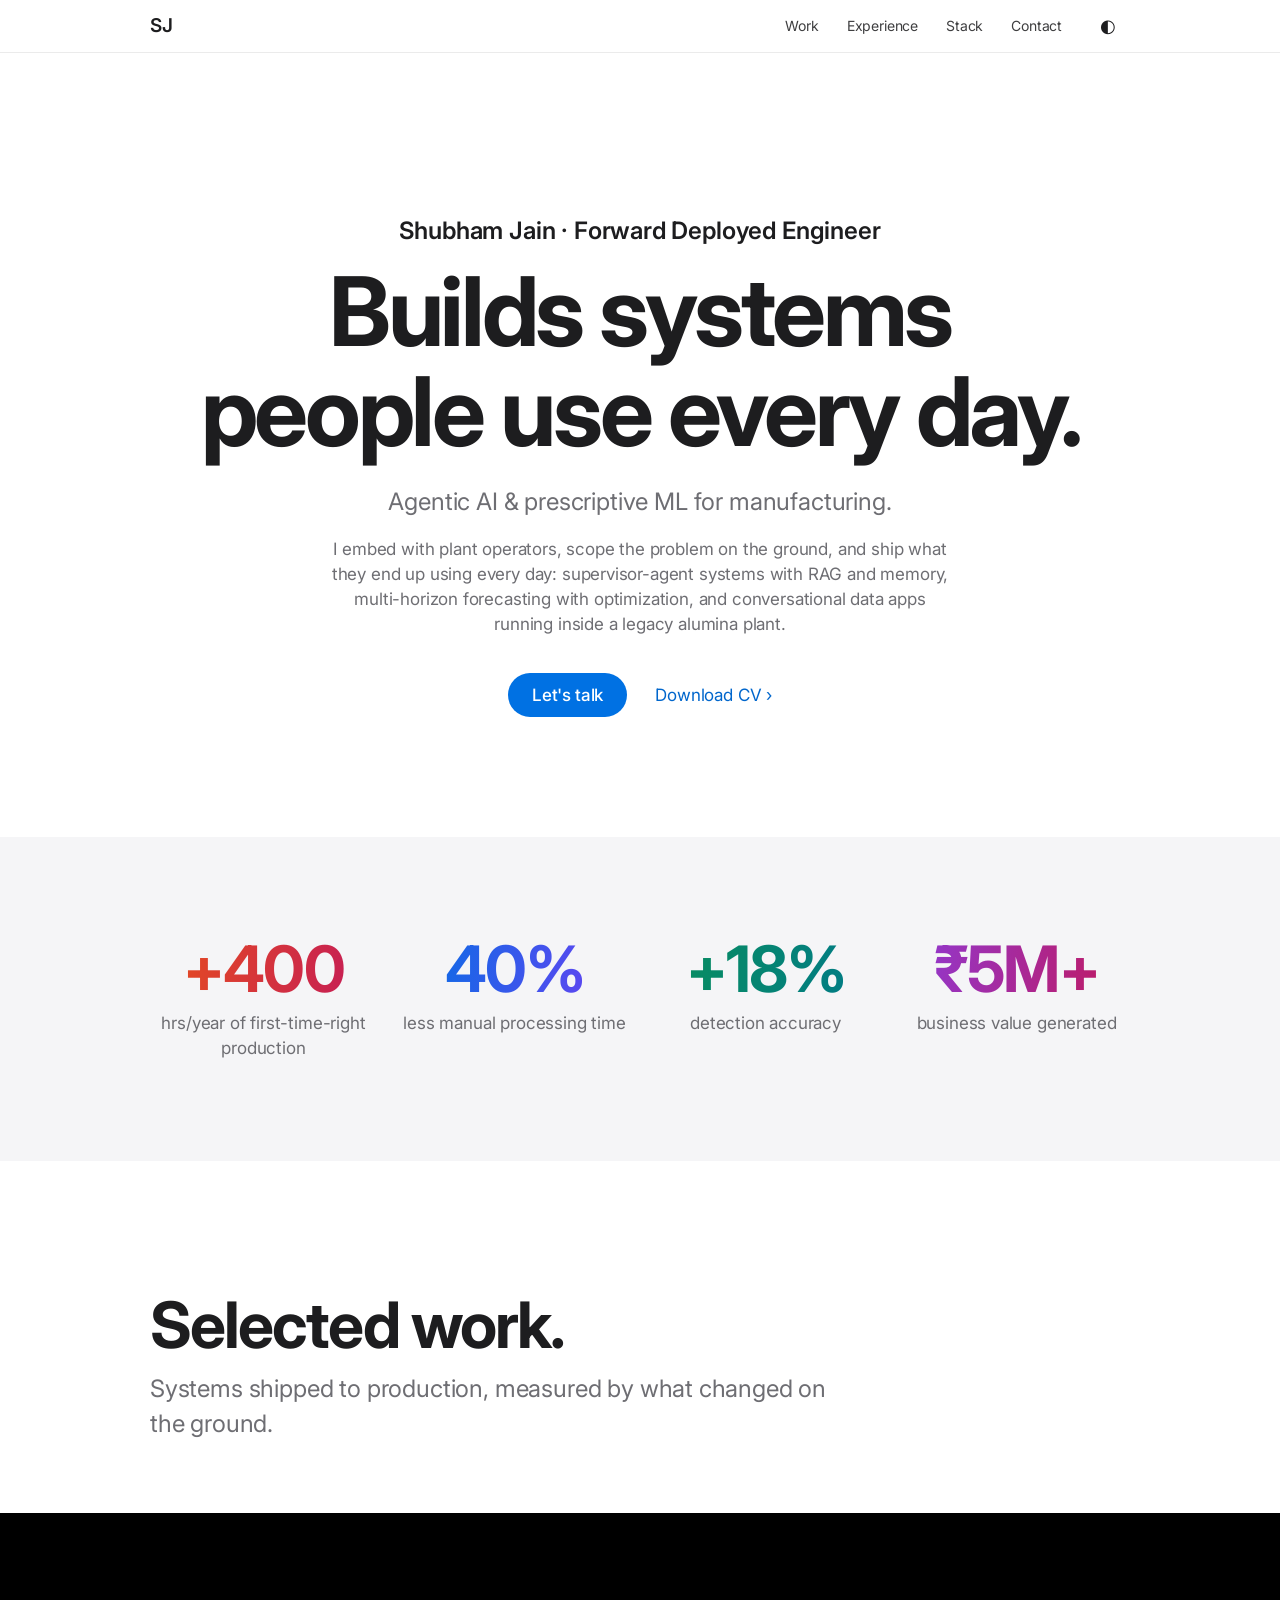
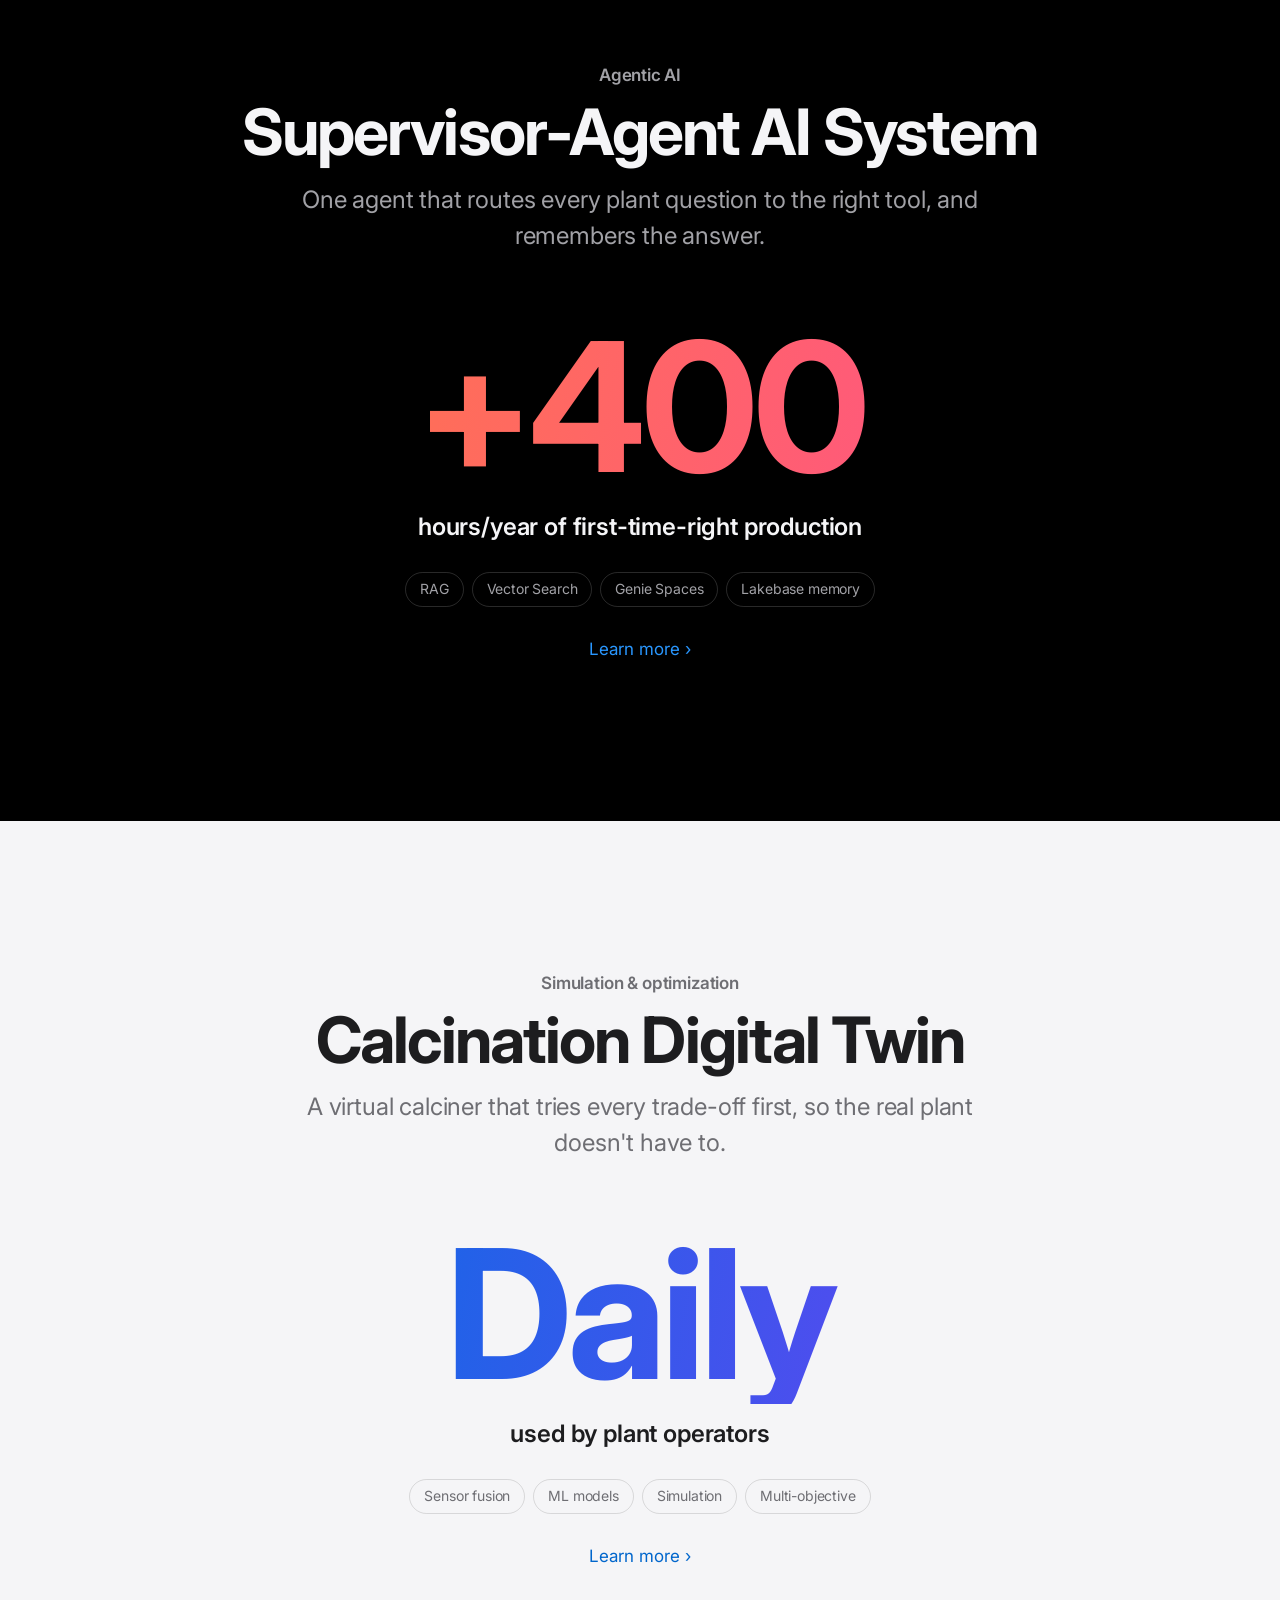
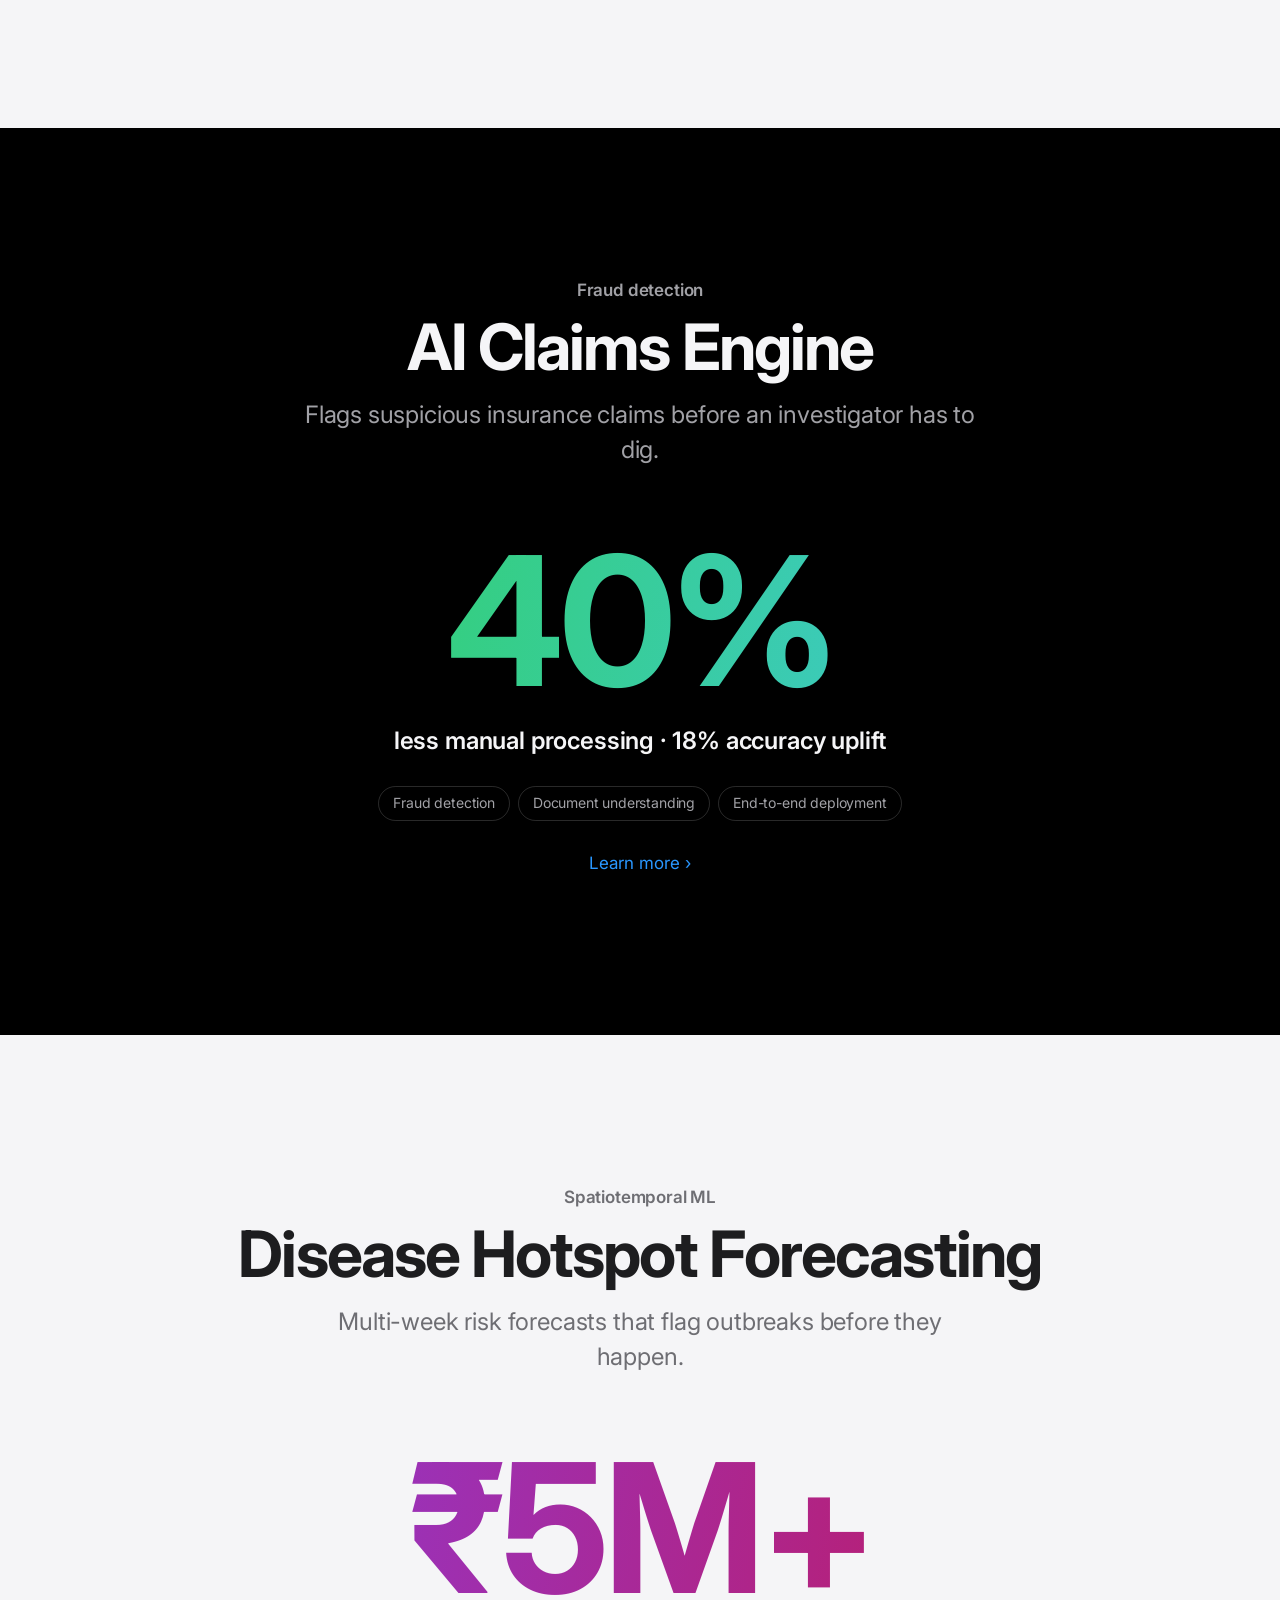
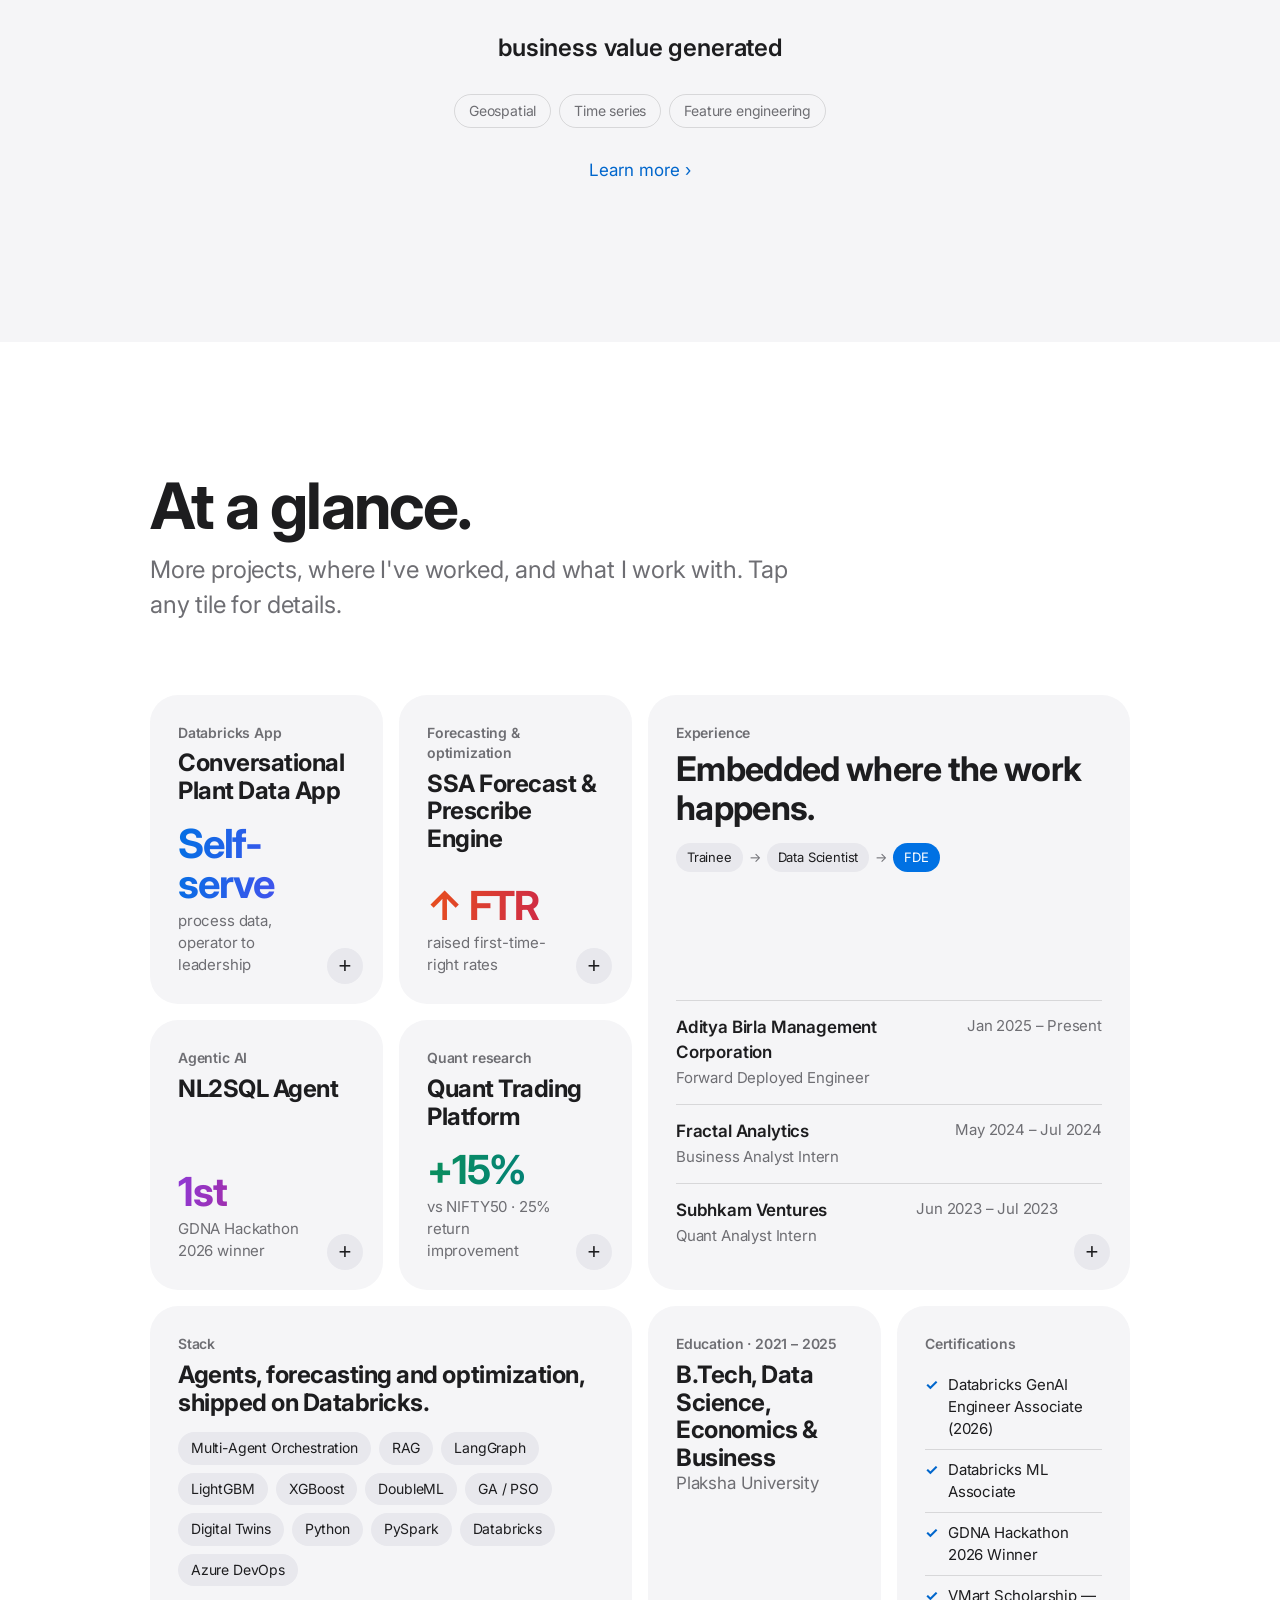
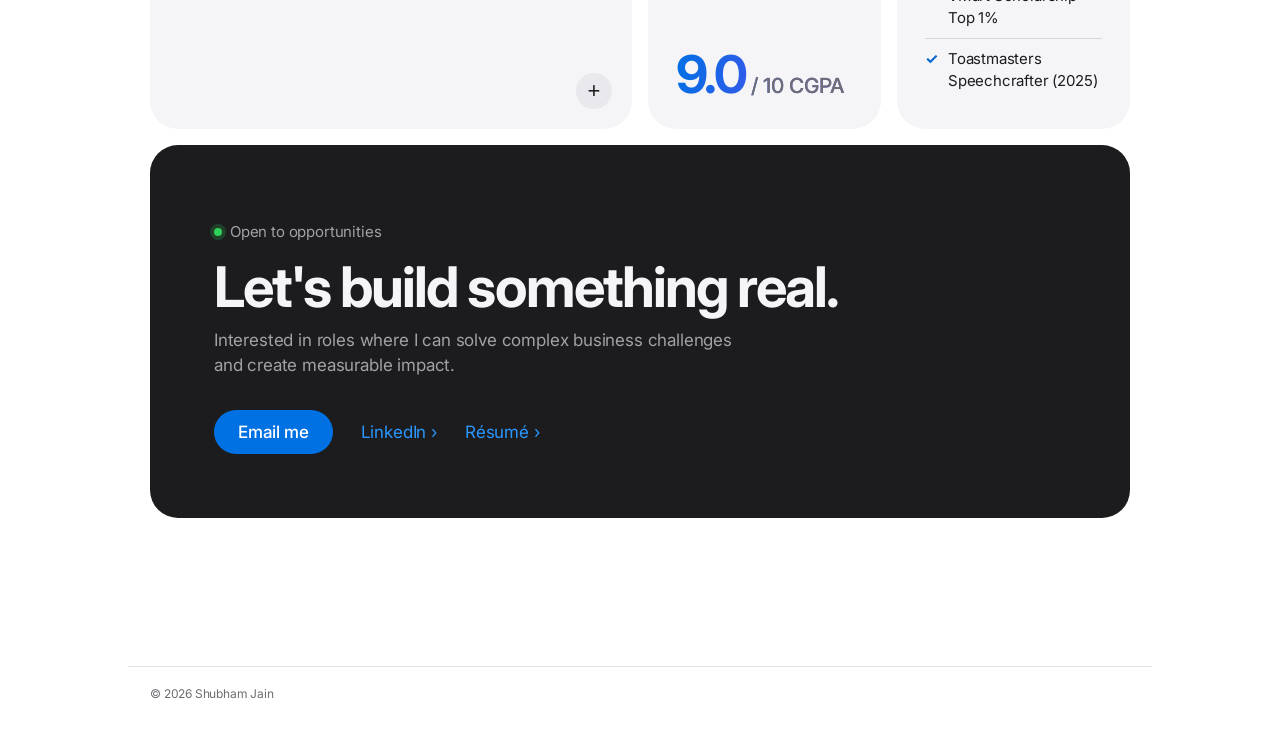
==== commit 4d9c681f: "Add social preview card, structured data and 404 page - 1200x630 og:image with summary_large_image c" ====
--- a/index.html
+++ b/index.html
@@ -4,13 +4,42 @@
 <meta charset="UTF-8">
 <meta name="viewport" content="width=device-width, initial-scale=1.0">
 <meta name="color-scheme" content="light dark">
+<meta name="theme-color" content="#ffffff" media="(prefers-color-scheme: light)">
+<meta name="theme-color" content="#000000" media="(prefers-color-scheme: dark)">
 <title>Shubham Jain — Forward Deployed Engineer</title>
-    <meta name="description" content="Shubham Jain, Forward Deployed Engineer building production agentic AI and prescriptive ML for heavy manufacturing: supervisor-agent systems, digital twins, and forecasting with optimization.">
-    <meta property="og:type" content="website">
-    <meta property="og:title" content="Shubham Jain — Forward Deployed Engineer">
-    <meta property="og:description" content="Production agentic AI and prescriptive ML for heavy manufacturing, built on the plant floor with operators.">
-    <meta name="twitter:card" content="summary">
-    <link rel="icon" href="data:image/svg+xml,%3Csvg xmlns='http://www.w3.org/2000/svg' viewBox='0 0 64 64'%3E%3Crect width='64' height='64' rx='14' fill='%230071e3'/%3E%3Ctext x='32' y='44' font-family='Arial Black,Arial,sans-serif' font-weight='900' font-size='30' text-anchor='middle' fill='%23ffffff'%3ESJ%3C/text%3E%3C/svg%3E">
+<meta name="description" content="Shubham Jain, Forward Deployed Engineer building production agentic AI and prescriptive ML for heavy manufacturing: supervisor-agent systems, digital twins, and forecasting with optimization.">
+<link rel="canonical" href="https://superbham26.github.io/portfolio/">
+
+<!-- Social previews (LinkedIn, Slack, X, WhatsApp) -->
+<meta property="og:type" content="website">
+<meta property="og:url" content="https://superbham26.github.io/portfolio/">
+<meta property="og:site_name" content="Shubham Jain">
+<meta property="og:title" content="Shubham Jain — Forward Deployed Engineer">
+<meta property="og:description" content="Production agentic AI and prescriptive ML for heavy manufacturing, built on the plant floor with operators.">
+<meta property="og:image" content="https://superbham26.github.io/portfolio/assets/og-image.png">
+<meta property="og:image:width" content="1200">
+<meta property="og:image:height" content="630">
+<meta property="og:image:alt" content="Shubham Jain, Forward Deployed Engineer: builds systems people use every day.">
+<meta name="twitter:card" content="summary_large_image">
+
+<link rel="icon" href="data:image/svg+xml,%3Csvg xmlns='http://www.w3.org/2000/svg' viewBox='0 0 64 64'%3E%3Crect width='64' height='64' rx='14' fill='%230071e3'/%3E%3Ctext x='32' y='44' font-family='Arial Black,Arial,sans-serif' font-weight='900' font-size='30' text-anchor='middle' fill='%23ffffff'%3ESJ%3C/text%3E%3C/svg%3E">
+<link rel="apple-touch-icon" href="assets/apple-touch-icon.png">
+
+<script type="application/ld+json">
+{
+    "@context": "https://schema.org",
+    "@type": "Person",
+    "name": "Shubham Jain",
+    "jobTitle": "Forward Deployed Engineer",
+    "url": "https://superbham26.github.io/portfolio/",
+    "image": "https://superbham26.github.io/portfolio/assets/og-image.png",
+    "sameAs": ["https://www.linkedin.com/in/shubham-jain26"],
+    "worksFor": { "@type": "Organization", "name": "Aditya Birla Management Corporation" },
+    "alumniOf": { "@type": "CollegeOrUniversity", "name": "Plaksha University" },
+    "knowsAbout": ["Agentic AI", "Retrieval-augmented generation", "Forecasting", "Optimization", "Digital twins", "Databricks"]
+}
+</script>
+
 <link rel="preconnect" href="https://fonts.googleapis.com">
 <link rel="preconnect" href="https://fonts.gstatic.com" crossorigin>
 <link href="https://fonts.googleapis.com/css2?family=Inter:wght@400;500;600;700&display=swap" rel="stylesheet">
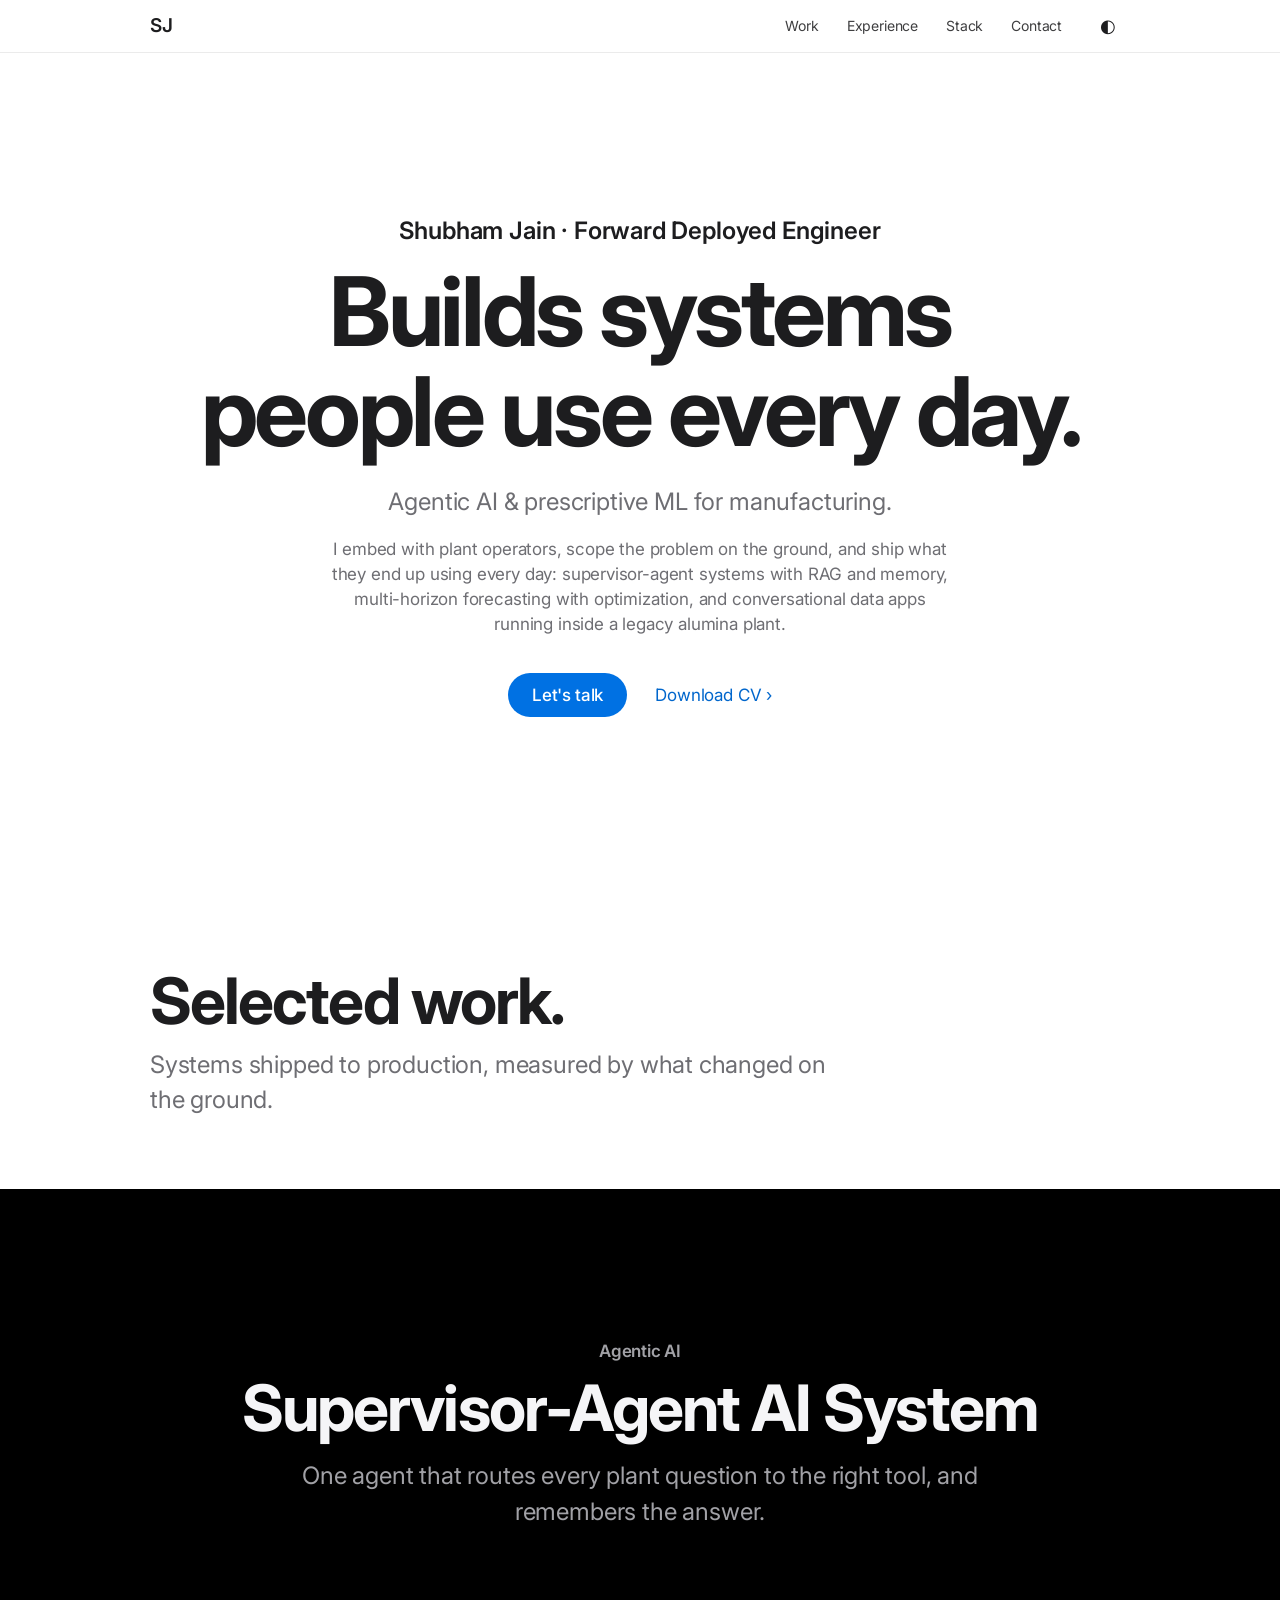
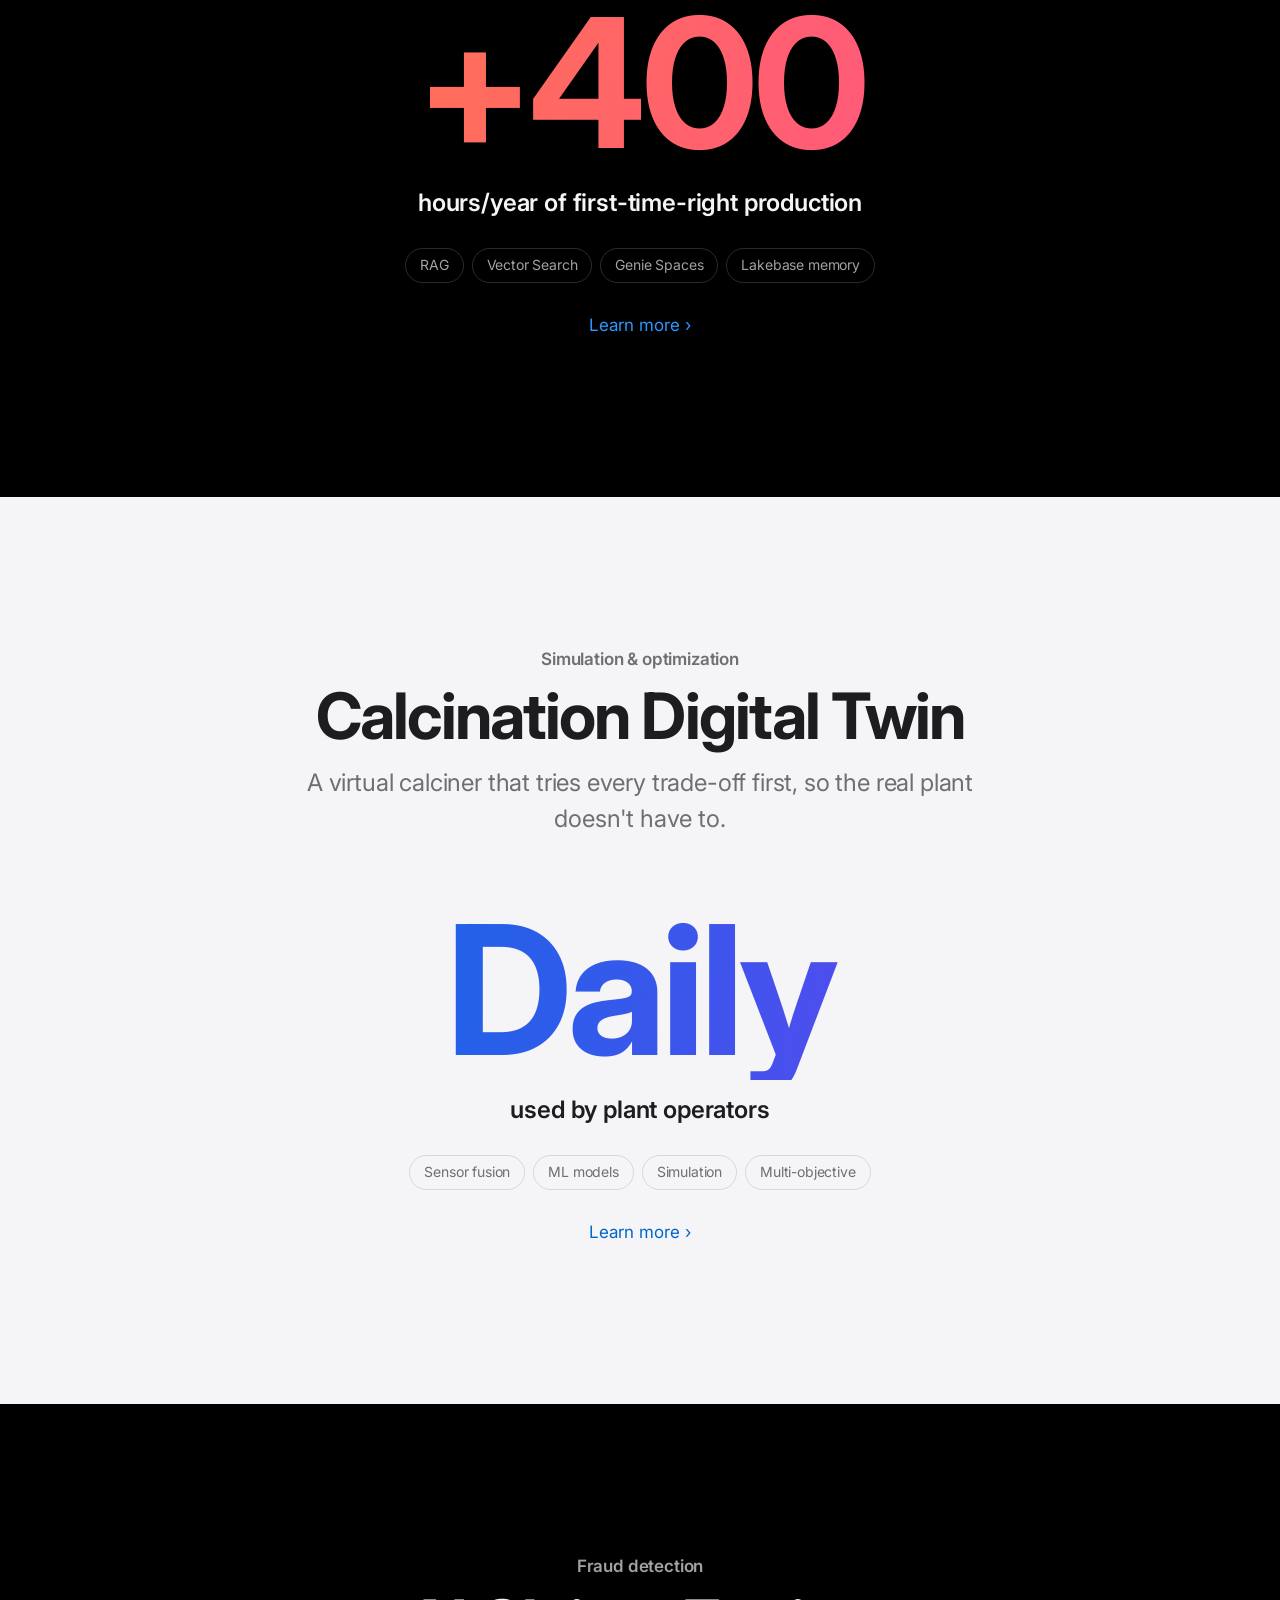
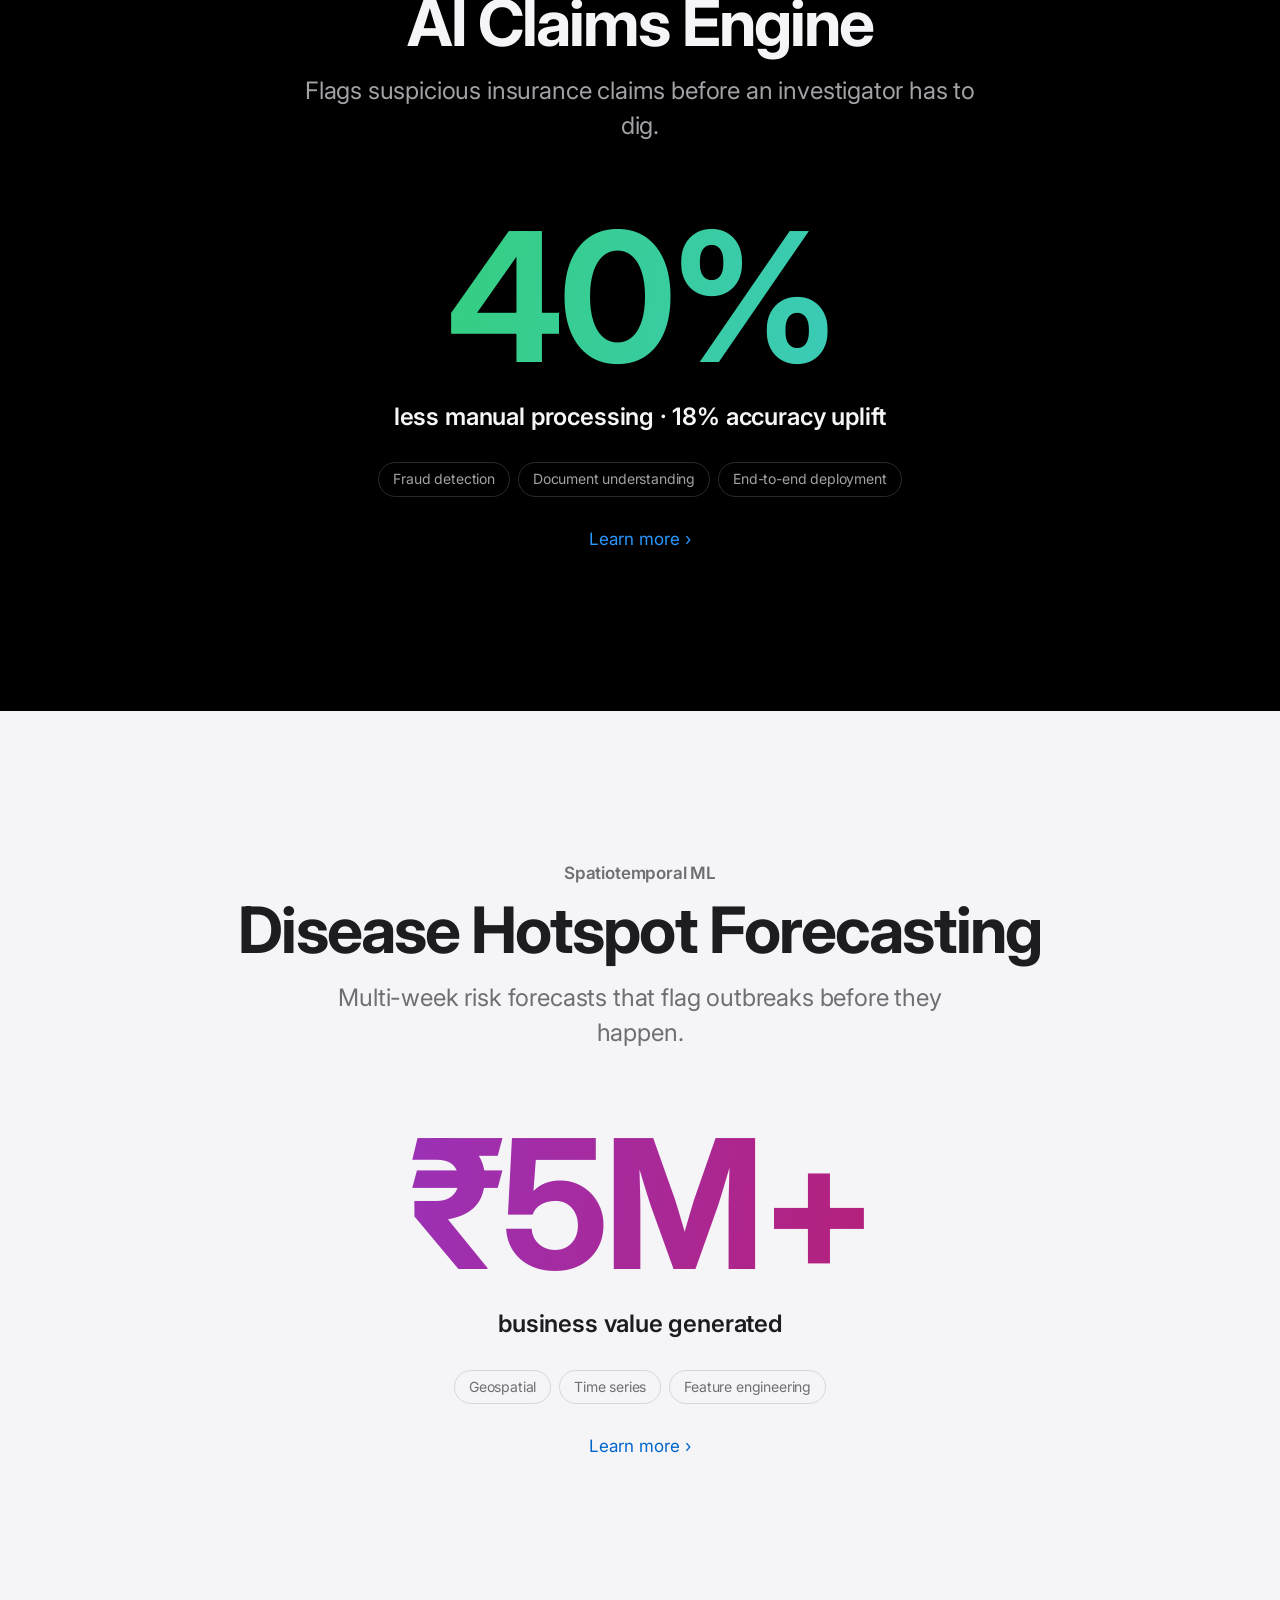
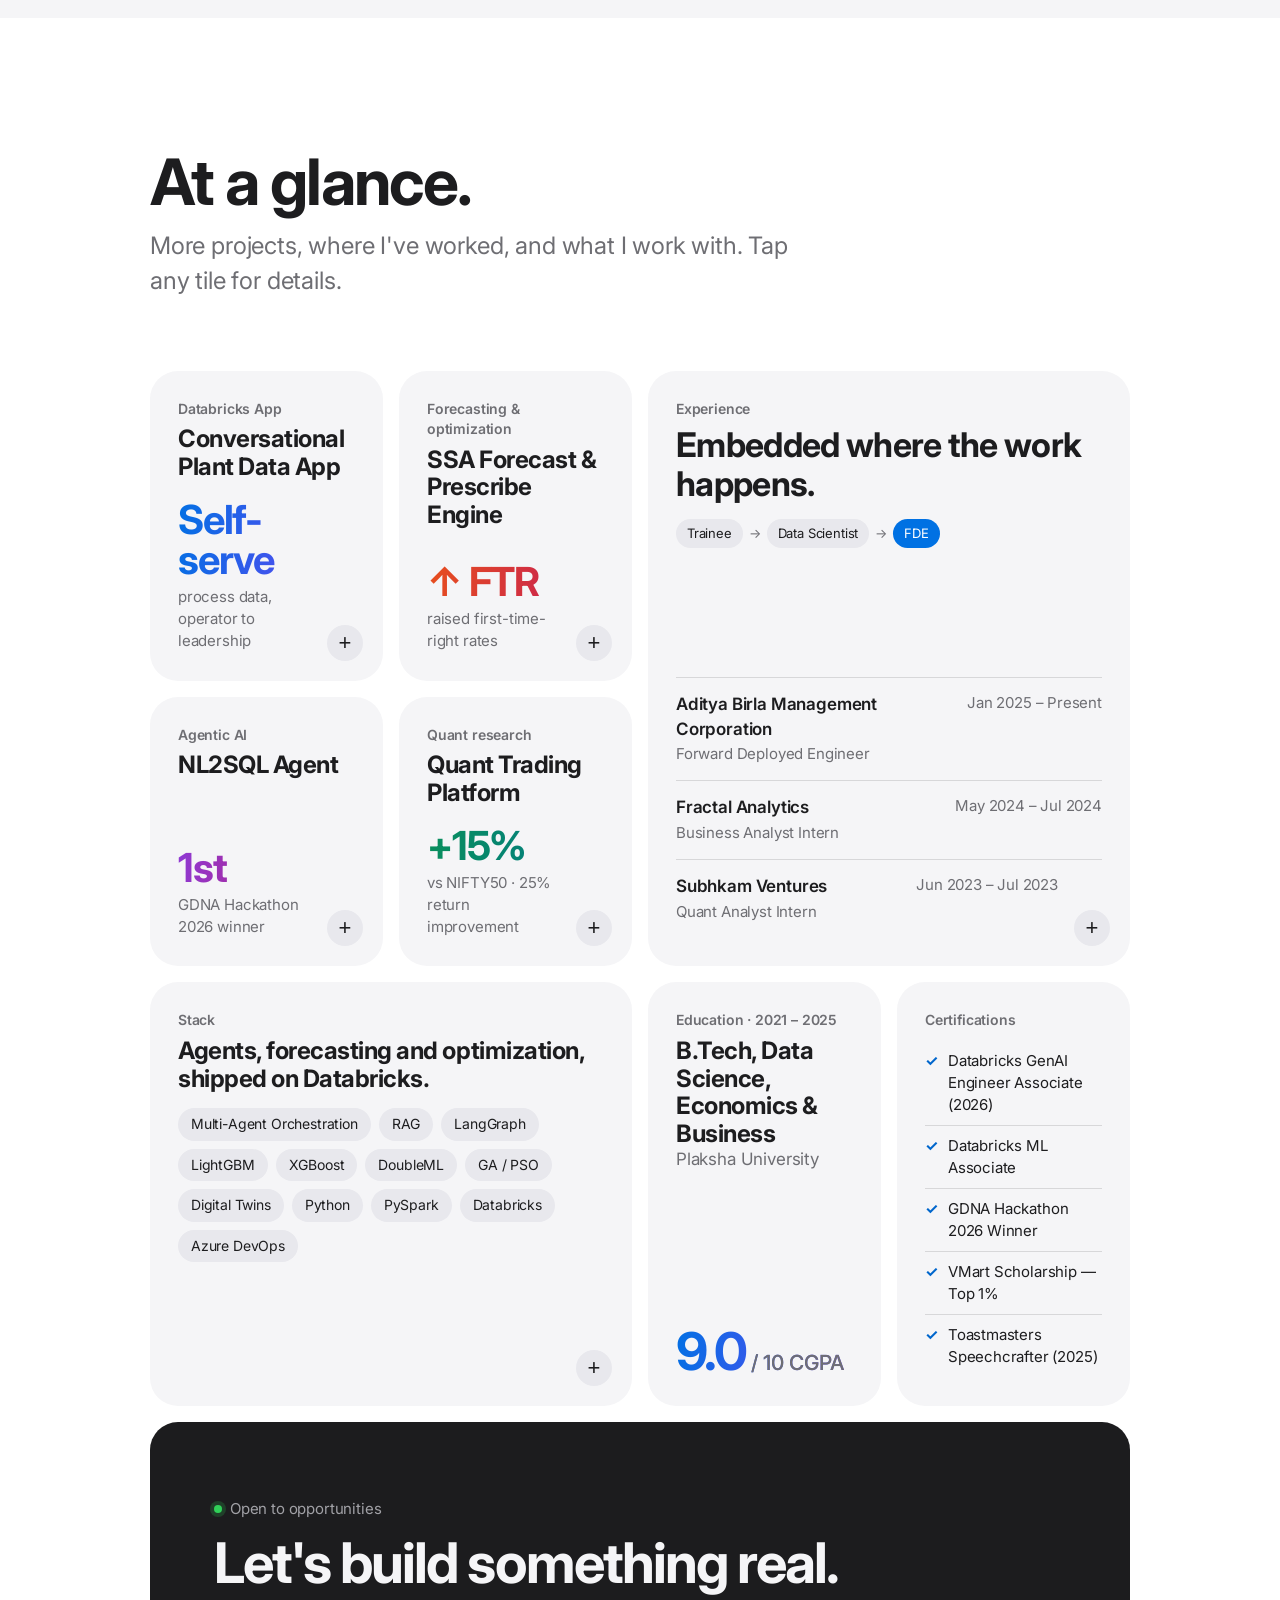
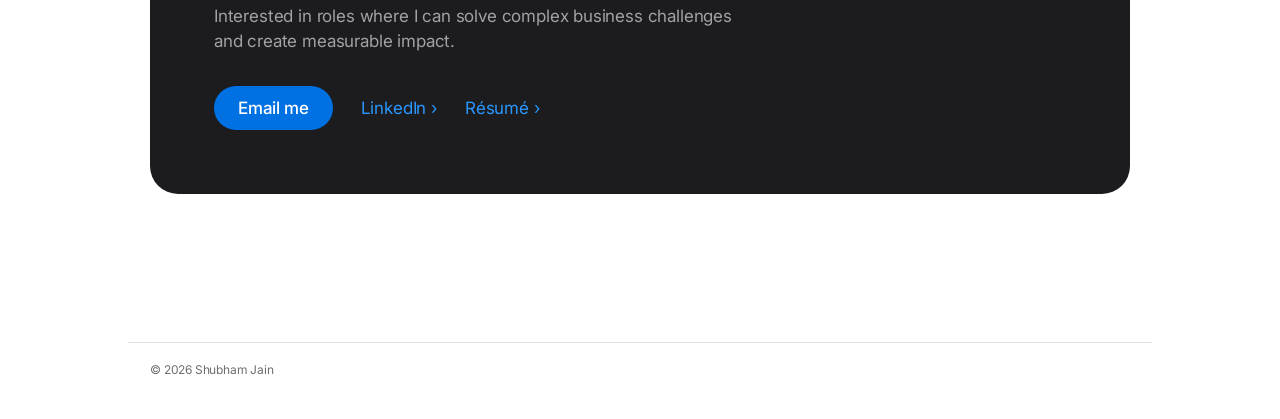
==== commit 7fcdd343: "Remove impact stats strip from the page" ====
--- a/index.html
+++ b/index.html
@@ -78,17 +78,6 @@
             <div class="actions center reveal">
                 <a class="btn" href="#contact">Let's talk</a>
                 <a class="link" id="cvLink" href="resume.pdf" download="Shubham_Jain_Resume.pdf">Download CV ›</a>
-            </div>
-        </div>
-    </section>
-
-    <section class="stats alt" aria-label="Impact by the numbers">
-        <div class="wrap">
-            <div class="stats-grid" id="stats">
-                <div class="stat reveal"><div class="fig g1"><span aria-hidden="true" data-count="400" data-pre="+" data-suf="">+400</span><span class="sr-only">+400</span></div><p>hrs/year of first-time-right production</p></div>
-                <div class="stat reveal"><div class="fig g2"><span aria-hidden="true" data-count="40" data-pre="" data-suf="%">40%</span><span class="sr-only">40%</span></div><p>less manual processing time</p></div>
-                <div class="stat reveal"><div class="fig g3"><span aria-hidden="true" data-count="18" data-pre="+" data-suf="%">+18%</span><span class="sr-only">+18%</span></div><p>detection accuracy</p></div>
-                <div class="stat reveal"><div class="fig g4"><span aria-hidden="true" data-count="5" data-pre="₹" data-suf="M+">₹5M+</span><span class="sr-only">₹5M+</span></div><p>business value generated</p></div>
             </div>
         </div>
     </section>
--- a/css/styles.css
+++ b/css/styles.css
@@ -143,12 +143,6 @@
 .hero h1 { font-size: clamp(48px, 8.4vw, 96px); line-height: 1.04; letter-spacing: -0.035em; font-weight: 700; }
 .hero .tagline { font-size: clamp(19px, 2.2vw, 24px); color: var(--text-2); margin: 22px auto 0; max-width: 720px; }
 .hero .pitch { color: var(--text-2); max-width: 620px; margin: 18px auto 36px; }
-
-/* ---------- Story: stats ---------- */
-.stats { padding: clamp(64px, 9vw, 100px) 0; }
-.stats-grid { display: grid; grid-template-columns: repeat(4, 1fr); gap: 40px 24px; text-align: center; }
-.stat .fig { font-size: clamp(44px, 6vw, 64px); }
-.stat p { color: var(--text-2); margin-top: 10px; }
 
 /* ---------- Section headings ---------- */
 .section-head { padding-block: clamp(80px, 11vw, 130px) clamp(48px, 6vw, 72px); }
@@ -289,7 +283,6 @@
 
 /* ---------- Responsive ---------- */
 @media (max-width: 1068px) {
-    .stats-grid { grid-template-columns: repeat(2, 1fr); }
     .bento { grid-template-columns: repeat(2, 1fr); }
     .w4 { grid-column: span 2; }
 }
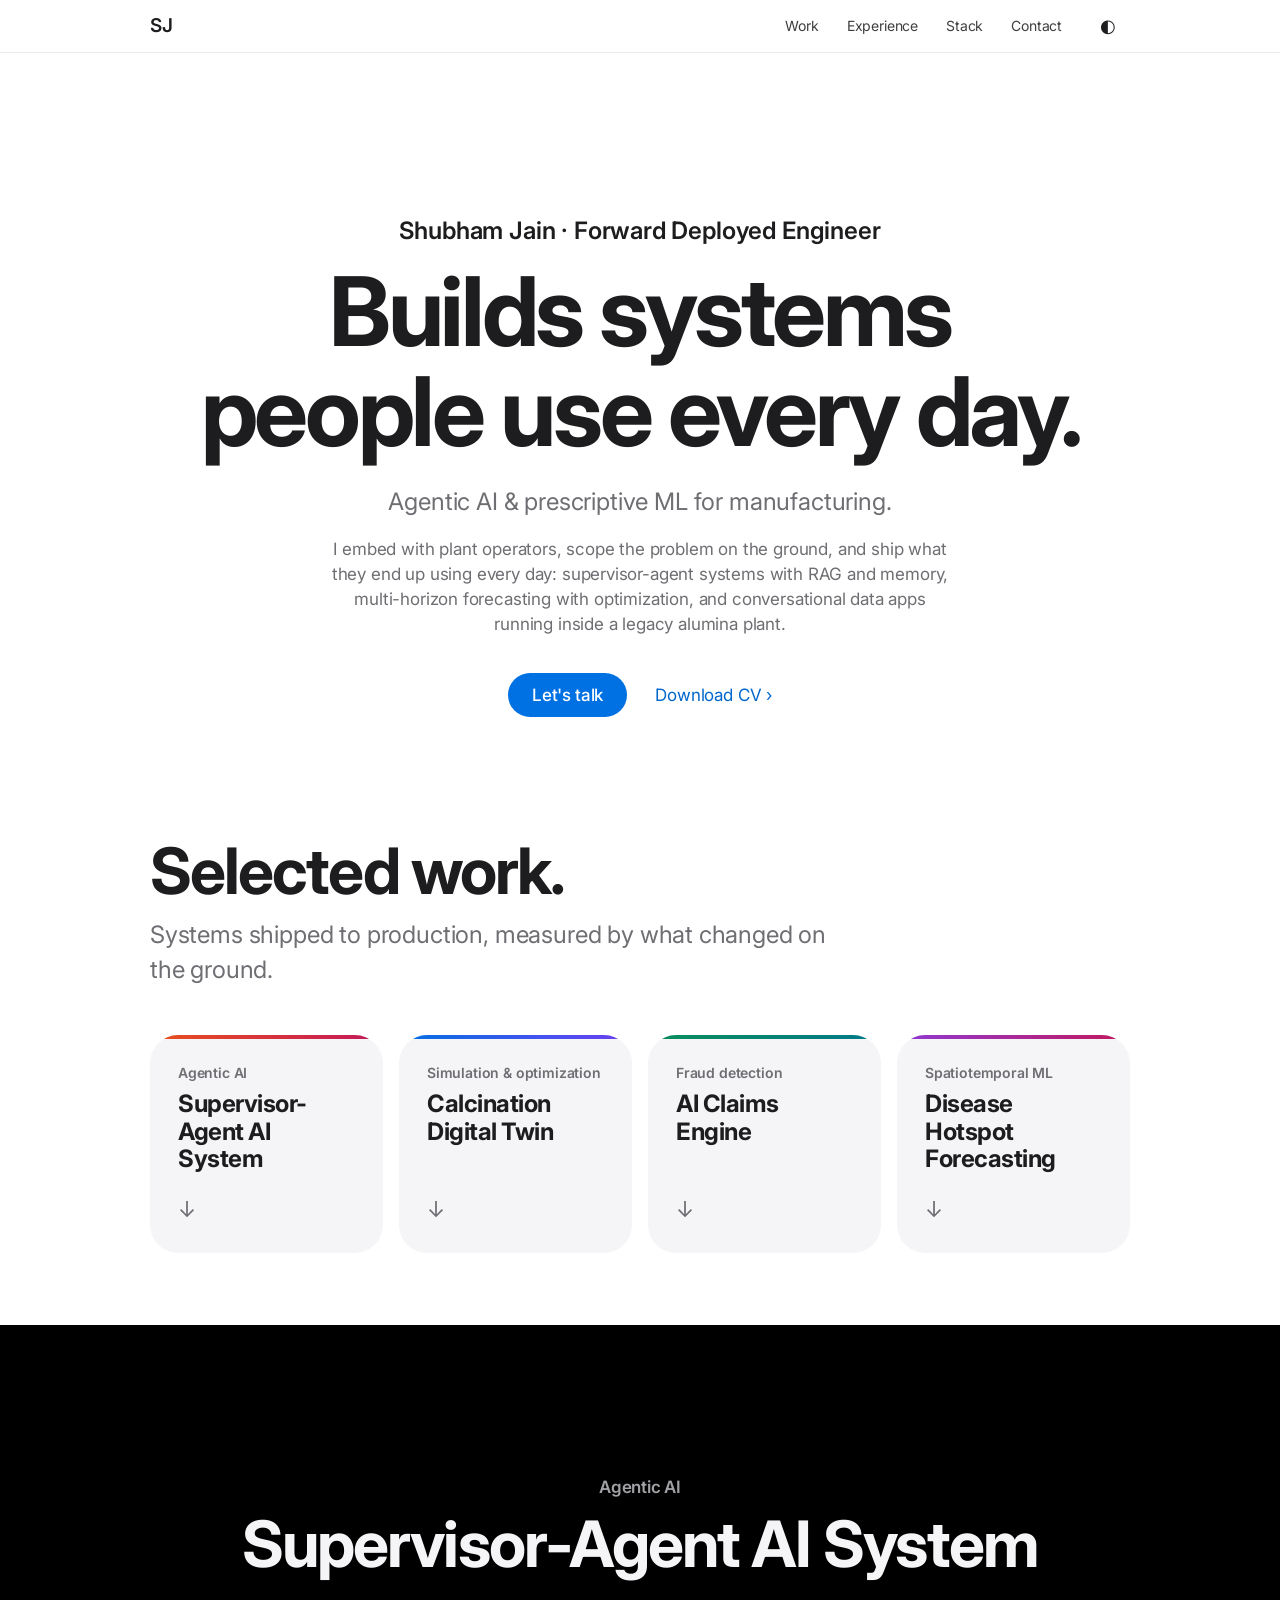
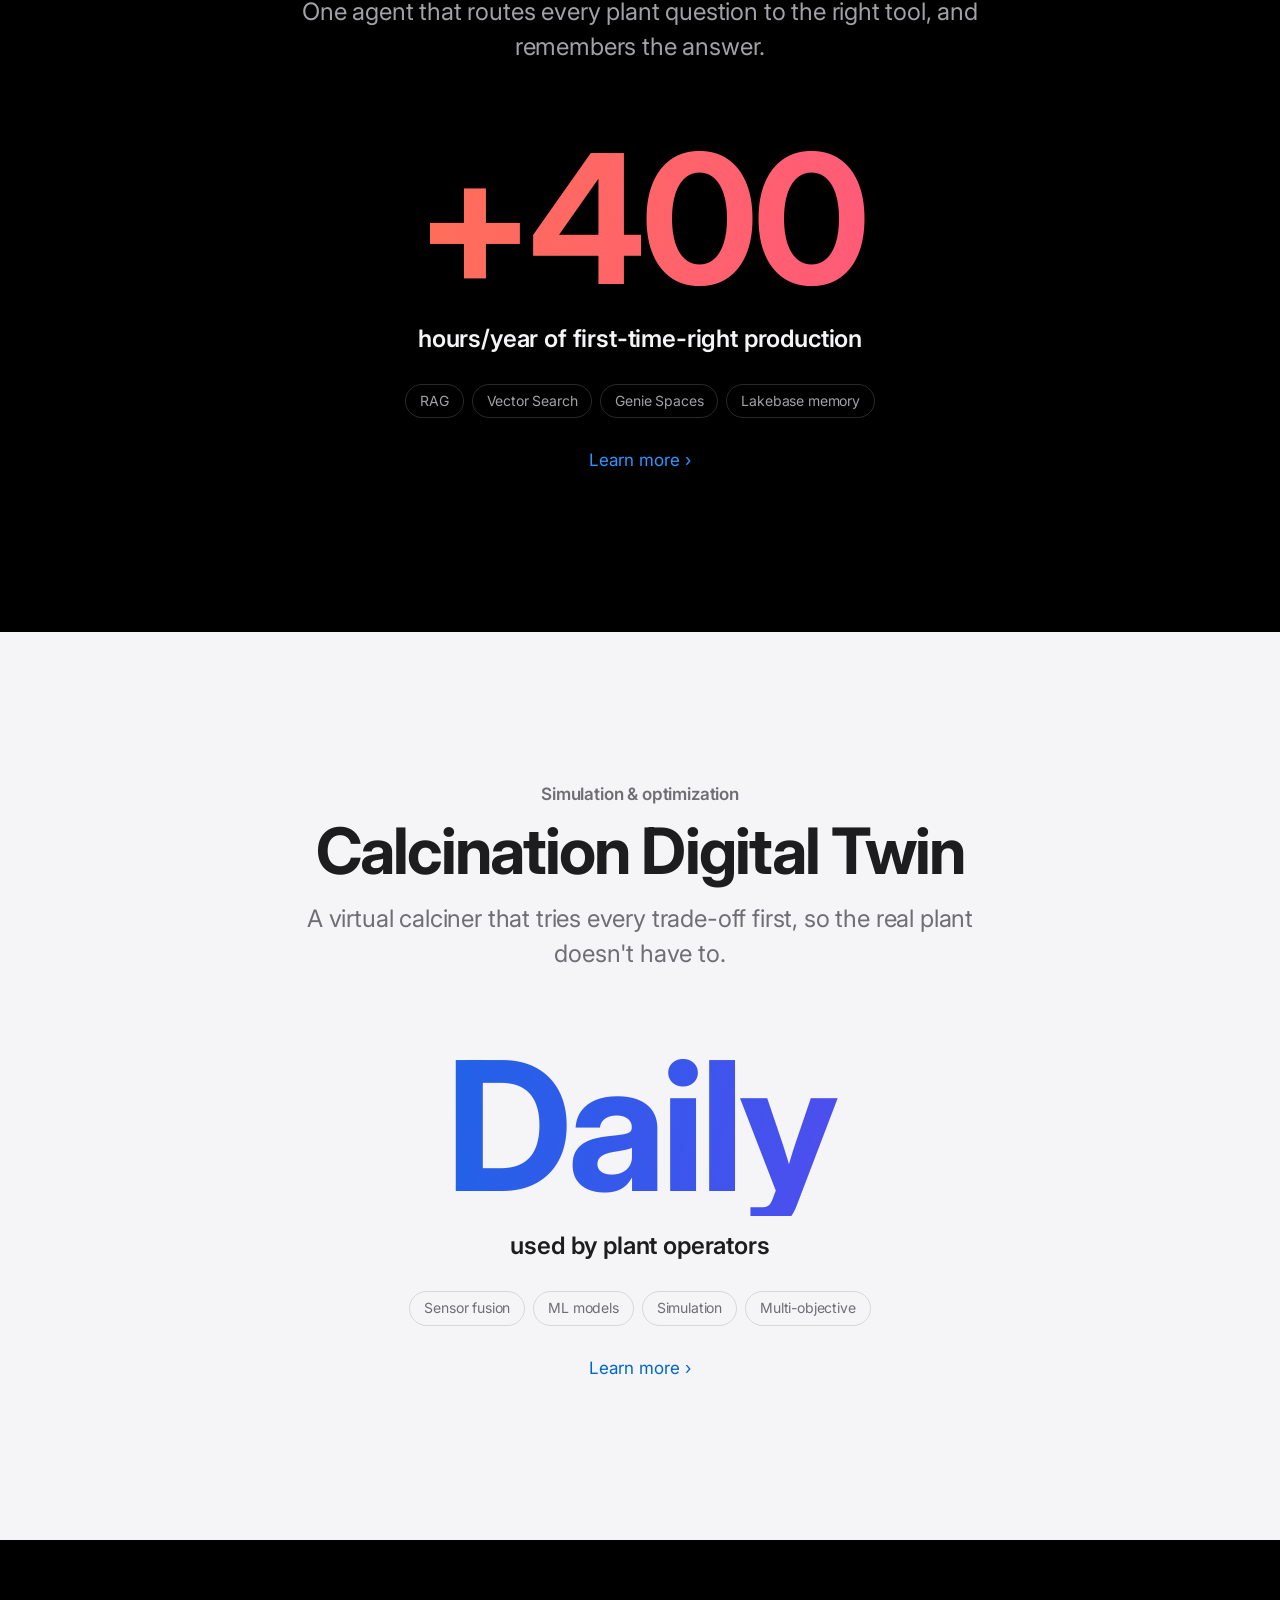
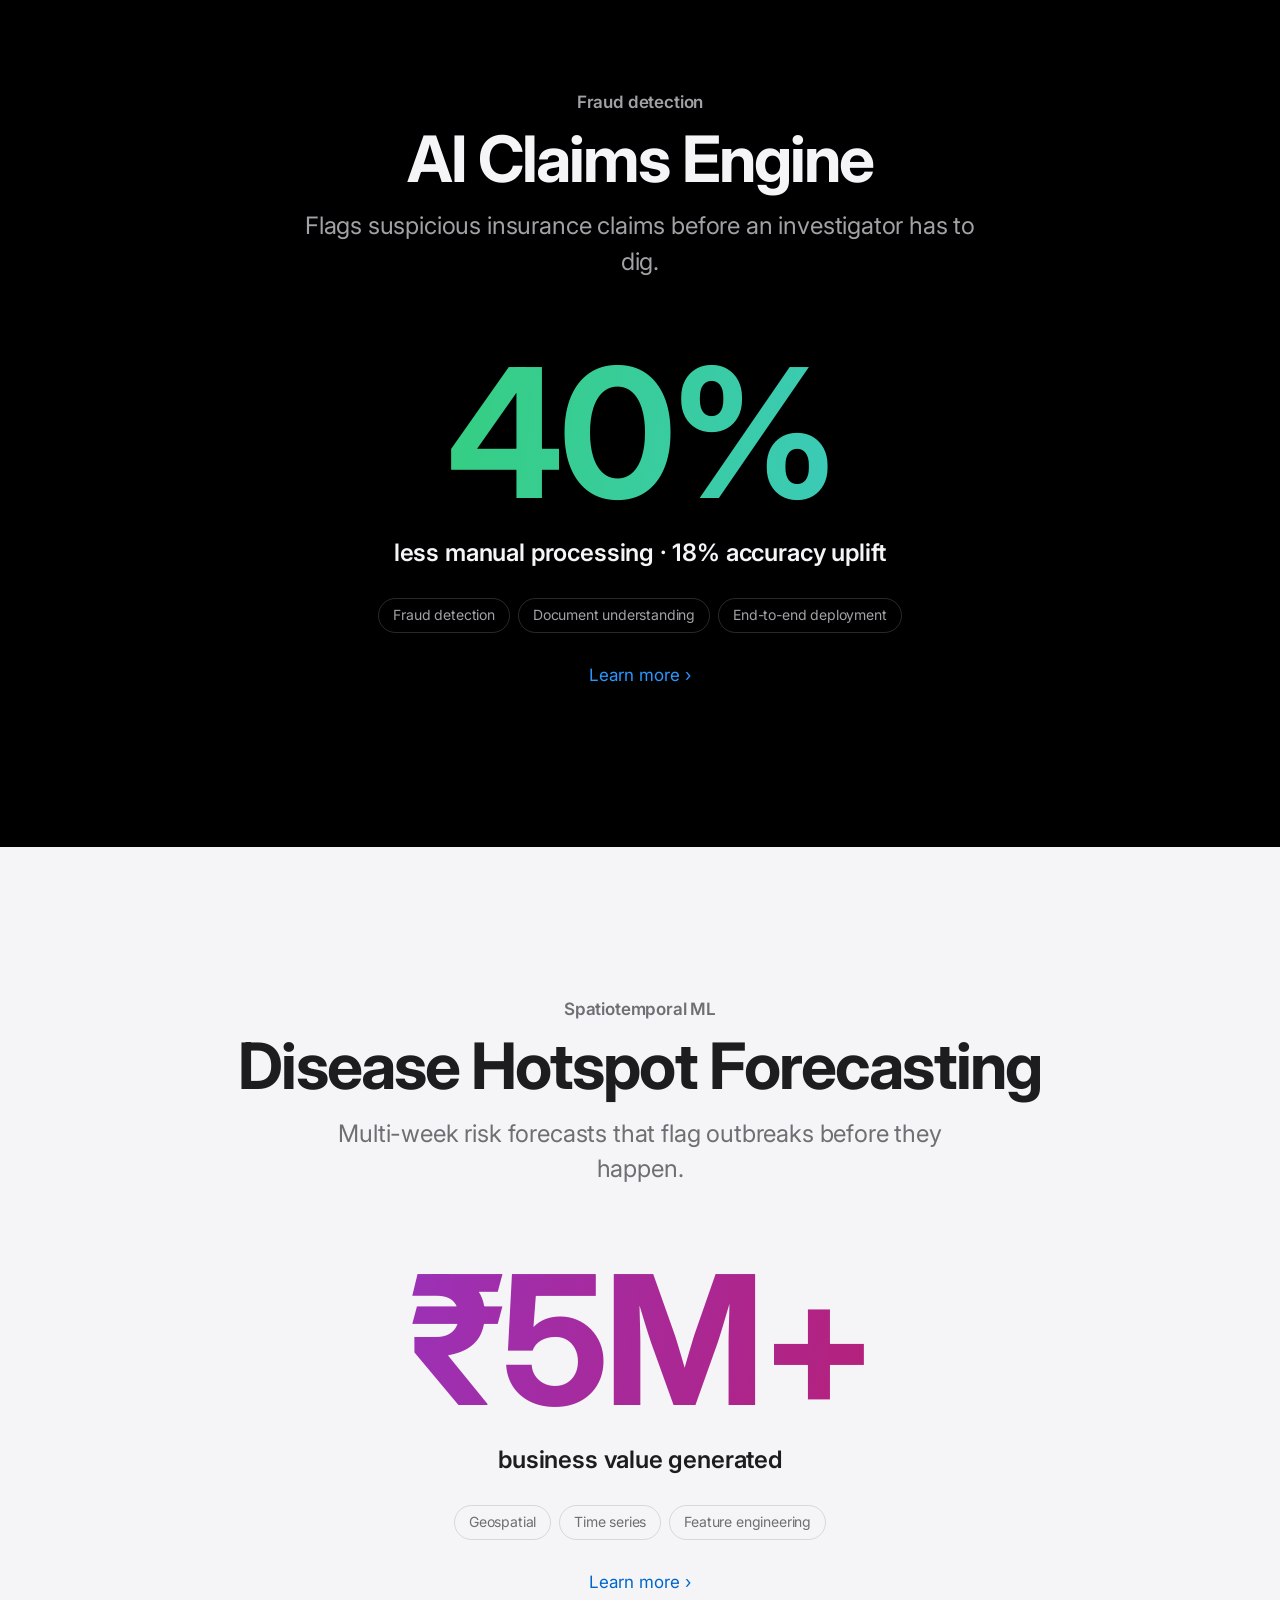
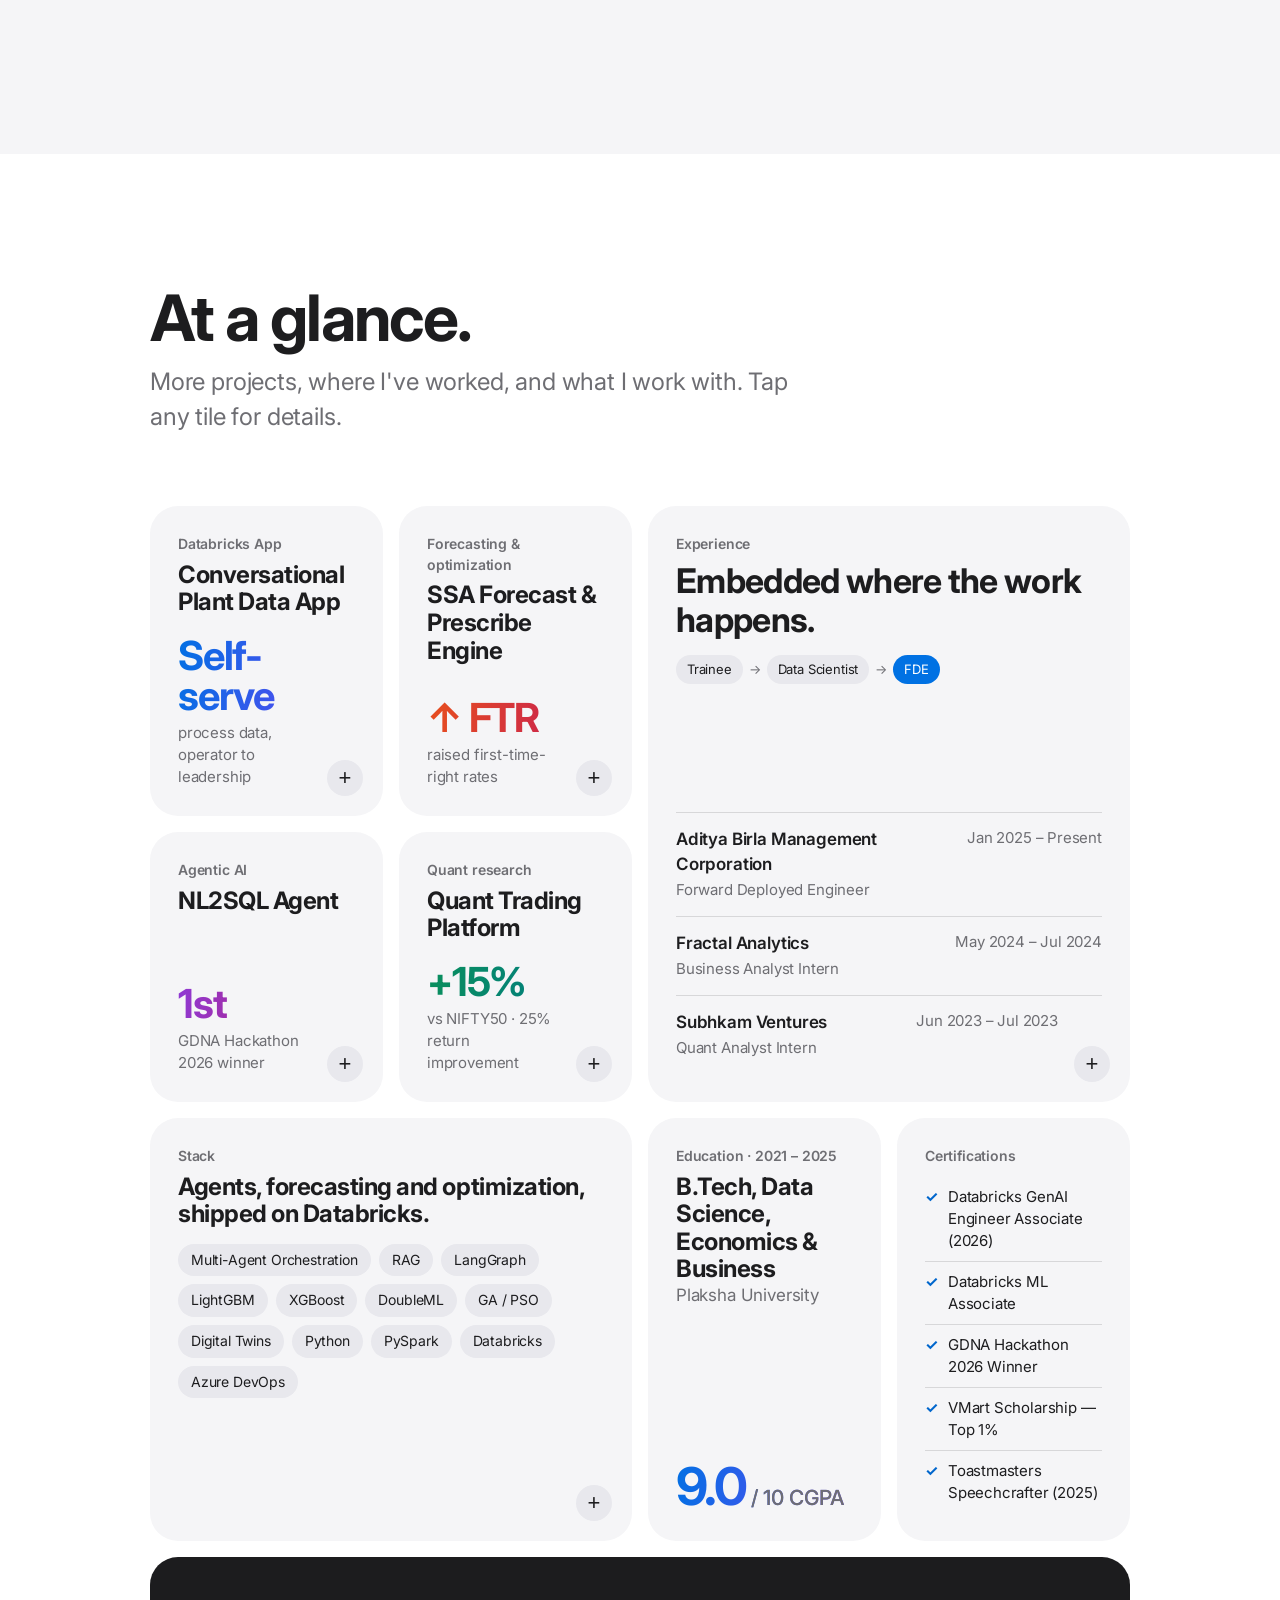
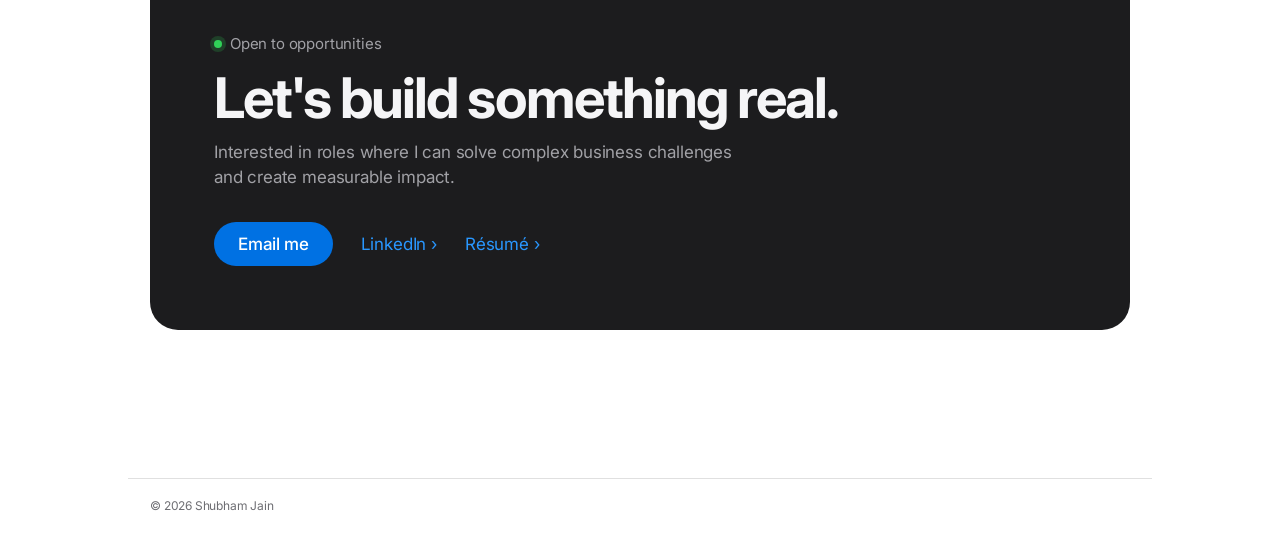
==== commit 4ac6e0af: "Add work index cards and fix tile hover lift - Four compact cards under 'Selected work' jump to each" ====
--- a/index.html
+++ b/index.html
@@ -86,9 +86,15 @@
         <div class="wrap section-head">
             <h2 class="section-title reveal">Selected work.</h2>
             <p class="section-sub reveal">Systems shipped to production, measured by what changed on the ground.</p>
+            <nav class="work-index reveal" aria-label="Featured projects">
+                <a class="tile index-card g1" href="#supervisor-agent"><p class="kicker">Agentic AI</p><h3>Supervisor-Agent AI System</h3><span class="index-arrow" aria-hidden="true">↓</span></a>
+                <a class="tile index-card g2" href="#digital-twin"><p class="kicker">Simulation &amp; optimization</p><h3>Calcination Digital Twin</h3><span class="index-arrow" aria-hidden="true">↓</span></a>
+                <a class="tile index-card g3" href="#claims-engine"><p class="kicker">Fraud detection</p><h3>AI Claims Engine</h3><span class="index-arrow" aria-hidden="true">↓</span></a>
+                <a class="tile index-card g4" href="#hotspot-forecasting"><p class="kicker">Spatiotemporal ML</p><h3>Disease Hotspot Forecasting</h3><span class="index-arrow" aria-hidden="true">↓</span></a>
+            </nav>
         </div>
         <div id="bands">
-            <article class="band on-dark">
+            <article class="band on-dark" id="supervisor-agent">
                 <div class="wrap">
                     <p class="kicker reveal">Agentic AI</p>
                     <h3 class="reveal">Supervisor-Agent AI System</h3>
@@ -98,7 +104,7 @@
                     <button class="link" type="button" data-open="project:0" aria-haspopup="dialog">Learn more ›</button>
                 </div>
             </article>
-            <article class="band alt">
+            <article class="band alt" id="digital-twin">
                 <div class="wrap">
                     <p class="kicker reveal">Simulation &amp; optimization</p>
                     <h3 class="reveal">Calcination Digital Twin</h3>
@@ -108,7 +114,7 @@
                     <button class="link" type="button" data-open="project:1" aria-haspopup="dialog">Learn more ›</button>
                 </div>
             </article>
-            <article class="band on-dark">
+            <article class="band on-dark" id="claims-engine">
                 <div class="wrap">
                     <p class="kicker reveal">Fraud detection</p>
                     <h3 class="reveal">AI Claims Engine</h3>
@@ -118,7 +124,7 @@
                     <button class="link" type="button" data-open="project:2" aria-haspopup="dialog">Learn more ›</button>
                 </div>
             </article>
-            <article class="band alt">
+            <article class="band alt" id="hotspot-forecasting">
                 <div class="wrap">
                     <p class="kicker reveal">Spatiotemporal ML</p>
                     <h3 class="reveal">Disease Hotspot Forecasting</h3>
--- a/css/styles.css
+++ b/css/styles.css
@@ -159,6 +159,20 @@
 .tags { display: flex; flex-wrap: wrap; justify-content: center; gap: 8px; margin-top: 28px; }
 .tag { font-size: 14px; padding: 6px 14px; border-radius: 980px; border: 1px solid var(--hair); color: var(--text-2); }
 .band .link { margin-top: 20px; }
+
+/* ---------- Work index: jump links to the featured bands ---------- */
+#work .section-head { padding-top: 0; }
+.work-index { display: grid; grid-template-columns: repeat(4, 1fr); gap: 16px; margin-top: clamp(32px, 5vw, 48px); }
+.tile.index-card { min-height: 170px; color: var(--text); }
+.tile.index-card:hover { text-decoration: none; transform: translateY(-4px); box-shadow: var(--lift); }
+.tile.index-card:focus-visible { outline: 3px solid var(--accent); outline-offset: 3px; }
+.index-card::before { content: ""; position: absolute; inset: 0 0 auto; height: 4px; }
+.index-card.g1::before { background: var(--g1); }
+.index-card.g2::before { background: var(--g2); }
+.index-card.g3::before { background: var(--g3); }
+.index-card.g4::before { background: var(--g4); }
+.index-arrow { margin-top: auto; padding-top: 20px; font-size: 22px; color: var(--text-2); transition: transform 0.35s ease; }
+.index-card:hover .index-arrow { transform: translateY(4px); }
 
 /* ---------- Bento body ---------- */
 .bento {
@@ -271,11 +285,11 @@
 html:not(.js) [data-open], html:not(.js) .nav-actions { display: none; }
 
 /* ---------- Motion ---------- */
-.js .reveal { opacity: 0; transform: translateY(24px); transition: opacity 0.8s ease, transform 0.8s cubic-bezier(0.2, 0.7, 0.2, 1); }
-.js .reveal.in { opacity: 1; transform: none; }
+:where(.js) .reveal { opacity: 0; transform: translateY(24px); transition: opacity 0.8s ease, transform 0.8s cubic-bezier(0.2, 0.7, 0.2, 1); }
+:where(.js) .reveal.in { opacity: 1; transform: none; }
 @media (prefers-reduced-motion: reduce) {
     html { scroll-behavior: auto; }
-    .js .reveal { opacity: 1; transform: none; transition: none; }
+    :where(.js) .reveal { opacity: 1; transform: none; transition: none; }
     .tile, .tile-open { transition: none; }
     .tile.openable:hover, .tile.openable:hover .tile-open { transform: none; }
     dialog.sheet[open] { animation: none; }
@@ -283,7 +297,7 @@
 
 /* ---------- Responsive ---------- */
 @media (max-width: 1068px) {
-    .bento { grid-template-columns: repeat(2, 1fr); }
+    .bento, .work-index { grid-template-columns: repeat(2, 1fr); }
     .w4 { grid-column: span 2; }
 }
 @media (max-width: 734px) {
@@ -298,6 +312,9 @@
     .actions .btn { width: 100%; }
 
     .bento { grid-template-columns: 1fr; grid-auto-rows: auto; gap: 12px; }
+    .work-index { gap: 12px; }
+    .tile.index-card { min-height: 150px; }
+    .index-card h3 { font-size: 19px; }
     .w2, .w4 { grid-column: span 1; }
     .h2 { grid-row: span 1; }
     .tile { padding: 24px; min-height: 180px; }
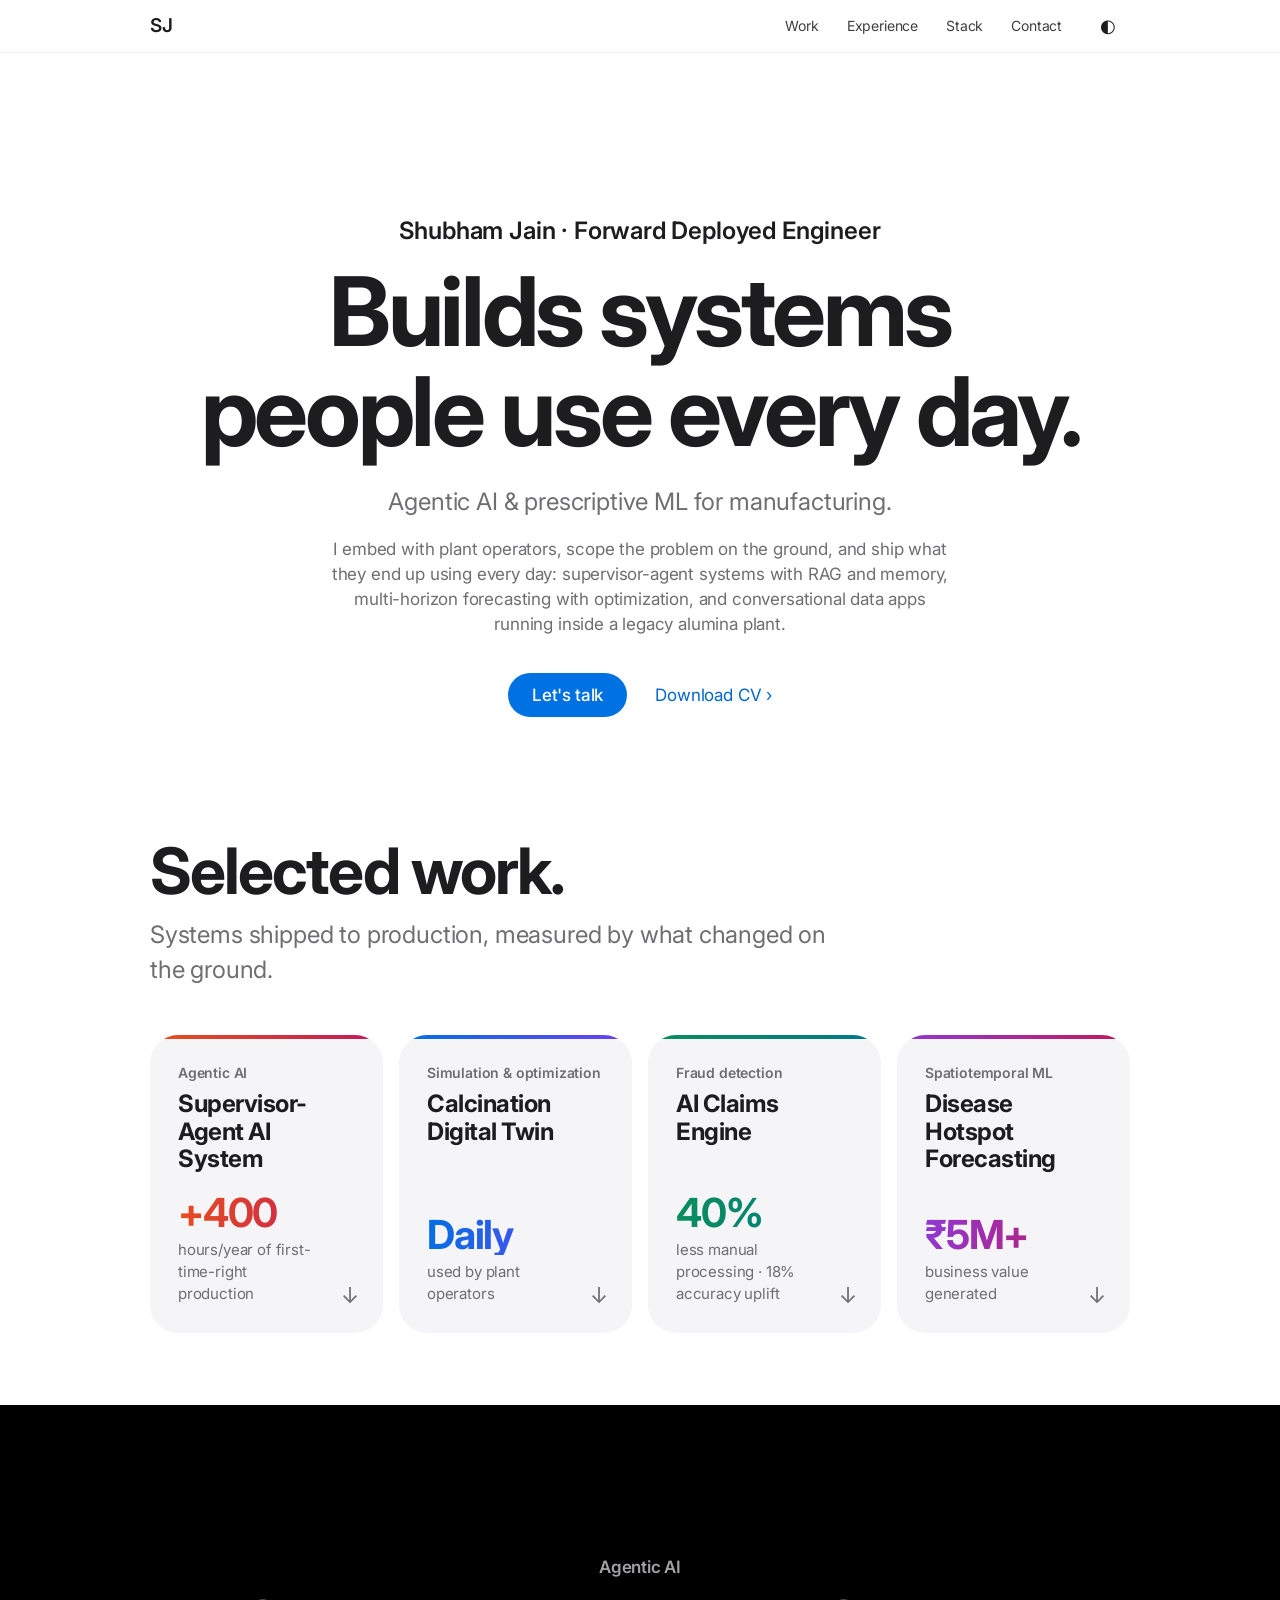
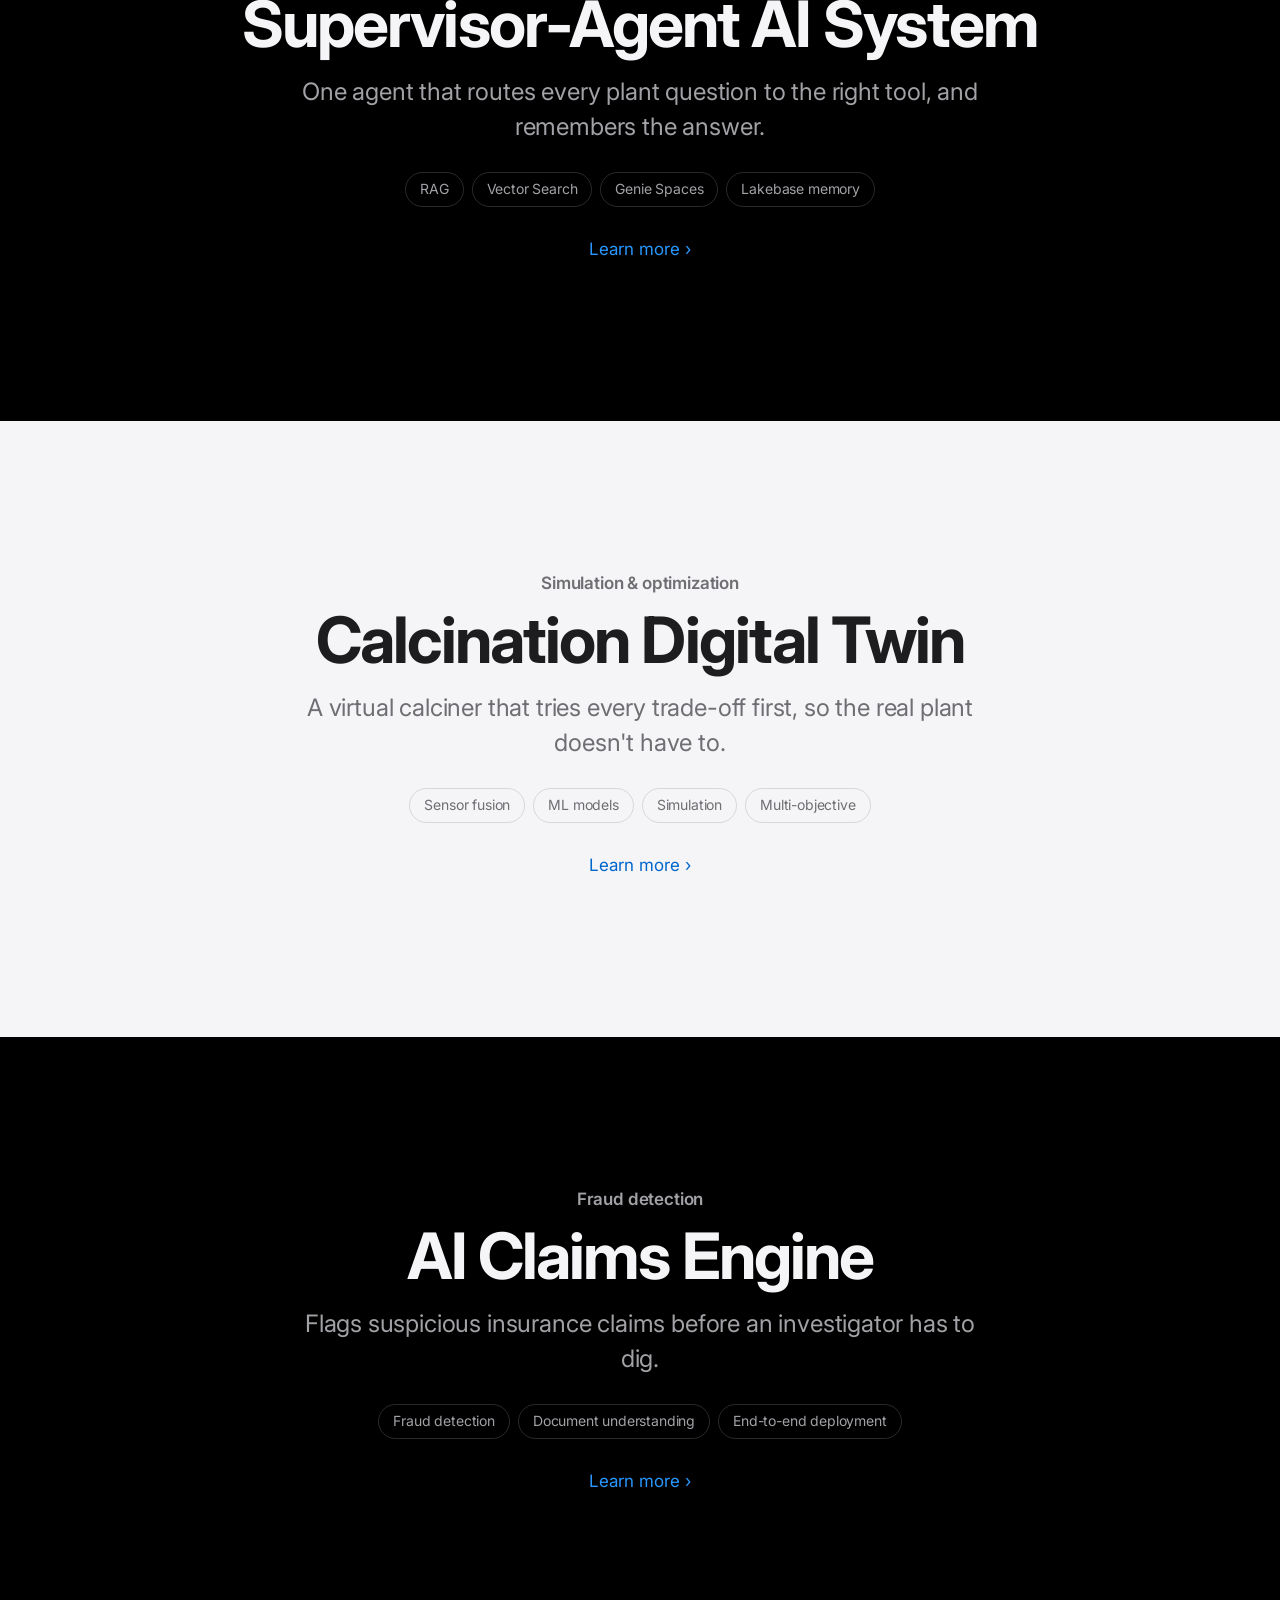
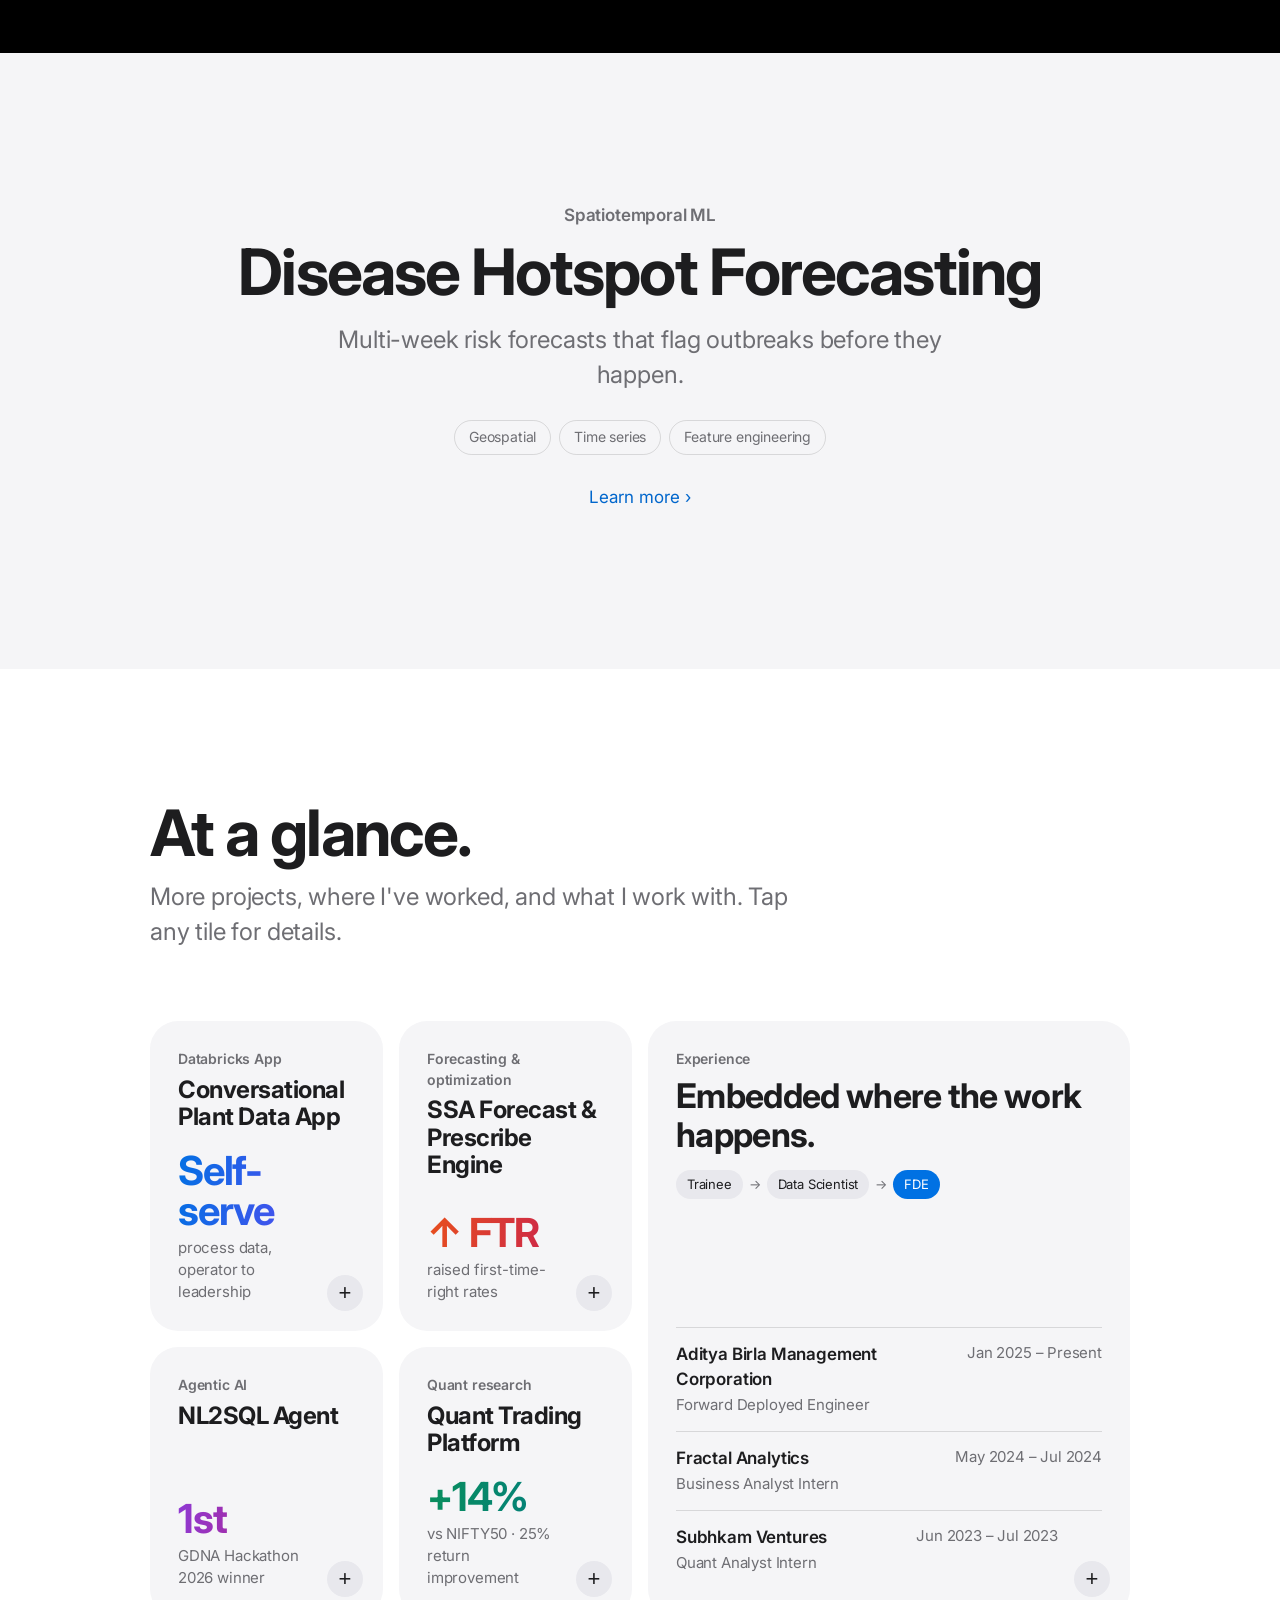
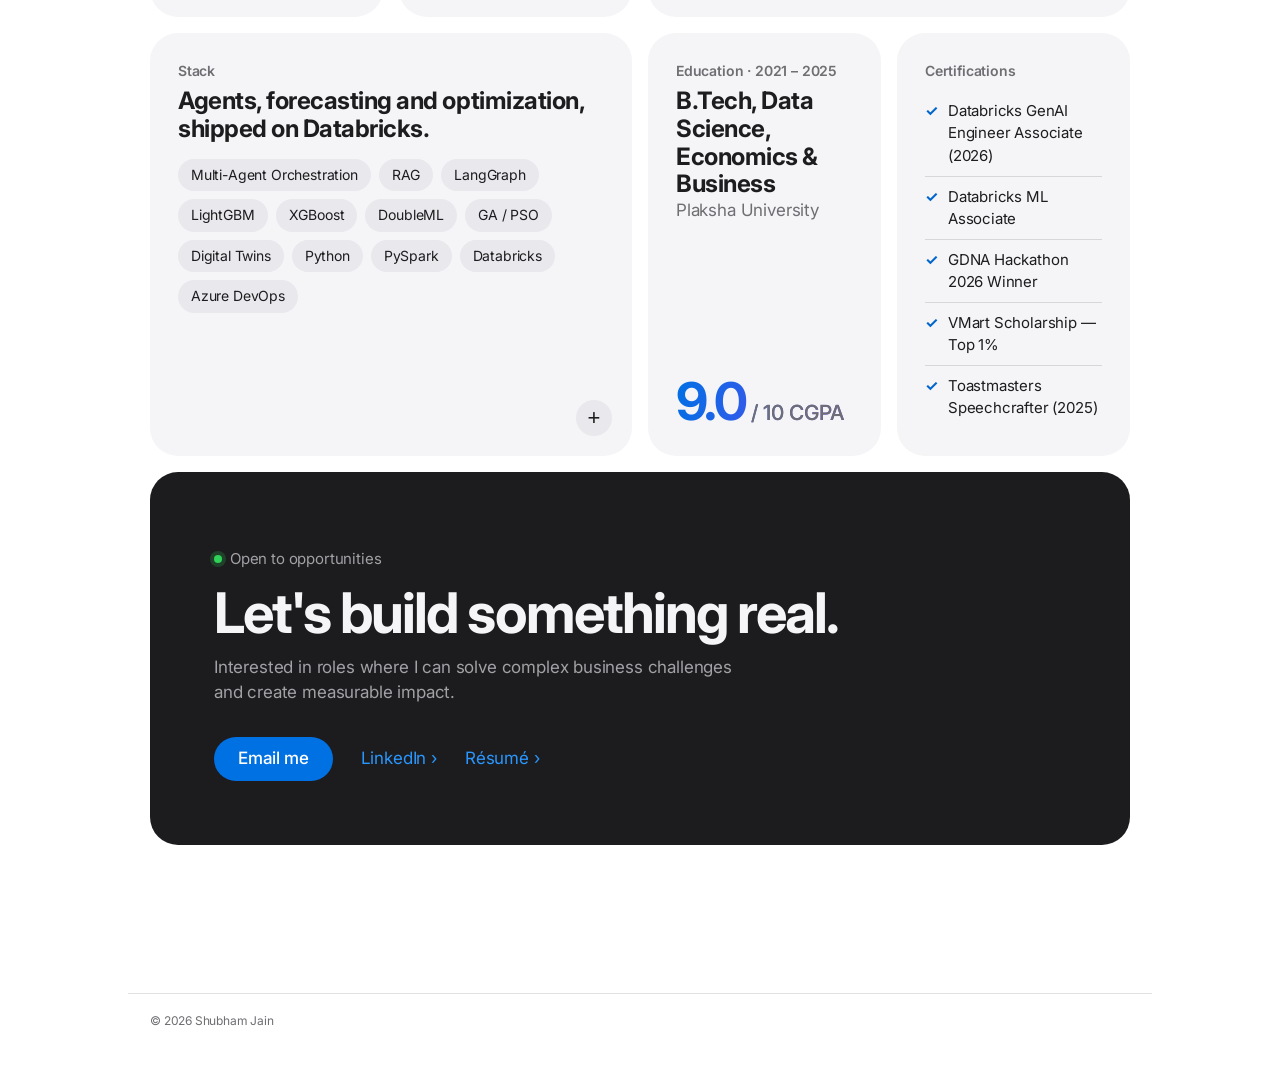
==== commit b8bc6dd6: "Show project impact figures in the work index cards Move each featured project's headline figure out" ====
--- a/index.html
+++ b/index.html
@@ -87,10 +87,10 @@
             <h2 class="section-title reveal">Selected work.</h2>
             <p class="section-sub reveal">Systems shipped to production, measured by what changed on the ground.</p>
             <nav class="work-index reveal" aria-label="Featured projects">
-                <a class="tile index-card g1" href="#supervisor-agent"><p class="kicker">Agentic AI</p><h3>Supervisor-Agent AI System</h3><span class="index-arrow" aria-hidden="true">↓</span></a>
-                <a class="tile index-card g2" href="#digital-twin"><p class="kicker">Simulation &amp; optimization</p><h3>Calcination Digital Twin</h3><span class="index-arrow" aria-hidden="true">↓</span></a>
-                <a class="tile index-card g3" href="#claims-engine"><p class="kicker">Fraud detection</p><h3>AI Claims Engine</h3><span class="index-arrow" aria-hidden="true">↓</span></a>
-                <a class="tile index-card g4" href="#hotspot-forecasting"><p class="kicker">Spatiotemporal ML</p><h3>Disease Hotspot Forecasting</h3><span class="index-arrow" aria-hidden="true">↓</span></a>
+                <a class="tile index-card g1" href="#supervisor-agent"><p class="kicker">Agentic AI</p><h3>Supervisor-Agent AI System</h3><div class="grow"><div class="fig g1"><span aria-hidden="true" data-count="400" data-pre="+" data-suf="">+400</span><span class="sr-only">+400</span></div><p class="fig-label">hours/year of first-time-right production</p></div><span class="index-arrow" aria-hidden="true">↓</span></a>
+                <a class="tile index-card g2" href="#digital-twin"><p class="kicker">Simulation &amp; optimization</p><h3>Calcination Digital Twin</h3><div class="grow"><div class="fig g2">Daily</div><p class="fig-label">used by plant operators</p></div><span class="index-arrow" aria-hidden="true">↓</span></a>
+                <a class="tile index-card g3" href="#claims-engine"><p class="kicker">Fraud detection</p><h3>AI Claims Engine</h3><div class="grow"><div class="fig g3"><span aria-hidden="true" data-count="40" data-pre="" data-suf="%">40%</span><span class="sr-only">40%</span></div><p class="fig-label">less manual processing · 18% accuracy uplift</p></div><span class="index-arrow" aria-hidden="true">↓</span></a>
+                <a class="tile index-card g4" href="#hotspot-forecasting"><p class="kicker">Spatiotemporal ML</p><h3>Disease Hotspot Forecasting</h3><div class="grow"><div class="fig g4"><span aria-hidden="true" data-count="5" data-pre="₹" data-suf="M+">₹5M+</span><span class="sr-only">₹5M+</span></div><p class="fig-label">business value generated</p></div><span class="index-arrow" aria-hidden="true">↓</span></a>
             </nav>
         </div>
         <div id="bands">
@@ -99,7 +99,6 @@
                     <p class="kicker reveal">Agentic AI</p>
                     <h3 class="reveal">Supervisor-Agent AI System</h3>
                     <p class="summary reveal">One agent that routes every plant question to the right tool, and remembers the answer.</p>
-                    <div class="reveal"><div class="fig g1"><span aria-hidden="true" data-count="400" data-pre="+" data-suf="">+400</span><span class="sr-only">+400</span></div><p class="fig-label">hours/year of first-time-right production</p></div>
                     <div class="tags reveal"><span class="tag">RAG</span><span class="tag">Vector Search</span><span class="tag">Genie Spaces</span><span class="tag">Lakebase memory</span></div>
                     <button class="link" type="button" data-open="project:0" aria-haspopup="dialog">Learn more ›</button>
                 </div>
@@ -109,7 +108,6 @@
                     <p class="kicker reveal">Simulation &amp; optimization</p>
                     <h3 class="reveal">Calcination Digital Twin</h3>
                     <p class="summary reveal">A virtual calciner that tries every trade-off first, so the real plant doesn't have to.</p>
-                    <div class="reveal"><div class="fig g2">Daily</div><p class="fig-label">used by plant operators</p></div>
                     <div class="tags reveal"><span class="tag">Sensor fusion</span><span class="tag">ML models</span><span class="tag">Simulation</span><span class="tag">Multi-objective</span></div>
                     <button class="link" type="button" data-open="project:1" aria-haspopup="dialog">Learn more ›</button>
                 </div>
@@ -119,7 +117,6 @@
                     <p class="kicker reveal">Fraud detection</p>
                     <h3 class="reveal">AI Claims Engine</h3>
                     <p class="summary reveal">Flags suspicious insurance claims before an investigator has to dig.</p>
-                    <div class="reveal"><div class="fig g3"><span aria-hidden="true" data-count="40" data-pre="" data-suf="%">40%</span><span class="sr-only">40%</span></div><p class="fig-label">less manual processing · 18% accuracy uplift</p></div>
                     <div class="tags reveal"><span class="tag">Fraud detection</span><span class="tag">Document understanding</span><span class="tag">End-to-end deployment</span></div>
                     <button class="link" type="button" data-open="project:2" aria-haspopup="dialog">Learn more ›</button>
                 </div>
@@ -129,7 +126,6 @@
                     <p class="kicker reveal">Spatiotemporal ML</p>
                     <h3 class="reveal">Disease Hotspot Forecasting</h3>
                     <p class="summary reveal">Multi-week risk forecasts that flag outbreaks before they happen.</p>
-                    <div class="reveal"><div class="fig g4"><span aria-hidden="true" data-count="5" data-pre="₹" data-suf="M+">₹5M+</span><span class="sr-only">₹5M+</span></div><p class="fig-label">business value generated</p></div>
                     <div class="tags reveal"><span class="tag">Geospatial</span><span class="tag">Time series</span><span class="tag">Feature engineering</span></div>
                     <button class="link" type="button" data-open="project:3" aria-haspopup="dialog">Learn more ›</button>
                 </div>
--- a/css/styles.css
+++ b/css/styles.css
@@ -154,8 +154,6 @@
 .band .kicker { font-size: 17px; font-weight: 600; color: var(--text-2); margin-bottom: 10px; }
 .band h3 { font-size: clamp(40px, 6vw, 64px); letter-spacing: -0.03em; line-height: 1.06; font-weight: 700; }
 .band .summary { font-size: clamp(19px, 2.2vw, 24px); color: var(--text-2); max-width: 680px; margin: 16px auto 0; }
-.band .fig { font-size: clamp(88px, 16vw, 180px); margin-top: clamp(40px, 6vw, 64px); }
-.band .fig-label { font-size: clamp(19px, 2.2vw, 24px); font-weight: 600; margin-top: 12px; }
 .tags { display: flex; flex-wrap: wrap; justify-content: center; gap: 8px; margin-top: 28px; }
 .tag { font-size: 14px; padding: 6px 14px; border-radius: 980px; border: 1px solid var(--hair); color: var(--text-2); }
 .band .link { margin-top: 20px; }
@@ -163,7 +161,8 @@
 /* ---------- Work index: jump links to the featured bands ---------- */
 #work .section-head { padding-top: 0; }
 .work-index { display: grid; grid-template-columns: repeat(4, 1fr); gap: 16px; margin-top: clamp(32px, 5vw, 48px); }
-.tile.index-card { min-height: 170px; color: var(--text); }
+.tile.index-card { min-height: 230px; color: var(--text); }
+.index-card .fig-label { padding-right: 32px; }
 .tile.index-card:hover { text-decoration: none; transform: translateY(-4px); box-shadow: var(--lift); }
 .tile.index-card:focus-visible { outline: 3px solid var(--accent); outline-offset: 3px; }
 .index-card::before { content: ""; position: absolute; inset: 0 0 auto; height: 4px; }
@@ -171,7 +170,7 @@
 .index-card.g2::before { background: var(--g2); }
 .index-card.g3::before { background: var(--g3); }
 .index-card.g4::before { background: var(--g4); }
-.index-arrow { margin-top: auto; padding-top: 20px; font-size: 22px; color: var(--text-2); transition: transform 0.35s ease; }
+.index-arrow { position: absolute; right: 24px; bottom: 22px; font-size: 22px; color: var(--text-2); transition: transform 0.35s ease; }
 .index-card:hover .index-arrow { transform: translateY(4px); }
 
 /* ---------- Bento body ---------- */
@@ -313,7 +312,10 @@
 
     .bento { grid-template-columns: 1fr; grid-auto-rows: auto; gap: 12px; }
     .work-index { gap: 12px; }
-    .tile.index-card { min-height: 150px; }
+    .tile.index-card { min-height: 200px; padding: 20px; }
+    .index-card .fig { font-size: 32px; }
+    .index-arrow { display: none; }
+    .index-card .fig-label { padding-right: 0; font-size: 14px; }
     .index-card h3 { font-size: 19px; }
     .w2, .w4 { grid-column: span 1; }
     .h2 { grid-row: span 1; }
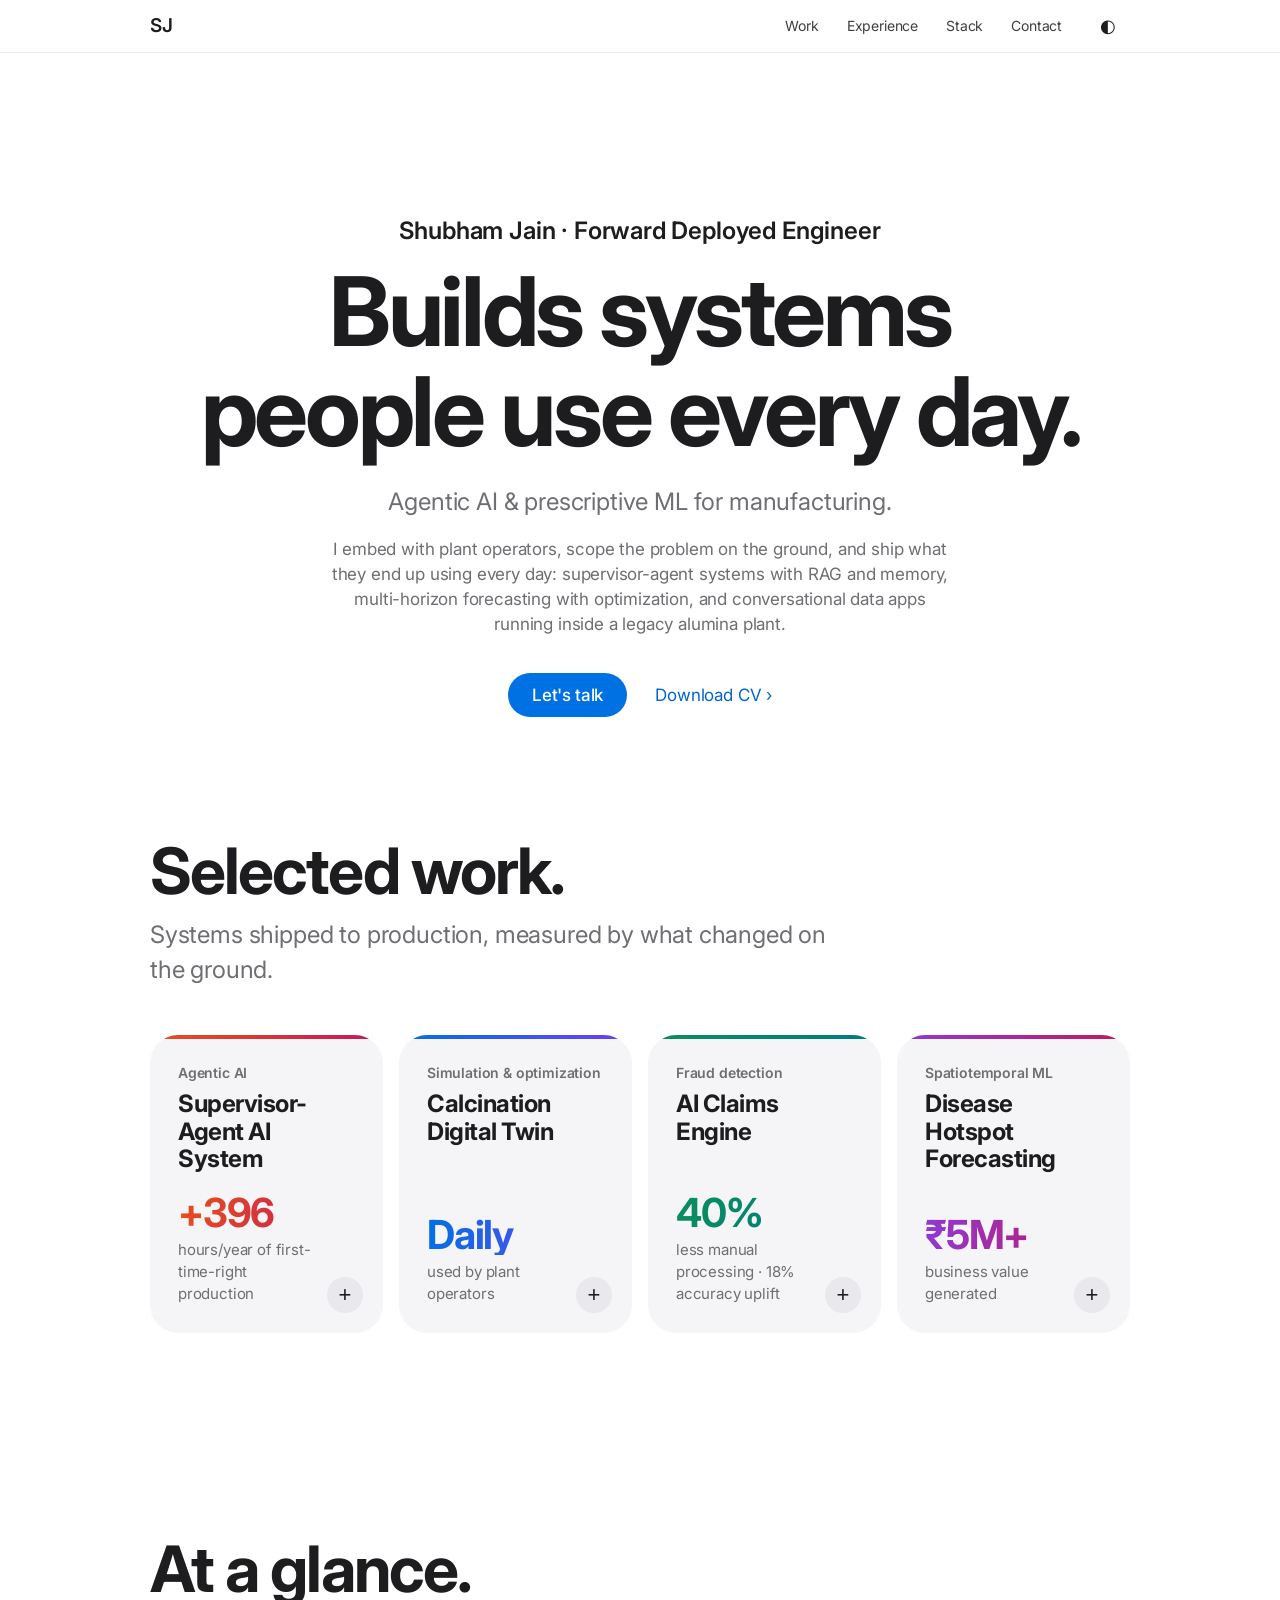
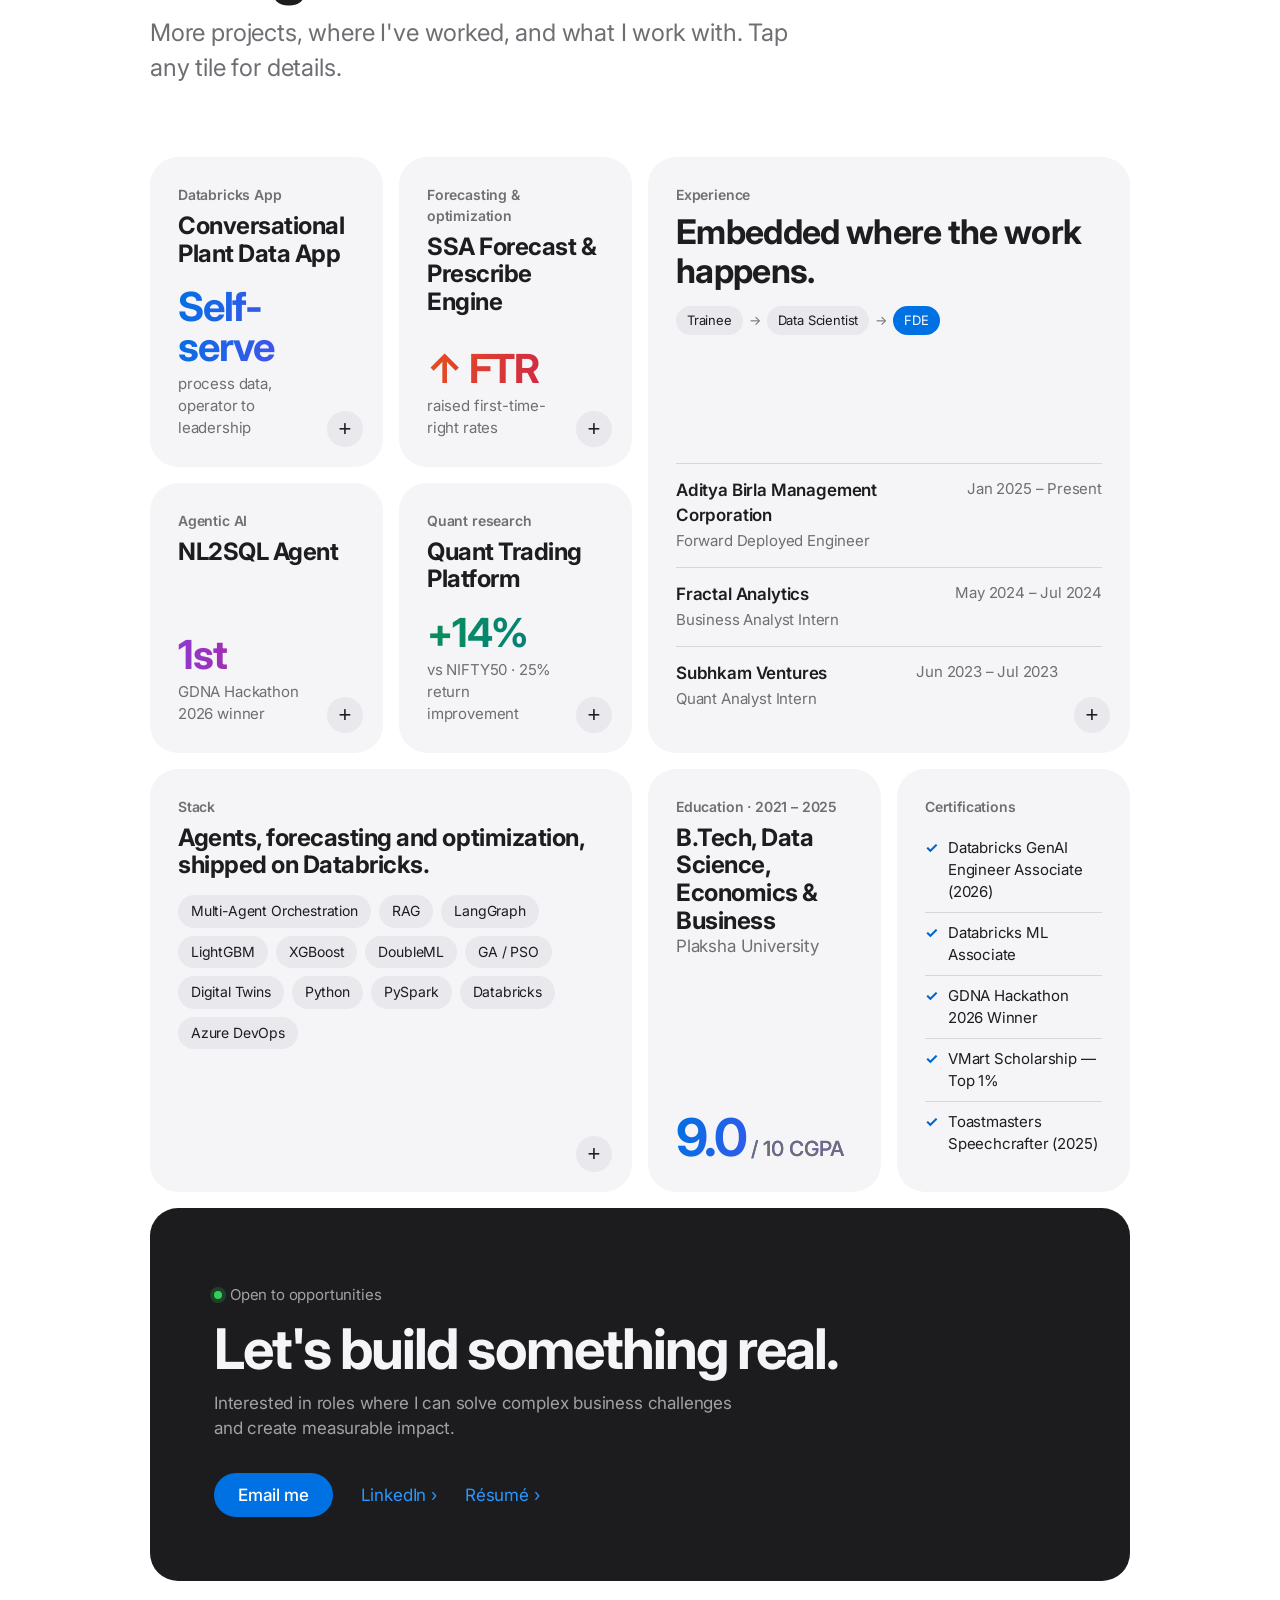
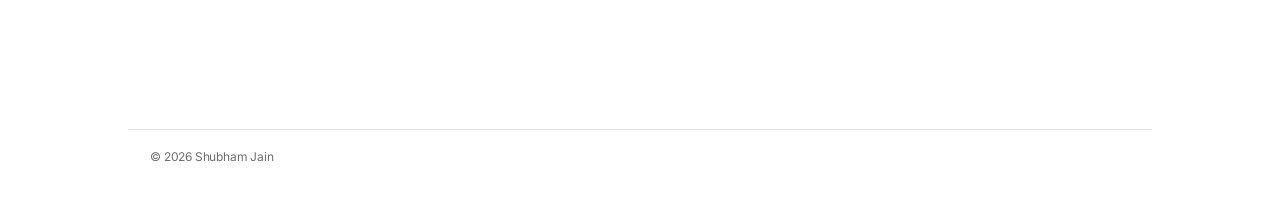
==== commit 7b4867c2: "Replace featured project bands with openable tiles The index cards already show each project's title" ====
--- a/index.html
+++ b/index.html
@@ -86,50 +86,32 @@
         <div class="wrap section-head">
             <h2 class="section-title reveal">Selected work.</h2>
             <p class="section-sub reveal">Systems shipped to production, measured by what changed on the ground.</p>
-            <nav class="work-index reveal" aria-label="Featured projects">
-                <a class="tile index-card g1" href="#supervisor-agent"><p class="kicker">Agentic AI</p><h3>Supervisor-Agent AI System</h3><div class="grow"><div class="fig g1"><span aria-hidden="true" data-count="400" data-pre="+" data-suf="">+400</span><span class="sr-only">+400</span></div><p class="fig-label">hours/year of first-time-right production</p></div><span class="index-arrow" aria-hidden="true">↓</span></a>
-                <a class="tile index-card g2" href="#digital-twin"><p class="kicker">Simulation &amp; optimization</p><h3>Calcination Digital Twin</h3><div class="grow"><div class="fig g2">Daily</div><p class="fig-label">used by plant operators</p></div><span class="index-arrow" aria-hidden="true">↓</span></a>
-                <a class="tile index-card g3" href="#claims-engine"><p class="kicker">Fraud detection</p><h3>AI Claims Engine</h3><div class="grow"><div class="fig g3"><span aria-hidden="true" data-count="40" data-pre="" data-suf="%">40%</span><span class="sr-only">40%</span></div><p class="fig-label">less manual processing · 18% accuracy uplift</p></div><span class="index-arrow" aria-hidden="true">↓</span></a>
-                <a class="tile index-card g4" href="#hotspot-forecasting"><p class="kicker">Spatiotemporal ML</p><h3>Disease Hotspot Forecasting</h3><div class="grow"><div class="fig g4"><span aria-hidden="true" data-count="5" data-pre="₹" data-suf="M+">₹5M+</span><span class="sr-only">₹5M+</span></div><p class="fig-label">business value generated</p></div><span class="index-arrow" aria-hidden="true">↓</span></a>
-            </nav>
-        </div>
-        <div id="bands">
-            <article class="band on-dark" id="supervisor-agent">
-                <div class="wrap">
-                    <p class="kicker reveal">Agentic AI</p>
-                    <h3 class="reveal">Supervisor-Agent AI System</h3>
-                    <p class="summary reveal">One agent that routes every plant question to the right tool, and remembers the answer.</p>
-                    <div class="tags reveal"><span class="tag">RAG</span><span class="tag">Vector Search</span><span class="tag">Genie Spaces</span><span class="tag">Lakebase memory</span></div>
-                    <button class="link" type="button" data-open="project:0" aria-haspopup="dialog">Learn more ›</button>
-                </div>
-            </article>
-            <article class="band alt" id="digital-twin">
-                <div class="wrap">
-                    <p class="kicker reveal">Simulation &amp; optimization</p>
-                    <h3 class="reveal">Calcination Digital Twin</h3>
-                    <p class="summary reveal">A virtual calciner that tries every trade-off first, so the real plant doesn't have to.</p>
-                    <div class="tags reveal"><span class="tag">Sensor fusion</span><span class="tag">ML models</span><span class="tag">Simulation</span><span class="tag">Multi-objective</span></div>
-                    <button class="link" type="button" data-open="project:1" aria-haspopup="dialog">Learn more ›</button>
-                </div>
-            </article>
-            <article class="band on-dark" id="claims-engine">
-                <div class="wrap">
-                    <p class="kicker reveal">Fraud detection</p>
-                    <h3 class="reveal">AI Claims Engine</h3>
-                    <p class="summary reveal">Flags suspicious insurance claims before an investigator has to dig.</p>
-                    <div class="tags reveal"><span class="tag">Fraud detection</span><span class="tag">Document understanding</span><span class="tag">End-to-end deployment</span></div>
-                    <button class="link" type="button" data-open="project:2" aria-haspopup="dialog">Learn more ›</button>
-                </div>
-            </article>
-            <article class="band alt" id="hotspot-forecasting">
-                <div class="wrap">
-                    <p class="kicker reveal">Spatiotemporal ML</p>
-                    <h3 class="reveal">Disease Hotspot Forecasting</h3>
-                    <p class="summary reveal">Multi-week risk forecasts that flag outbreaks before they happen.</p>
-                    <div class="tags reveal"><span class="tag">Geospatial</span><span class="tag">Time series</span><span class="tag">Feature engineering</span></div>
-                    <button class="link" type="button" data-open="project:3" aria-haspopup="dialog">Learn more ›</button>
-                </div>
-            </article>
+            <div class="work-index reveal">
+                <article class="tile openable index-card g1">
+                    <p class="kicker">Agentic AI</p>
+                    <h3>Supervisor-Agent AI System</h3>
+                    <div class="grow"><div class="fig g1"><span aria-hidden="true" data-count="400" data-pre="+" data-suf="">+400</span><span class="sr-only">+400</span></div><p class="fig-label">hours/year of first-time-right production</p></div>
+                    <button class="tile-open" type="button" data-open="project:0" aria-label="Open details: Supervisor-Agent AI System" aria-haspopup="dialog">+</button>
+                </article>
+                <article class="tile openable index-card g2">
+                    <p class="kicker">Simulation &amp; optimization</p>
+                    <h3>Calcination Digital Twin</h3>
+                    <div class="grow"><div class="fig g2">Daily</div><p class="fig-label">used by plant operators</p></div>
+                    <button class="tile-open" type="button" data-open="project:1" aria-label="Open details: Calcination Digital Twin" aria-haspopup="dialog">+</button>
+                </article>
+                <article class="tile openable index-card g3">
+                    <p class="kicker">Fraud detection</p>
+                    <h3>AI Claims Engine</h3>
+                    <div class="grow"><div class="fig g3"><span aria-hidden="true" data-count="40" data-pre="" data-suf="%">40%</span><span class="sr-only">40%</span></div><p class="fig-label">less manual processing · 18% accuracy uplift</p></div>
+                    <button class="tile-open" type="button" data-open="project:2" aria-label="Open details: AI Claims Engine" aria-haspopup="dialog">+</button>
+                </article>
+                <article class="tile openable index-card g4">
+                    <p class="kicker">Spatiotemporal ML</p>
+                    <h3>Disease Hotspot Forecasting</h3>
+                    <div class="grow"><div class="fig g4"><span aria-hidden="true" data-count="5" data-pre="₹" data-suf="M+">₹5M+</span><span class="sr-only">₹5M+</span></div><p class="fig-label">business value generated</p></div>
+                    <button class="tile-open" type="button" data-open="project:3" aria-label="Open details: Disease Hotspot Forecasting" aria-haspopup="dialog">+</button>
+                </article>
+            </div>
         </div>
     </section>
 
--- a/css/styles.css
+++ b/css/styles.css
@@ -80,7 +80,6 @@
 :focus-visible { outline: 3px solid var(--accent); outline-offset: 3px; border-radius: 6px; }
 .wrap { max-width: 1024px; margin: 0 auto; padding: 0 22px; }
 .on-dark { background: var(--bg); color: var(--text); }
-.alt { background: var(--bg-alt); }
 .muted { color: var(--text-2); }
 .skip { position: absolute; left: -9999px; }
 .skip:focus { left: 16px; top: 12px; z-index: 100; background: var(--bg); padding: 8px 14px; border-radius: 8px; }
@@ -149,29 +148,15 @@
 .section-title { font-size: clamp(40px, 6vw, 64px); letter-spacing: -0.03em; line-height: 1.06; font-weight: 700; }
 .section-sub { color: var(--text-2); font-size: clamp(19px, 2.2vw, 24px); margin-top: 12px; max-width: 680px; }
 
-/* ---------- Story: project bands ---------- */
-.band { text-align: center; padding: clamp(88px, 12vw, 150px) 0; }
-.band .kicker { font-size: 17px; font-weight: 600; color: var(--text-2); margin-bottom: 10px; }
-.band h3 { font-size: clamp(40px, 6vw, 64px); letter-spacing: -0.03em; line-height: 1.06; font-weight: 700; }
-.band .summary { font-size: clamp(19px, 2.2vw, 24px); color: var(--text-2); max-width: 680px; margin: 16px auto 0; }
-.tags { display: flex; flex-wrap: wrap; justify-content: center; gap: 8px; margin-top: 28px; }
-.tag { font-size: 14px; padding: 6px 14px; border-radius: 980px; border: 1px solid var(--hair); color: var(--text-2); }
-.band .link { margin-top: 20px; }
-
-/* ---------- Work index: jump links to the featured bands ---------- */
+/* ---------- Work index: featured project tiles ---------- */
 #work .section-head { padding-top: 0; }
 .work-index { display: grid; grid-template-columns: repeat(4, 1fr); gap: 16px; margin-top: clamp(32px, 5vw, 48px); }
-.tile.index-card { min-height: 230px; color: var(--text); }
-.index-card .fig-label { padding-right: 32px; }
-.tile.index-card:hover { text-decoration: none; transform: translateY(-4px); box-shadow: var(--lift); }
-.tile.index-card:focus-visible { outline: 3px solid var(--accent); outline-offset: 3px; }
+.tile.index-card { min-height: 250px; }
 .index-card::before { content: ""; position: absolute; inset: 0 0 auto; height: 4px; }
 .index-card.g1::before { background: var(--g1); }
 .index-card.g2::before { background: var(--g2); }
 .index-card.g3::before { background: var(--g3); }
 .index-card.g4::before { background: var(--g4); }
-.index-arrow { position: absolute; right: 24px; bottom: 22px; font-size: 22px; color: var(--text-2); transition: transform 0.35s ease; }
-.index-card:hover .index-arrow { transform: translateY(4px); }
 
 /* ---------- Bento body ---------- */
 .bento {
@@ -311,12 +296,8 @@
     .actions .btn { width: 100%; }
 
     .bento { grid-template-columns: 1fr; grid-auto-rows: auto; gap: 12px; }
-    .work-index { gap: 12px; }
-    .tile.index-card { min-height: 200px; padding: 20px; }
-    .index-card .fig { font-size: 32px; }
-    .index-arrow { display: none; }
-    .index-card .fig-label { padding-right: 0; font-size: 14px; }
-    .index-card h3 { font-size: 19px; }
+    .work-index { grid-template-columns: 1fr; gap: 12px; }
+    .tile.index-card { min-height: 180px; }
     .w2, .w4 { grid-column: span 1; }
     .h2 { grid-row: span 1; }
     .tile { padding: 24px; min-height: 180px; }
